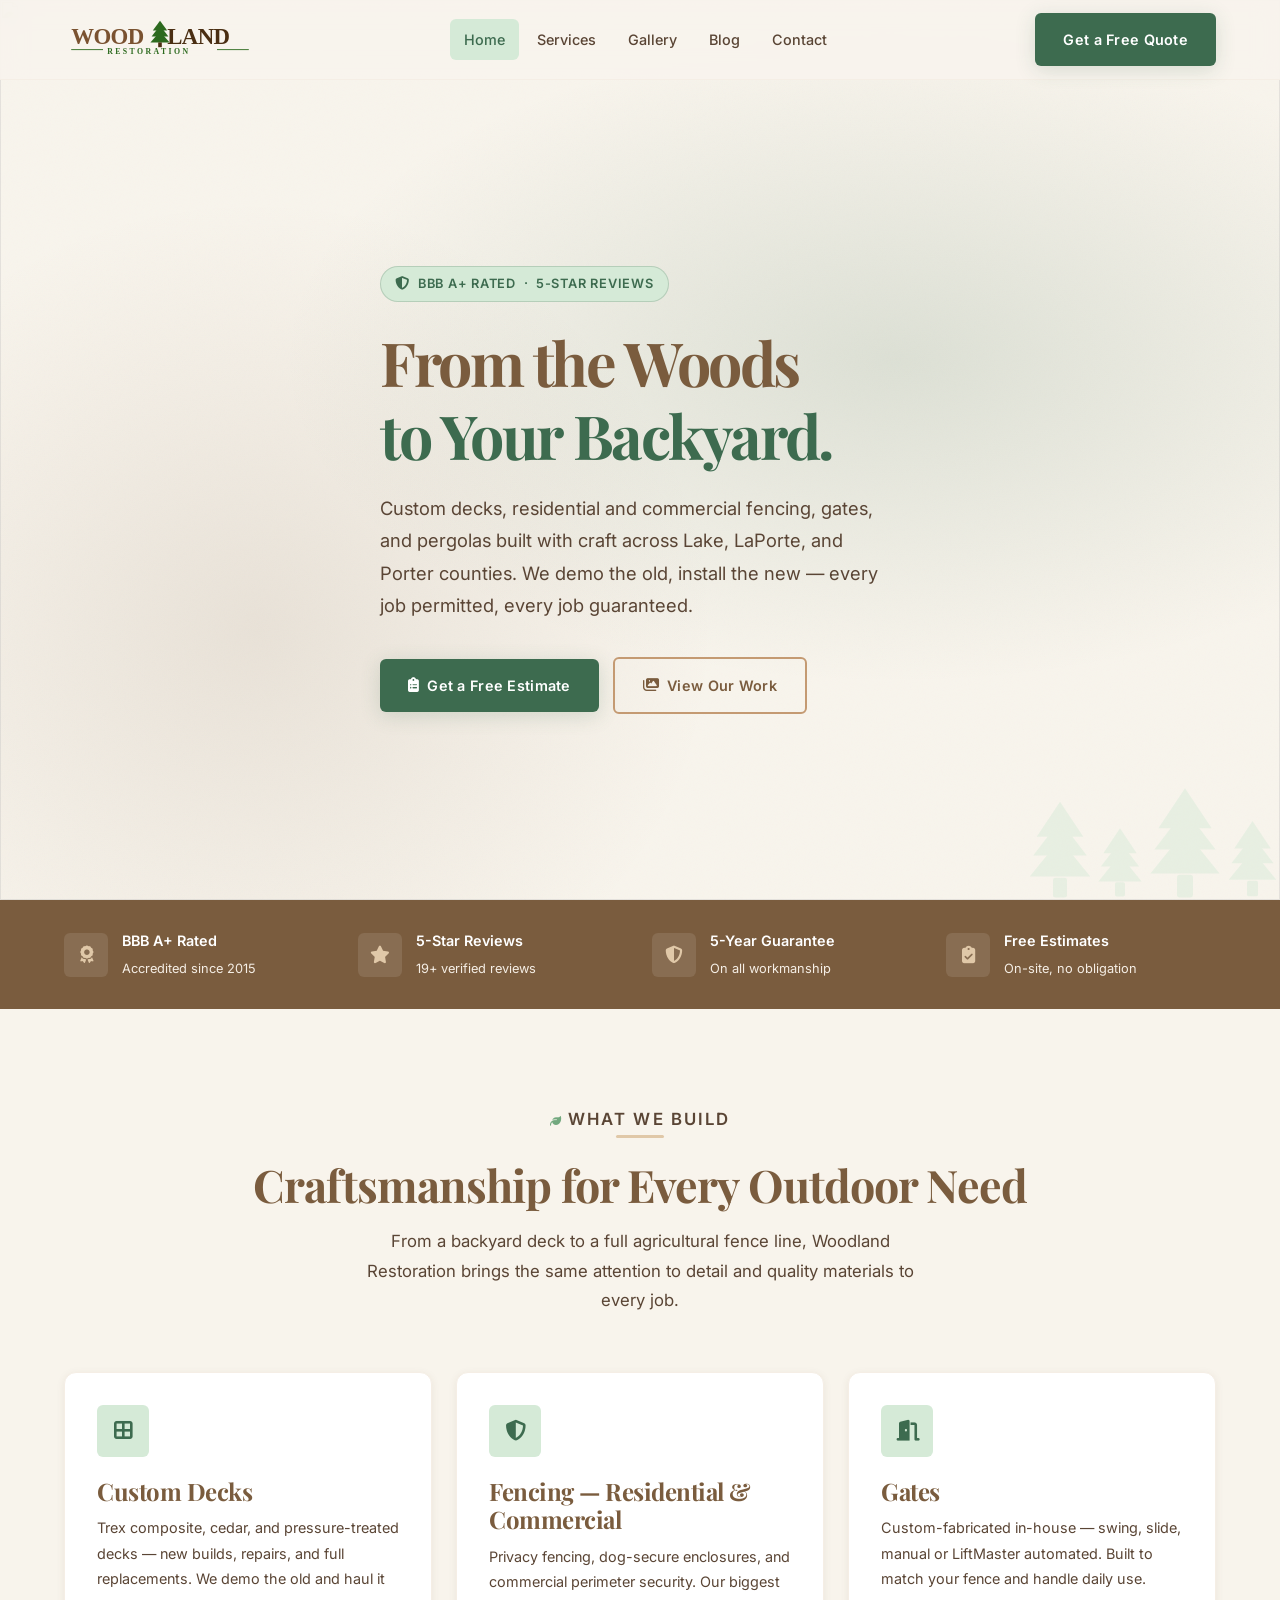
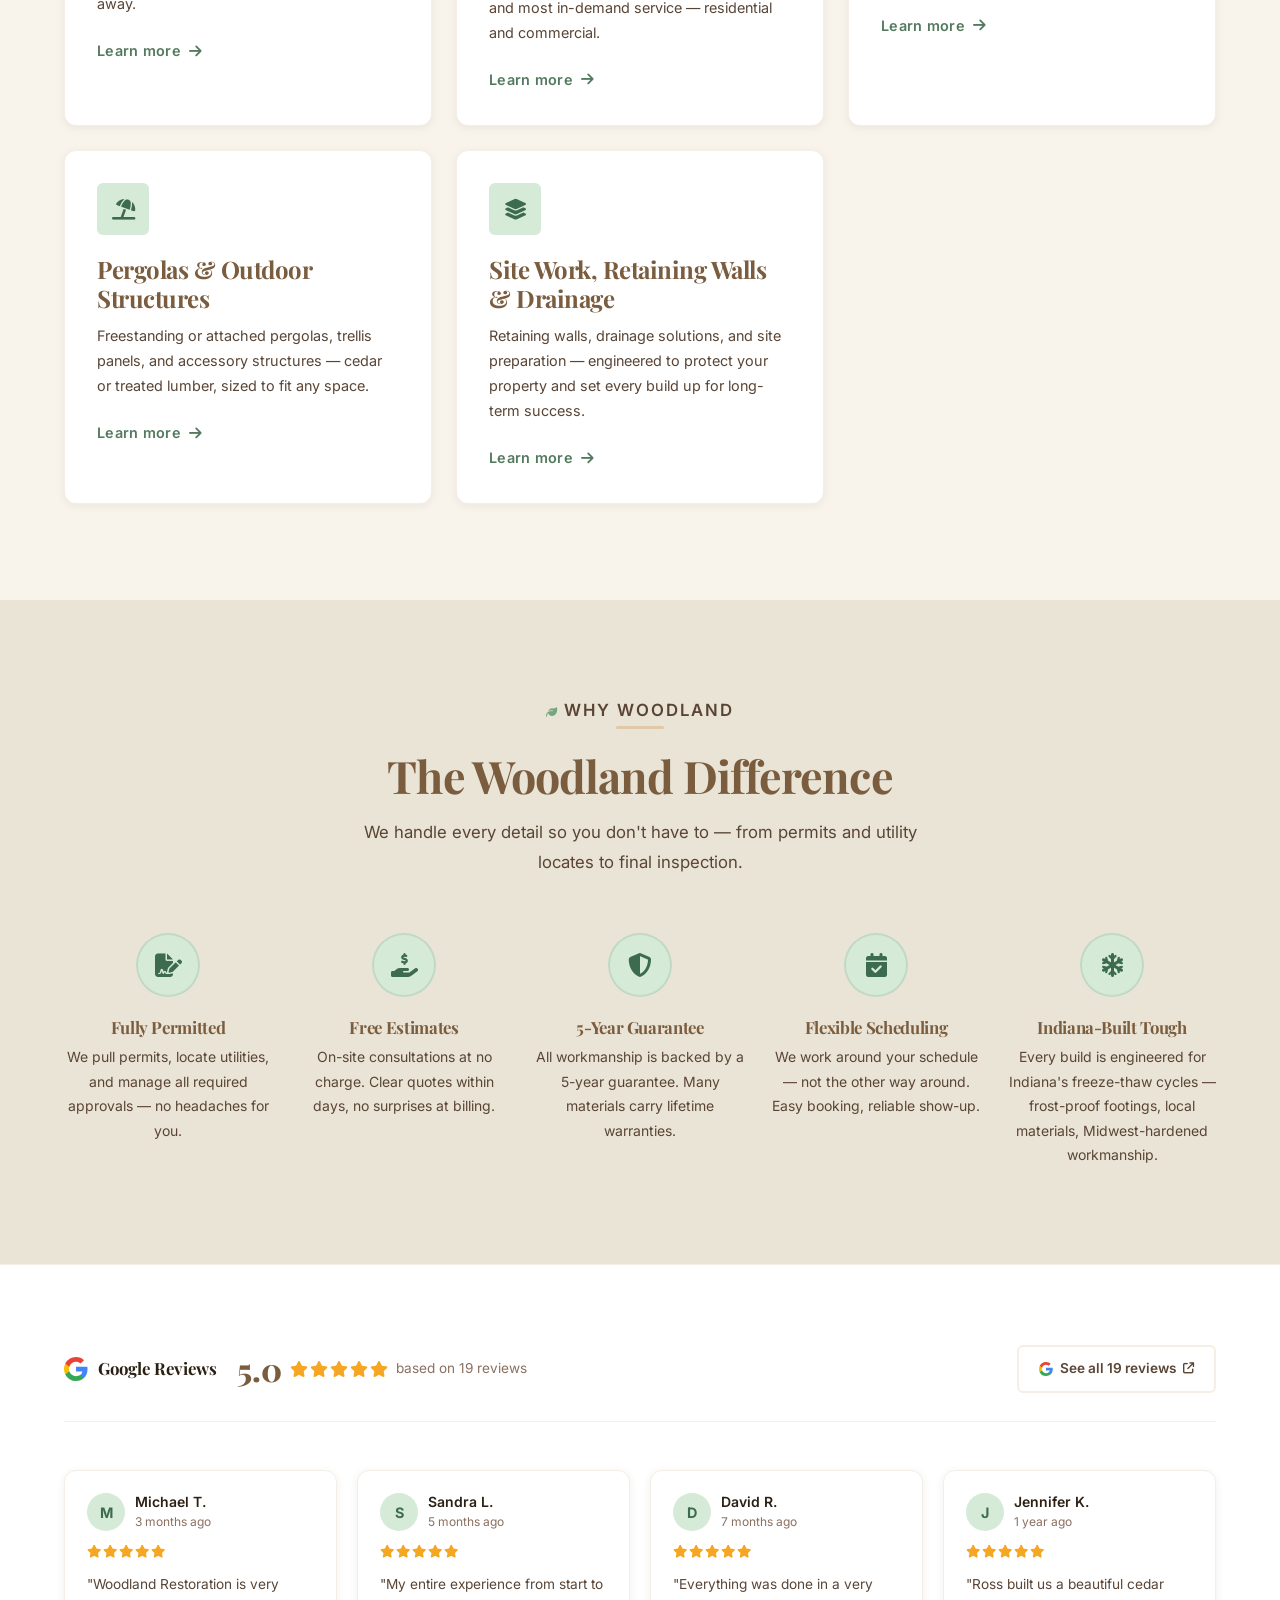
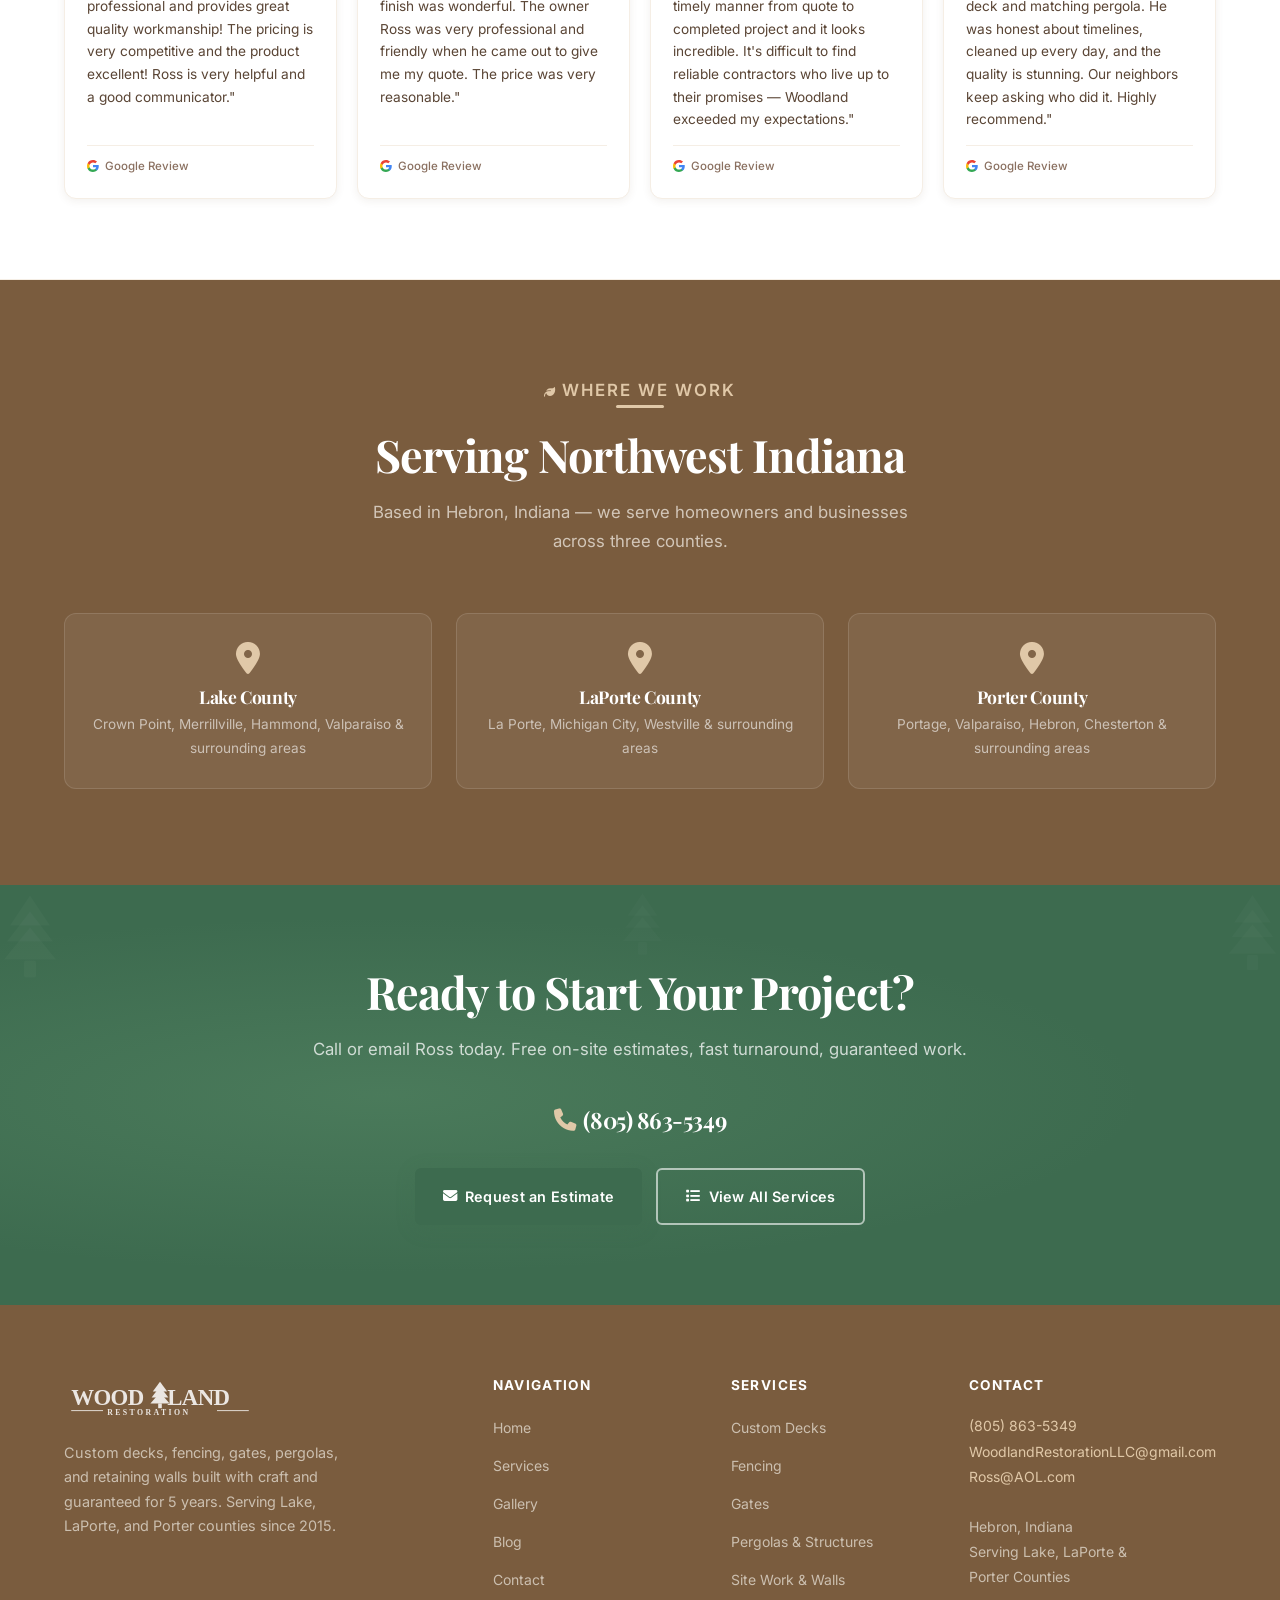
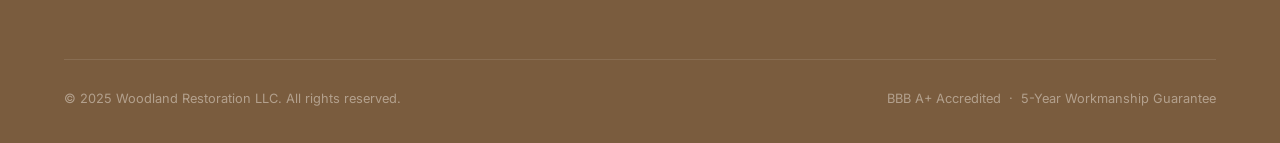
==== index.html @ 7069dc12 "Update services, contact form, blog, and favicon for Ross review - Services: remove Wood Restoration" ====
<!DOCTYPE html>
<html lang="en">
<head>
  <meta charset="UTF-8">
  <meta name="viewport" content="width=device-width, initial-scale=1.0">
  <title>Woodland Restoration LLC | Decks, Fencing & Gates — Hebron, Indiana</title>
  <meta name="description" content="Woodland Restoration LLC builds and installs decks, fencing, gates, pergolas, and retaining walls across Lake, LaPorte, and Porter counties. Free estimates. 5-year guarantee.">
  <link rel="icon" type="image/svg+xml" href="brand_assets/favicon.svg">
  <link rel="preconnect" href="https://fonts.googleapis.com">
  <link rel="preconnect" href="https://fonts.gstatic.com" crossorigin>
  <link href="https://fonts.googleapis.com/css2?family=Playfair+Display:wght@700;800&family=Inter:wght@400;500;600;700&display=swap" rel="stylesheet">
  <link rel="stylesheet" href="https://cdnjs.cloudflare.com/ajax/libs/font-awesome/6.5.0/css/all.min.css">
  <link rel="stylesheet" href="style.css">
</head>
<body>

<!-- ══════════════════════════════════════
     NAVBAR
══════════════════════════════════════ -->
<header class="navbar" role="banner">
  <div class="navbar__inner">
    <a href="index.html" class="navbar__logo" aria-label="Woodland Restoration — Home">
      <img src="brand_assets/logo.svg" alt="Woodland Restoration LLC">
    </a>
    <nav class="navbar__nav" role="navigation" aria-label="Main navigation">
      <a href="index.html" class="active">Home</a>
      <a href="services.html">Services</a>
      <a href="gallery.html">Gallery</a>
      <a href="blog.html">Blog</a>
      <a href="contact.html">Contact</a>
    </nav>
    <a href="contact.html" class="btn btn-primary navbar__cta">Get a Free Quote</a>
    <button class="navbar__hamburger" aria-label="Open menu" aria-expanded="false" aria-controls="mobile-menu">
      <span></span><span></span><span></span>
    </button>
  </div>
</header>

<!-- Mobile Menu -->
<div class="mobile-menu" id="mobile-menu" role="dialog" aria-modal="true" aria-label="Navigation menu">
  <button class="mobile-menu__close" aria-label="Close menu"><i class="fa-solid fa-xmark"></i></button>
  <a href="index.html">Home</a>
  <a href="services.html">Services</a>
  <a href="gallery.html">Gallery</a>
  <a href="blog.html">Blog</a>
  <a href="contact.html">Contact</a>
  <a href="contact.html" class="btn btn-primary" style="margin-top:16px;justify-content:center;">Get a Free Quote</a>
</div>

<!-- ══════════════════════════════════════
     HERO
══════════════════════════════════════ -->
<main>
<section class="hero" aria-labelledby="hero-heading">
  <div class="hero__bg">
    <img src="https://images.unsplash.com/photo-1448375240586-882707db888b?w=1600&q=80" alt="" aria-hidden="true" loading="eager">
  </div>
  <div class="hero__grain" aria-hidden="true"></div>
  <!-- Decorative tree silhouettes -->
  <div class="section-trees section-trees--right" aria-hidden="true">
    <svg width="70" height="110" viewBox="0 0 60 90" fill="currentColor" xmlns="http://www.w3.org/2000/svg"><rect x="24" y="73" width="12" height="17" rx="2"/><polygon points="30,8 50,38 10,38"/><polygon points="30,24 53,54 7,54"/><polygon points="30,40 56,72 4,72"/></svg>
    <svg width="50" height="82" viewBox="0 0 60 90" fill="currentColor" xmlns="http://www.w3.org/2000/svg"><rect x="24" y="73" width="12" height="17" rx="2"/><polygon points="30,8 50,38 10,38"/><polygon points="30,24 53,54 7,54"/><polygon points="30,40 56,72 4,72"/></svg>
    <svg width="80" height="125" viewBox="0 0 60 90" fill="currentColor" xmlns="http://www.w3.org/2000/svg"><rect x="24" y="73" width="12" height="17" rx="2"/><polygon points="30,8 50,38 10,38"/><polygon points="30,24 53,54 7,54"/><polygon points="30,40 56,72 4,72"/></svg>
    <svg width="55" height="90" viewBox="0 0 60 90" fill="currentColor" xmlns="http://www.w3.org/2000/svg"><rect x="24" y="73" width="12" height="17" rx="2"/><polygon points="30,8 50,38 10,38"/><polygon points="30,24 53,54 7,54"/><polygon points="30,40 56,72 4,72"/></svg>
  </div>
  <div class="container">
    <div class="hero__content">
      <div class="hero__badge">
        <i class="fa-solid fa-shield-halved"></i>
        BBB A+ Rated &nbsp;·&nbsp; 5-Star Reviews
      </div>
      <h1 id="hero-heading">From the Woods<br><span>to Your Backyard.</span></h1>
      <p class="hero__sub">Custom decks, residential and commercial fencing, gates, and pergolas built with craft across Lake, LaPorte, and Porter counties. We demo the old, install the new — every job permitted, every job guaranteed.</p>
      <div class="hero__actions">
        <a href="contact.html" class="btn btn-primary">
          <i class="fa-solid fa-clipboard-list" aria-hidden="true"></i>
          Get a Free Estimate
        </a>
        <a href="gallery.html" class="btn btn-outline">
          <i class="fa-solid fa-images" aria-hidden="true"></i>
          View Our Work
        </a>
      </div>
    </div>
  </div>
</section>

<!-- ══════════════════════════════════════
     TRUST BAR
══════════════════════════════════════ -->
<div class="trust-bar" role="region" aria-label="Credentials and guarantees">
  <div class="container">
    <div class="trust-bar__grid">
      <div class="trust-item">
        <div class="trust-item__icon"><i class="fa-solid fa-award" aria-hidden="true"></i></div>
        <div class="trust-item__text">
          <strong>BBB A+ Rated</strong>
          <span>Accredited since 2015</span>
        </div>
      </div>
      <div class="trust-item">
        <div class="trust-item__icon"><i class="fa-solid fa-star" aria-hidden="true"></i></div>
        <div class="trust-item__text">
          <strong>5-Star Reviews</strong>
          <span>19+ verified reviews</span>
        </div>
      </div>
      <div class="trust-item">
        <div class="trust-item__icon"><i class="fa-solid fa-shield-halved" aria-hidden="true"></i></div>
        <div class="trust-item__text">
          <strong>5-Year Guarantee</strong>
          <span>On all workmanship</span>
        </div>
      </div>
      <div class="trust-item">
        <div class="trust-item__icon"><i class="fa-solid fa-clipboard-check" aria-hidden="true"></i></div>
        <div class="trust-item__text">
          <strong>Free Estimates</strong>
          <span>On-site, no obligation</span>
        </div>
      </div>
    </div>
  </div>
</div>

<!-- ══════════════════════════════════════
     SERVICES OVERVIEW
══════════════════════════════════════ -->
<section class="section" aria-labelledby="services-heading">
  <div class="container">
    <div class="section-header centered">
      <p class="section-label"><i class="fa-solid fa-leaf" aria-hidden="true"></i>What We Build</p>
      <div class="section-divider c"></div>
      <h2 id="services-heading">Craftsmanship for Every Outdoor Need</h2>
      <p>From a backyard deck to a full agricultural fence line, Woodland Restoration brings the same attention to detail and quality materials to every job.</p>
    </div>
    <div class="services-grid">
      <div class="service-card reveal">
        <div class="service-card__icon"><i class="fa-solid fa-border-all" aria-hidden="true"></i></div>
        <h3>Custom Decks</h3>
        <p>Trex composite, cedar, and pressure-treated decks — new builds, repairs, and full replacements. We demo the old and haul it away.</p>
        <a href="services.html#decks" class="btn btn-text">Learn more <i class="fa-solid fa-arrow-right" aria-hidden="true"></i></a>
      </div>
      <div class="service-card reveal reveal-delay-1">
        <div class="service-card__icon"><i class="fa-solid fa-shield-halved" aria-hidden="true"></i></div>
        <h3>Fencing — Residential &amp; Commercial</h3>
        <p>Privacy fencing, dog-secure enclosures, and commercial perimeter security. Our biggest and most in-demand service — residential and commercial.</p>
        <a href="services.html#fencing" class="btn btn-text">Learn more <i class="fa-solid fa-arrow-right" aria-hidden="true"></i></a>
      </div>
      <div class="service-card reveal reveal-delay-2">
        <div class="service-card__icon"><i class="fa-solid fa-door-open" aria-hidden="true"></i></div>
        <h3>Gates</h3>
        <p>Custom-fabricated in-house — swing, slide, manual or LiftMaster automated. Built to match your fence and handle daily use.</p>
        <a href="services.html#gates" class="btn btn-text">Learn more <i class="fa-solid fa-arrow-right" aria-hidden="true"></i></a>
      </div>
      <div class="service-card reveal">
        <div class="service-card__icon"><i class="fa-solid fa-umbrella-beach" aria-hidden="true"></i></div>
        <h3>Pergolas &amp; Outdoor Structures</h3>
        <p>Freestanding or attached pergolas, trellis panels, and accessory structures — cedar or treated lumber, sized to fit any space.</p>
        <a href="services.html#pergolas" class="btn btn-text">Learn more <i class="fa-solid fa-arrow-right" aria-hidden="true"></i></a>
      </div>
      <div class="service-card reveal reveal-delay-1">
        <div class="service-card__icon"><i class="fa-solid fa-layer-group" aria-hidden="true"></i></div>
        <h3>Site Work, Retaining Walls &amp; Drainage</h3>
        <p>Retaining walls, drainage solutions, and site preparation — engineered to protect your property and set every build up for long-term success.</p>
        <a href="services.html#site-work" class="btn btn-text">Learn more <i class="fa-solid fa-arrow-right" aria-hidden="true"></i></a>
      </div>
    </div>
  </div>
</section>

<!-- ══════════════════════════════════════
     WHY CHOOSE US
══════════════════════════════════════ -->
<section class="section section--alt" aria-labelledby="why-heading">
  <div class="container">
    <div class="section-header centered">
      <p class="section-label"><i class="fa-solid fa-leaf" aria-hidden="true"></i>Why Woodland</p>
      <div class="section-divider c"></div>
      <h2 id="why-heading">The Woodland Difference</h2>
      <p>We handle every detail so you don't have to — from permits and utility locates to final inspection.</p>
    </div>
    <div class="features-grid">
      <div class="feature-item reveal">
        <div class="feature-item__icon"><i class="fa-solid fa-file-signature" aria-hidden="true"></i></div>
        <h3>Fully Permitted</h3>
        <p>We pull permits, locate utilities, and manage all required approvals — no headaches for you.</p>
      </div>
      <div class="feature-item reveal reveal-delay-1">
        <div class="feature-item__icon"><i class="fa-solid fa-hand-holding-dollar" aria-hidden="true"></i></div>
        <h3>Free Estimates</h3>
        <p>On-site consultations at no charge. Clear quotes within days, no surprises at billing.</p>
      </div>
      <div class="feature-item reveal reveal-delay-2">
        <div class="feature-item__icon"><i class="fa-solid fa-shield-halved" aria-hidden="true"></i></div>
        <h3>5-Year Guarantee</h3>
        <p>All workmanship is backed by a 5-year guarantee. Many materials carry lifetime warranties.</p>
      </div>
      <div class="feature-item reveal reveal-delay-3">
        <div class="feature-item__icon"><i class="fa-solid fa-calendar-check" aria-hidden="true"></i></div>
        <h3>Flexible Scheduling</h3>
        <p>We work around your schedule — not the other way around. Easy booking, reliable show-up.</p>
      </div>
      <div class="feature-item reveal">
        <div class="feature-item__icon"><i class="fa-solid fa-snowflake" aria-hidden="true"></i></div>
        <h3>Indiana-Built Tough</h3>
        <p>Every build is engineered for Indiana's freeze-thaw cycles — frost-proof footings, local materials, Midwest-hardened workmanship.</p>
      </div>
    </div>
  </div>
</section>

<!-- ══════════════════════════════════════
     GOOGLE REVIEWS
══════════════════════════════════════ -->
<section class="google-reviews-section" aria-labelledby="google-reviews-heading">
  <div class="container">
    <div class="google-rating-header">
      <div class="google-rating-header__left">
        <div class="google-logo-wrap">
          <!-- Google G logo SVG -->
          <svg width="24" height="24" viewBox="0 0 18 18" xmlns="http://www.w3.org/2000/svg" aria-hidden="true">
            <path d="M17.64 9.2c0-.637-.057-1.251-.164-1.84H9v3.481h4.844a4.14 4.14 0 01-1.796 2.716v2.259h2.908c1.702-1.567 2.684-3.875 2.684-6.615z" fill="#4285F4"/>
            <path d="M9 18c2.43 0 4.467-.806 5.956-2.18l-2.908-2.259c-.806.54-1.837.86-3.048.86-2.344 0-4.328-1.584-5.036-3.711H.957v2.332A8.997 8.997 0 009 18z" fill="#34A853"/>
            <path d="M3.964 10.71A5.41 5.41 0 013.682 9c0-.593.102-1.17.282-1.71V4.958H.957A8.996 8.996 0 000 9c0 1.452.348 2.827.957 4.042l3.007-2.332z" fill="#FBBC05"/>
            <path d="M9 3.58c1.321 0 2.508.454 3.44 1.345l2.582-2.58C13.463.891 11.426 0 9 0A8.997 8.997 0 00.957 4.958L3.964 7.29C4.672 5.163 6.656 3.58 9 3.58z" fill="#EA4335"/>
          </svg>
          <span id="google-reviews-heading">Google Reviews</span>
        </div>
        <div class="google-overall-rating">
          <span class="google-overall-rating__score">5.0</span>
          <div class="google-overall-rating__stars" aria-label="5 out of 5 stars">
            <i class="fa-solid fa-star" aria-hidden="true"></i>
            <i class="fa-solid fa-star" aria-hidden="true"></i>
            <i class="fa-solid fa-star" aria-hidden="true"></i>
            <i class="fa-solid fa-star" aria-hidden="true"></i>
            <i class="fa-solid fa-star" aria-hidden="true"></i>
          </div>
          <span class="google-overall-rating__count">based on 19 reviews</span>
        </div>
      </div>
      <a href="#" class="google-view-all" aria-label="View all Woodland Restoration reviews on Google">
        <!-- Replace # with Google Business Profile URL -->
        <svg width="14" height="14" viewBox="0 0 18 18" xmlns="http://www.w3.org/2000/svg" aria-hidden="true">
          <path d="M17.64 9.2c0-.637-.057-1.251-.164-1.84H9v3.481h4.844a4.14 4.14 0 01-1.796 2.716v2.259h2.908c1.702-1.567 2.684-3.875 2.684-6.615z" fill="#4285F4"/>
          <path d="M9 18c2.43 0 4.467-.806 5.956-2.18l-2.908-2.259c-.806.54-1.837.86-3.048.86-2.344 0-4.328-1.584-5.036-3.711H.957v2.332A8.997 8.997 0 009 18z" fill="#34A853"/>
          <path d="M3.964 10.71A5.41 5.41 0 013.682 9c0-.593.102-1.17.282-1.71V4.958H.957A8.996 8.996 0 000 9c0 1.452.348 2.827.957 4.042l3.007-2.332z" fill="#FBBC05"/>
          <path d="M9 3.58c1.321 0 2.508.454 3.44 1.345l2.582-2.58C13.463.891 11.426 0 9 0A8.997 8.997 0 00.957 4.958L3.964 7.29C4.672 5.163 6.656 3.58 9 3.58z" fill="#EA4335"/>
        </svg>
        See all 19 reviews
        <i class="fa-solid fa-arrow-up-right-from-square" aria-hidden="true" style="font-size:0.7rem;"></i>
      </a>
    </div>
    <div class="google-reviews-grid">
      <!-- Review 1 -->
      <div class="google-review-card reveal">
        <div class="google-review-card__top">
          <div class="google-review-card__avatar" aria-hidden="true">M</div>
          <div>
            <div class="google-review-card__name">Michael T.</div>
            <div class="google-review-card__date">3 months ago</div>
          </div>
        </div>
        <div class="google-review-card__stars" aria-label="5 out of 5 stars">
          <i class="fa-solid fa-star" aria-hidden="true"></i><i class="fa-solid fa-star" aria-hidden="true"></i><i class="fa-solid fa-star" aria-hidden="true"></i><i class="fa-solid fa-star" aria-hidden="true"></i><i class="fa-solid fa-star" aria-hidden="true"></i>
        </div>
        <p class="google-review-card__text">"Woodland Restoration is very professional and provides great quality workmanship! The pricing is very competitive and the product excellent! Ross is very helpful and a good communicator."</p>
        <div class="google-review-card__footer" aria-hidden="true">
          <svg width="12" height="12" viewBox="0 0 18 18" xmlns="http://www.w3.org/2000/svg"><path d="M17.64 9.2c0-.637-.057-1.251-.164-1.84H9v3.481h4.844a4.14 4.14 0 01-1.796 2.716v2.259h2.908c1.702-1.567 2.684-3.875 2.684-6.615z" fill="#4285F4"/><path d="M9 18c2.43 0 4.467-.806 5.956-2.18l-2.908-2.259c-.806.54-1.837.86-3.048.86-2.344 0-4.328-1.584-5.036-3.711H.957v2.332A8.997 8.997 0 009 18z" fill="#34A853"/><path d="M3.964 10.71A5.41 5.41 0 013.682 9c0-.593.102-1.17.282-1.71V4.958H.957A8.996 8.996 0 000 9c0 1.452.348 2.827.957 4.042l3.007-2.332z" fill="#FBBC05"/><path d="M9 3.58c1.321 0 2.508.454 3.44 1.345l2.582-2.58C13.463.891 11.426 0 9 0A8.997 8.997 0 00.957 4.958L3.964 7.29C4.672 5.163 6.656 3.58 9 3.58z" fill="#EA4335"/></svg>
          <span>Google Review</span>
        </div>
      </div>
      <!-- Review 2 -->
      <div class="google-review-card reveal reveal-delay-1">
        <div class="google-review-card__top">
          <div class="google-review-card__avatar" aria-hidden="true">S</div>
          <div>
            <div class="google-review-card__name">Sandra L.</div>
            <div class="google-review-card__date">5 months ago</div>
          </div>
        </div>
        <div class="google-review-card__stars" aria-label="5 out of 5 stars">
          <i class="fa-solid fa-star" aria-hidden="true"></i><i class="fa-solid fa-star" aria-hidden="true"></i><i class="fa-solid fa-star" aria-hidden="true"></i><i class="fa-solid fa-star" aria-hidden="true"></i><i class="fa-solid fa-star" aria-hidden="true"></i>
        </div>
        <p class="google-review-card__text">"My entire experience from start to finish was wonderful. The owner Ross was very professional and friendly when he came out to give me my quote. The price was very reasonable."</p>
        <div class="google-review-card__footer" aria-hidden="true">
          <svg width="12" height="12" viewBox="0 0 18 18" xmlns="http://www.w3.org/2000/svg"><path d="M17.64 9.2c0-.637-.057-1.251-.164-1.84H9v3.481h4.844a4.14 4.14 0 01-1.796 2.716v2.259h2.908c1.702-1.567 2.684-3.875 2.684-6.615z" fill="#4285F4"/><path d="M9 18c2.43 0 4.467-.806 5.956-2.18l-2.908-2.259c-.806.54-1.837.86-3.048.86-2.344 0-4.328-1.584-5.036-3.711H.957v2.332A8.997 8.997 0 009 18z" fill="#34A853"/><path d="M3.964 10.71A5.41 5.41 0 013.682 9c0-.593.102-1.17.282-1.71V4.958H.957A8.996 8.996 0 000 9c0 1.452.348 2.827.957 4.042l3.007-2.332z" fill="#FBBC05"/><path d="M9 3.58c1.321 0 2.508.454 3.44 1.345l2.582-2.58C13.463.891 11.426 0 9 0A8.997 8.997 0 00.957 4.958L3.964 7.29C4.672 5.163 6.656 3.58 9 3.58z" fill="#EA4335"/></svg>
          <span>Google Review</span>
        </div>
      </div>
      <!-- Review 3 -->
      <div class="google-review-card reveal reveal-delay-2">
        <div class="google-review-card__top">
          <div class="google-review-card__avatar" aria-hidden="true">D</div>
          <div>
            <div class="google-review-card__name">David R.</div>
            <div class="google-review-card__date">7 months ago</div>
          </div>
        </div>
        <div class="google-review-card__stars" aria-label="5 out of 5 stars">
          <i class="fa-solid fa-star" aria-hidden="true"></i><i class="fa-solid fa-star" aria-hidden="true"></i><i class="fa-solid fa-star" aria-hidden="true"></i><i class="fa-solid fa-star" aria-hidden="true"></i><i class="fa-solid fa-star" aria-hidden="true"></i>
        </div>
        <p class="google-review-card__text">"Everything was done in a very timely manner from quote to completed project and it looks incredible. It's difficult to find reliable contractors who live up to their promises — Woodland exceeded my expectations."</p>
        <div class="google-review-card__footer" aria-hidden="true">
          <svg width="12" height="12" viewBox="0 0 18 18" xmlns="http://www.w3.org/2000/svg"><path d="M17.64 9.2c0-.637-.057-1.251-.164-1.84H9v3.481h4.844a4.14 4.14 0 01-1.796 2.716v2.259h2.908c1.702-1.567 2.684-3.875 2.684-6.615z" fill="#4285F4"/><path d="M9 18c2.43 0 4.467-.806 5.956-2.18l-2.908-2.259c-.806.54-1.837.86-3.048.86-2.344 0-4.328-1.584-5.036-3.711H.957v2.332A8.997 8.997 0 009 18z" fill="#34A853"/><path d="M3.964 10.71A5.41 5.41 0 013.682 9c0-.593.102-1.17.282-1.71V4.958H.957A8.996 8.996 0 000 9c0 1.452.348 2.827.957 4.042l3.007-2.332z" fill="#FBBC05"/><path d="M9 3.58c1.321 0 2.508.454 3.44 1.345l2.582-2.58C13.463.891 11.426 0 9 0A8.997 8.997 0 00.957 4.958L3.964 7.29C4.672 5.163 6.656 3.58 9 3.58z" fill="#EA4335"/></svg>
          <span>Google Review</span>
        </div>
      </div>
      <!-- Review 4 -->
      <div class="google-review-card reveal reveal-delay-3">
        <div class="google-review-card__top">
          <div class="google-review-card__avatar" aria-hidden="true">J</div>
          <div>
            <div class="google-review-card__name">Jennifer K.</div>
            <div class="google-review-card__date">1 year ago</div>
          </div>
        </div>
        <div class="google-review-card__stars" aria-label="5 out of 5 stars">
          <i class="fa-solid fa-star" aria-hidden="true"></i><i class="fa-solid fa-star" aria-hidden="true"></i><i class="fa-solid fa-star" aria-hidden="true"></i><i class="fa-solid fa-star" aria-hidden="true"></i><i class="fa-solid fa-star" aria-hidden="true"></i>
        </div>
        <p class="google-review-card__text">"Ross built us a beautiful cedar deck and matching pergola. He was honest about timelines, cleaned up every day, and the quality is stunning. Our neighbors keep asking who did it. Highly recommend."</p>
        <div class="google-review-card__footer" aria-hidden="true">
          <svg width="12" height="12" viewBox="0 0 18 18" xmlns="http://www.w3.org/2000/svg"><path d="M17.64 9.2c0-.637-.057-1.251-.164-1.84H9v3.481h4.844a4.14 4.14 0 01-1.796 2.716v2.259h2.908c1.702-1.567 2.684-3.875 2.684-6.615z" fill="#4285F4"/><path d="M9 18c2.43 0 4.467-.806 5.956-2.18l-2.908-2.259c-.806.54-1.837.86-3.048.86-2.344 0-4.328-1.584-5.036-3.711H.957v2.332A8.997 8.997 0 009 18z" fill="#34A853"/><path d="M3.964 10.71A5.41 5.41 0 013.682 9c0-.593.102-1.17.282-1.71V4.958H.957A8.996 8.996 0 000 9c0 1.452.348 2.827.957 4.042l3.007-2.332z" fill="#FBBC05"/><path d="M9 3.58c1.321 0 2.508.454 3.44 1.345l2.582-2.58C13.463.891 11.426 0 9 0A8.997 8.997 0 00.957 4.958L3.964 7.29C4.672 5.163 6.656 3.58 9 3.58z" fill="#EA4335"/></svg>
          <span>Google Review</span>
        </div>
      </div>
    </div>
  </div>
</section>

<!-- ══════════════════════════════════════
     SERVICE AREAS
══════════════════════════════════════ -->
<section class="section section--dark" aria-labelledby="areas-heading">
  <div class="container">
    <div class="section-header centered">
      <p class="section-label" style="color:var(--brown-light)"><i class="fa-solid fa-leaf" aria-hidden="true" style="color:var(--brown-light)"></i>Where We Work</p>
      <div class="section-divider c" style="background:var(--brown-light)"></div>
      <h2 id="areas-heading" style="color:var(--white)">Serving Northwest Indiana</h2>
      <p style="color:rgba(248,244,237,0.7)">Based in Hebron, Indiana — we serve homeowners and businesses across three counties.</p>
    </div>
    <div class="areas-grid">
      <div class="area-card reveal">
        <i class="fa-solid fa-location-dot" aria-hidden="true"></i>
        <h3>Lake County</h3>
        <p>Crown Point, Merrillville, Hammond, Valparaiso &amp; surrounding areas</p>
      </div>
      <div class="area-card reveal reveal-delay-1">
        <i class="fa-solid fa-location-dot" aria-hidden="true"></i>
        <h3>LaPorte County</h3>
        <p>La Porte, Michigan City, Westville &amp; surrounding areas</p>
      </div>
      <div class="area-card reveal reveal-delay-2">
        <i class="fa-solid fa-location-dot" aria-hidden="true"></i>
        <h3>Porter County</h3>
        <p>Portage, Valparaiso, Hebron, Chesterton &amp; surrounding areas</p>
      </div>
    </div>
  </div>
</section>

<!-- ══════════════════════════════════════
     CTA BANNER
══════════════════════════════════════ -->
<div class="cta-banner" role="region" aria-label="Call to action" style="position:relative;overflow:hidden;">
  <!-- Decorative trees -->
  <div class="section-trees section-trees--spread" aria-hidden="true" style="top:0;bottom:auto;align-items:flex-start;opacity:0.5;">
    <svg width="60" height="95" viewBox="0 0 60 90" fill="currentColor" xmlns="http://www.w3.org/2000/svg" style="color:rgba(255,255,255,0.12);"><rect x="24" y="73" width="12" height="17" rx="2"/><polygon points="30,8 50,38 10,38"/><polygon points="30,24 53,54 7,54"/><polygon points="30,40 56,72 4,72"/></svg>
    <svg width="45" height="72" viewBox="0 0 60 90" fill="currentColor" xmlns="http://www.w3.org/2000/svg" style="color:rgba(255,255,255,0.08);"><rect x="24" y="73" width="12" height="17" rx="2"/><polygon points="30,8 50,38 10,38"/><polygon points="30,24 53,54 7,54"/><polygon points="30,40 56,72 4,72"/></svg>
    <svg width="55" height="88" viewBox="0 0 60 90" fill="currentColor" xmlns="http://www.w3.org/2000/svg" style="color:rgba(255,255,255,0.10);"><rect x="24" y="73" width="12" height="17" rx="2"/><polygon points="30,8 50,38 10,38"/><polygon points="30,24 53,54 7,54"/><polygon points="30,40 56,72 4,72"/></svg>
  </div>
  <div class="container" style="position:relative;z-index:2;">
    <h2>Ready to Start Your Project?</h2>
    <p>Call or email Ross today. Free on-site estimates, fast turnaround, guaranteed work.</p>
    <div class="cta-banner__phone">
      <i class="fa-solid fa-phone" aria-hidden="true"></i>
      <a href="tel:8058635349" style="color:inherit">(805) 863-5349</a>
    </div>
    <div style="display:flex;gap:14px;justify-content:center;flex-wrap:wrap">
      <a href="contact.html" class="btn btn-primary">
        <i class="fa-solid fa-envelope" aria-hidden="true"></i>
        Request an Estimate
      </a>
      <a href="services.html" class="btn btn-outline-white">
        <i class="fa-solid fa-list" aria-hidden="true"></i>
        View All Services
      </a>
    </div>
  </div>
  </div>
</div>
</main>

<!-- ══════════════════════════════════════
     FOOTER
══════════════════════════════════════ -->
<footer class="footer" role="contentinfo">
  <div class="container">
    <div class="footer__grid">
      <div class="footer__brand">
        <div class="footer__logo">
          <img src="brand_assets/logo.svg" alt="Woodland Restoration LLC">
        </div>
        <p>Custom decks, fencing, gates, pergolas, and retaining walls built with craft and guaranteed for 5 years. Serving Lake, LaPorte, and Porter counties since 2015.</p>
      </div>
      <div class="footer__col">
        <h4>Navigation</h4>
        <ul>
          <li><a href="index.html">Home</a></li>
          <li><a href="services.html">Services</a></li>
          <li><a href="gallery.html">Gallery</a></li>
          <li><a href="blog.html">Blog</a></li>
          <li><a href="contact.html">Contact</a></li>
        </ul>
      </div>
      <div class="footer__col">
        <h4>Services</h4>
        <ul>
          <li><a href="services.html#decks">Custom Decks</a></li>
          <li><a href="services.html#fencing">Fencing</a></li>
          <li><a href="services.html#gates">Gates</a></li>
          <li><a href="services.html#pergolas">Pergolas &amp; Structures</a></li>
          <li><a href="services.html#site-work">Site Work &amp; Walls</a></li>
        </ul>
      </div>
      <div class="footer__col">
        <h4>Contact</h4>
        <address>
          <a href="tel:8058635349">(805) 863-5349</a><br>
          <a href="mailto:WoodlandRestorationLLC@gmail.com">WoodlandRestorationLLC@gmail.com</a><br>
          <a href="mailto:Ross@AOL.com">Ross@AOL.com</a><br><br>
          Hebron, Indiana<br>
          Serving Lake, LaPorte &amp;<br>Porter Counties
        </address>
      </div>
    </div>
    <div class="footer__bottom">
      <span>&copy; 2025 Woodland Restoration LLC. All rights reserved.</span>
      <span>BBB A+ Accredited &nbsp;·&nbsp; 5-Year Workmanship Guarantee</span>
    </div>
  </div>
</footer>

<script src="script.js"></script>
</body>
</html>
---- style.css ----
/* ============================================================
   WOODLAND RESTORATION LLC — Global Stylesheet
   ============================================================ */

/* ── Variables ── */
:root {
  --brown-dark:   #7A5C3E;
  --brown-mid:    #C49A72;
  --brown-light:  #E0C8A8;
  --brown-pale:   #F5EEE5;
  --green-dark:   #3D6B4F;
  --green-mid:    #537A5F;
  --green-light:  #72A87E;
  --green-pale:   #D5EAD7;
  --cream:        #F8F4EC;
  --off-white:    #EAE4D6;
  --text-dark:    #2C2014;
  --text-mid:     #5A4535;
  --text-light:   #8A7060;
  --white:        #FFFFFF;

  --font-h: 'Playfair Display', Georgia, serif;
  --font-b: 'Inter', system-ui, sans-serif;

  --nav-h: 80px;
  --max-w: 1200px;
  --radius: 6px;
  --radius-lg: 12px;

  --shadow-sm: 0 2px 8px rgba(92, 61, 33, 0.08);
  --shadow-md: 0 6px 24px rgba(92, 61, 33, 0.12);
  --shadow-lg: 0 12px 48px rgba(92, 61, 33, 0.16);
  --shadow-green: 0 4px 20px rgba(61, 107, 79, 0.18);
}

/* ── Reset ── */
*, *::before, *::after { box-sizing: border-box; margin: 0; padding: 0; }
html { scroll-behavior: smooth; }
body {
  font-family: var(--font-b);
  font-size: 16px;
  line-height: 1.75;
  color: var(--text-dark);
  background: var(--cream);
}
img { display: block; max-width: 100%; }
a { color: inherit; text-decoration: none; }
ul { list-style: none; }
button { cursor: pointer; border: none; background: none; font-family: inherit; }

/* ── Typography ── */
h1, h2, h3, h4 {
  font-family: var(--font-h);
  line-height: 1.2;
  color: var(--brown-dark);
  letter-spacing: -0.02em;
}
h1 { font-size: clamp(2.4rem, 5vw, 3.8rem); letter-spacing: -0.04em; }
h2 { font-size: clamp(1.8rem, 3.5vw, 2.8rem); }
h3 { font-size: clamp(1.2rem, 2vw, 1.5rem); }

/* ── Layout ── */
.container {
  max-width: var(--max-w);
  margin: 0 auto;
  padding: 0 24px;
}
.section {
  padding: 96px 0;
}
.section--alt {
  background: var(--off-white);
}
.section--dark {
  background: var(--brown-dark);
  color: var(--cream);
}
.section--green {
  background: var(--green-dark);
  color: var(--white);
}

/* ── Section Headers ── */
.section-label {
  display: inline-block;
  font-size: 0.75rem;
  font-weight: 600;
  letter-spacing: 0.12em;
  text-transform: uppercase;
  color: var(--green-mid);
  margin-bottom: 10px;
}
.section-header {
  margin-bottom: 56px;
}
.section-header.centered {
  text-align: center;
}
.section-header h2 {
  margin-bottom: 16px;
}
.section-header p {
  font-size: 1.05rem;
  color: var(--text-mid);
  max-width: 560px;
}
.section-header.centered p {
  margin: 0 auto;
}
.section-divider {
  width: 48px;
  height: 3px;
  background: var(--brown-light);
  margin-bottom: 20px;
  border-radius: 2px;
}
.section-divider.c {
  margin-left: auto;
  margin-right: auto;
}

/* ── Buttons ── */
.btn {
  display: inline-flex;
  align-items: center;
  gap: 8px;
  padding: 14px 28px;
  border-radius: var(--radius);
  font-family: var(--font-b);
  font-size: 0.9rem;
  font-weight: 600;
  letter-spacing: 0.02em;
  transition: transform 0.18s cubic-bezier(0.34, 1.56, 0.64, 1),
              box-shadow 0.18s ease,
              background 0.18s ease;
}
.btn:focus-visible {
  outline: 2px solid var(--green-mid);
  outline-offset: 3px;
}
.btn:active { transform: scale(0.97); }

.btn-primary {
  background: var(--green-dark);
  color: var(--white);
  box-shadow: var(--shadow-green);
}
.btn-primary:hover {
  background: var(--green-mid);
  transform: translateY(-2px);
  box-shadow: 0 8px 28px rgba(61, 107, 79, 0.28);
}

.btn-outline {
  background: transparent;
  color: var(--brown-dark);
  border: 2px solid var(--brown-mid);
}
.btn-outline:hover {
  background: var(--brown-mid);
  color: var(--white);
  transform: translateY(-2px);
}

.btn-outline-white {
  background: transparent;
  color: var(--white);
  border: 2px solid rgba(255,255,255,0.6);
}
.btn-outline-white:hover {
  background: rgba(255,255,255,0.12);
  border-color: var(--white);
  transform: translateY(-2px);
}

.btn-text {
  padding: 0;
  color: var(--green-mid);
  font-weight: 600;
  font-size: 0.9rem;
}
.btn-text:hover { color: var(--green-dark); }
.btn-text i { transition: transform 0.18s ease; }
.btn-text:hover i { transform: translateX(4px); }

/* ── Navbar ── */
.navbar {
  position: fixed;
  top: 0;
  left: 0;
  right: 0;
  z-index: 1000;
  height: var(--nav-h);
  background: rgba(248, 244, 237, 0.92);
  backdrop-filter: blur(12px);
  -webkit-backdrop-filter: blur(12px);
  border-bottom: 1px solid var(--brown-pale);
  transition: box-shadow 0.2s ease, height 0.2s ease;
}
.navbar.scrolled {
  box-shadow: var(--shadow-md);
  height: 68px;
}
.navbar__inner {
  max-width: var(--max-w);
  margin: 0 auto;
  padding: 0 24px;
  height: 100%;
  display: flex;
  align-items: center;
  justify-content: space-between;
  gap: 24px;
}
.navbar__logo img,
.navbar__logo svg {
  height: 48px;
  width: auto;
}
.navbar__nav {
  display: flex;
  align-items: center;
  gap: 4px;
}
.navbar__nav a {
  padding: 8px 14px;
  border-radius: var(--radius);
  font-size: 0.9rem;
  font-weight: 500;
  color: var(--text-mid);
  transition: color 0.15s ease, background 0.15s ease;
}
.navbar__nav a:hover,
.navbar__nav a.active {
  color: var(--green-dark);
  background: var(--green-pale);
}
.navbar__cta { flex-shrink: 0; }
.navbar__hamburger {
  display: none;
  flex-direction: column;
  gap: 5px;
  padding: 8px;
  border-radius: var(--radius);
}
.navbar__hamburger span {
  display: block;
  width: 22px;
  height: 2px;
  background: var(--brown-dark);
  border-radius: 2px;
  transition: transform 0.2s ease, opacity 0.2s ease;
}

/* ── Mobile Menu ── */
.mobile-menu {
  display: none;
  position: fixed;
  inset: 0;
  z-index: 999;
  background: var(--cream);
  flex-direction: column;
  padding: 100px 32px 48px;
  gap: 8px;
}
.mobile-menu.open { display: flex; }
.mobile-menu a {
  font-family: var(--font-h);
  font-size: 1.5rem;
  font-weight: 700;
  color: var(--brown-dark);
  padding: 12px 0;
  border-bottom: 1px solid var(--brown-pale);
  transition: color 0.15s ease;
}
.mobile-menu a:hover { color: var(--green-mid); }
.mobile-menu__close {
  position: absolute;
  top: 24px;
  right: 24px;
  font-size: 1.8rem;
  color: var(--brown-dark);
  padding: 8px;
}

/* ── Hero ── */
.hero {
  position: relative;
  min-height: 100vh;
  display: flex;
  align-items: center;
  overflow: hidden;
  padding-top: var(--nav-h);
}
.hero__bg {
  position: absolute;
  inset: 0;
  background:
    radial-gradient(ellipse 80% 60% at 70% 40%, rgba(61,107,79,0.15) 0%, transparent 60%),
    radial-gradient(ellipse 60% 80% at 20% 70%, rgba(92,61,33,0.10) 0%, transparent 60%);
  z-index: 0;
}
.hero__bg img {
  width: 100%;
  height: 100%;
  object-fit: cover;
  object-position: center;
  opacity: 0.35;
}
.hero__grain {
  position: absolute;
  inset: 0;
  z-index: 1;
  background-image: url("data:image/svg+xml,%3Csvg viewBox='0 0 256 256' xmlns='http://www.w3.org/2000/svg'%3E%3Cfilter id='noise'%3E%3CfeTurbulence type='fractalNoise' baseFrequency='0.9' numOctaves='4' stitchTiles='stitch'/%3E%3C/filter%3E%3Crect width='100%25' height='100%25' filter='url(%23noise)' opacity='0.04'/%3E%3C/svg%3E");
  background-size: 200px 200px;
  opacity: 0.6;
  pointer-events: none;
}
.hero__content {
  position: relative;
  z-index: 2;
  max-width: 680px;
}
.hero__badge {
  display: inline-flex;
  align-items: center;
  gap: 8px;
  background: var(--green-pale);
  color: var(--green-dark);
  border: 1px solid rgba(83,122,95,0.25);
  border-radius: 999px;
  padding: 6px 14px;
  font-size: 0.8rem;
  font-weight: 600;
  letter-spacing: 0.06em;
  text-transform: uppercase;
  margin-bottom: 24px;
}
.hero__badge i { font-size: 0.85rem; }
.hero h1 {
  color: var(--brown-dark);
  margin-bottom: 20px;
}
.hero h1 span { color: var(--green-dark); }
.hero__sub {
  font-size: 1.15rem;
  color: var(--text-mid);
  margin-bottom: 36px;
  max-width: 520px;
}
.hero__actions {
  display: flex;
  flex-wrap: wrap;
  gap: 14px;
  align-items: center;
}

/* ── Trust Bar ── */
.trust-bar {
  background: var(--brown-dark);
  padding: 28px 0;
}
.trust-bar__grid {
  display: grid;
  grid-template-columns: repeat(4, 1fr);
  gap: 24px;
}
.trust-item {
  display: flex;
  align-items: center;
  gap: 14px;
  color: var(--cream);
}
.trust-item__icon {
  width: 44px;
  height: 44px;
  background: rgba(255,255,255,0.1);
  border-radius: var(--radius);
  display: flex;
  align-items: center;
  justify-content: center;
  flex-shrink: 0;
  font-size: 1.1rem;
  color: var(--brown-light);
}
.trust-item__text strong {
  display: block;
  font-weight: 600;
  font-size: 0.9rem;
  color: var(--white);
}
.trust-item__text span {
  font-size: 0.8rem;
  color: var(--brown-pale);
}

/* ── Service Cards ── */
.services-grid {
  display: grid;
  grid-template-columns: repeat(3, 1fr);
  gap: 24px;
}
.service-card {
  background: var(--white);
  border: 1px solid var(--brown-pale);
  border-radius: var(--radius-lg);
  padding: 32px;
  transition: transform 0.2s cubic-bezier(0.34, 1.56, 0.64, 1),
              box-shadow 0.2s ease,
              border-color 0.2s ease;
  box-shadow: var(--shadow-sm);
}
.service-card:hover {
  transform: translateY(-4px);
  box-shadow: var(--shadow-lg);
  border-color: var(--green-pale);
}
.service-card__icon {
  width: 52px;
  height: 52px;
  background: var(--green-pale);
  border-radius: var(--radius);
  display: flex;
  align-items: center;
  justify-content: center;
  font-size: 1.3rem;
  color: var(--green-dark);
  margin-bottom: 20px;
}
.service-card h3 {
  margin-bottom: 10px;
}
.service-card p {
  font-size: 0.9rem;
  color: var(--text-mid);
  margin-bottom: 20px;
}

/* ── Why Choose Us ── */
.features-grid {
  display: grid;
  grid-template-columns: repeat(5, 1fr);
  gap: 28px;
}
.feature-item {
  text-align: center;
}
.feature-item__icon {
  width: 64px;
  height: 64px;
  background: var(--green-pale);
  border-radius: 50%;
  display: flex;
  align-items: center;
  justify-content: center;
  font-size: 1.5rem;
  color: var(--green-dark);
  margin: 0 auto 20px;
  border: 2px solid rgba(83,122,95,0.15);
}
.feature-item h3 {
  margin-bottom: 8px;
  font-size: 1.05rem;
}
.feature-item p {
  font-size: 0.875rem;
  color: var(--text-mid);
}

/* ── Testimonials ── */
.testimonials-grid {
  display: grid;
  grid-template-columns: repeat(3, 1fr);
  gap: 28px;
}
.testimonial-card {
  background: var(--white);
  border-radius: var(--radius-lg);
  padding: 32px;
  box-shadow: var(--shadow-md);
  border: 1px solid var(--brown-pale);
  position: relative;
}
.testimonial-card::before {
  content: '\201C';
  position: absolute;
  top: 20px;
  right: 28px;
  font-family: var(--font-h);
  font-size: 5rem;
  color: var(--green-pale);
  line-height: 1;
}
.testimonial-stars {
  display: flex;
  gap: 3px;
  color: #F5A623;
  font-size: 0.9rem;
  margin-bottom: 16px;
}
.testimonial-card blockquote {
  font-size: 0.95rem;
  line-height: 1.7;
  color: var(--text-mid);
  margin-bottom: 24px;
  font-style: italic;
}
.testimonial-author {
  display: flex;
  align-items: center;
  gap: 12px;
}
.testimonial-author__avatar {
  width: 40px;
  height: 40px;
  border-radius: 50%;
  background: var(--green-pale);
  display: flex;
  align-items: center;
  justify-content: center;
  font-size: 0.85rem;
  font-weight: 700;
  color: var(--green-dark);
  flex-shrink: 0;
}
.testimonial-author__name {
  font-weight: 600;
  font-size: 0.9rem;
  color: var(--brown-dark);
}
.testimonial-author__label {
  font-size: 0.8rem;
  color: var(--text-light);
}

/* ── Service Areas ── */
.areas-grid {
  display: grid;
  grid-template-columns: repeat(3, 1fr);
  gap: 24px;
}
.area-card {
  background: rgba(255,255,255,0.06);
  border: 1px solid rgba(255,255,255,0.12);
  border-radius: var(--radius-lg);
  padding: 28px 24px;
  text-align: center;
}
.area-card i {
  font-size: 2rem;
  color: var(--brown-light);
  margin-bottom: 12px;
}
.area-card h3 {
  color: var(--white);
  margin-bottom: 6px;
  font-size: 1.1rem;
}
.area-card p {
  font-size: 0.85rem;
  color: rgba(255,255,255,0.6);
}

/* ── CTA Banner ── */
.cta-banner {
  background:
    radial-gradient(ellipse at 30% 50%, rgba(114,168,126,0.25) 0%, transparent 60%),
    var(--green-dark);
  padding: 80px 0;
  text-align: center;
}
.cta-banner h2 {
  color: var(--white);
  margin-bottom: 16px;
}
.cta-banner p {
  color: rgba(255,255,255,0.75);
  font-size: 1.05rem;
  margin-bottom: 36px;
}
.cta-banner__phone {
  display: flex;
  align-items: center;
  justify-content: center;
  gap: 8px;
  color: var(--white);
  font-size: 1.4rem;
  font-weight: 700;
  font-family: var(--font-h);
  margin-bottom: 28px;
  letter-spacing: -0.02em;
}
.cta-banner__phone i { color: var(--brown-light); }

/* ── Footer ── */
.footer {
  background: var(--brown-dark);
  color: var(--cream);
  padding: 72px 0 32px;
}
.footer__grid {
  display: grid;
  grid-template-columns: 2fr 1fr 1fr 1fr;
  gap: 48px;
  margin-bottom: 56px;
}
.footer__brand p {
  font-size: 0.9rem;
  color: rgba(248,244,237,0.65);
  margin-top: 16px;
  max-width: 280px;
  line-height: 1.7;
}
.footer__logo img,
.footer__logo svg {
  height: 48px;
  width: auto;
  filter: brightness(0) invert(1);
  opacity: 0.85;
}
.footer__col h4 {
  color: var(--white);
  font-size: 0.85rem;
  font-family: var(--font-b);
  font-weight: 700;
  letter-spacing: 0.1em;
  text-transform: uppercase;
  margin-bottom: 20px;
}
.footer__col ul li {
  margin-bottom: 10px;
}
.footer__col ul a {
  font-size: 0.875rem;
  color: rgba(248,244,237,0.65);
  transition: color 0.15s ease;
}
.footer__col ul a:hover { color: var(--brown-light); }
.footer__col address {
  font-style: normal;
  font-size: 0.875rem;
  color: rgba(248,244,237,0.65);
  line-height: 1.8;
}
.footer__col address a {
  color: var(--brown-light);
  transition: color 0.15s ease;
}
.footer__col address a:hover { color: var(--white); }
.footer__bottom {
  border-top: 1px solid rgba(255,255,255,0.1);
  padding-top: 28px;
  display: flex;
  align-items: center;
  justify-content: space-between;
  font-size: 0.8rem;
  color: rgba(248,244,237,0.45);
}
.footer__bottom a {
  color: rgba(248,244,237,0.45);
  transition: color 0.15s ease;
}
.footer__bottom a:hover { color: var(--brown-light); }

/* ── Page Hero (inner pages) ── */
.page-hero {
  background:
    radial-gradient(ellipse 80% 100% at 50% 100%, rgba(61,107,79,0.08) 0%, transparent 70%),
    var(--off-white);
  padding: 140px 0 72px;
  border-bottom: 1px solid var(--brown-pale);
}
.page-hero .breadcrumb {
  display: flex;
  align-items: center;
  gap: 8px;
  font-size: 0.825rem;
  color: var(--text-light);
  margin-bottom: 16px;
}
.page-hero .breadcrumb a { color: var(--green-mid); }
.page-hero .breadcrumb i { font-size: 0.65rem; }
.page-hero h1 { margin-bottom: 12px; }
.page-hero p {
  font-size: 1.1rem;
  color: var(--text-mid);
  max-width: 540px;
}

/* ── Services Page Full-Bleed Hero ── */
.services-page-hero {
  position: relative;
  min-height: 52vh;
  display: flex;
  align-items: center;
  overflow: hidden;
  padding: 160px 0 80px;
}
.services-page-hero__bg {
  position: absolute;
  inset: 0;
}
.services-page-hero__bg img {
  width: 100%;
  height: 100%;
  object-fit: cover;
  object-position: center 40%;
}
.services-page-hero__overlay {
  position: absolute;
  inset: 0;
  background: linear-gradient(160deg, rgba(15,10,5,0.78) 0%, rgba(30,52,28,0.62) 100%);
}
.services-page-hero .container {
  position: relative;
  z-index: 2;
}
.services-page-hero .breadcrumb {
  display: flex;
  align-items: center;
  gap: 8px;
  font-size: 0.825rem;
  color: rgba(255,255,255,0.55);
  margin-bottom: 16px;
}
.services-page-hero .breadcrumb a { color: var(--brown-light); }
.services-page-hero .breadcrumb i { font-size: 0.65rem; }
.services-page-hero h1 {
  color: var(--white);
  margin-bottom: 16px;
}
.services-page-hero h1 span { color: var(--brown-light); }
.services-page-hero p {
  font-size: 1.1rem;
  color: rgba(255,255,255,0.78);
  max-width: 540px;
}
.services-page-hero .hero__badge {
  margin-bottom: 20px;
}

/* ── Service Detail image — full nature panel ── */
.service-detail__img--photo {
  background-size: cover;
  background-position: center;
  background-repeat: no-repeat;
}
.service-detail__img--photo img {
  opacity: 0;
  position: absolute;
}

/* ── Nature section divider ── */
.nature-divider {
  height: 5px;
  background: linear-gradient(to right, var(--brown-pale), var(--green-pale), var(--brown-pale));
  border: none;
  margin: 0;
}

/* ── Services Detail ── */
.service-detail {
  padding: 80px 0;
  border-bottom: 1px solid var(--brown-pale);
}
.service-detail:last-of-type { border-bottom: none; }
.service-detail__grid {
  display: grid;
  grid-template-columns: 1fr 1fr;
  gap: 80px;
  align-items: center;
}
.service-detail__grid.reverse { direction: rtl; }
.service-detail__grid.reverse > * { direction: ltr; }
.service-detail__img {
  position: relative;
  border-radius: var(--radius-lg);
  overflow: hidden;
  box-shadow: var(--shadow-lg);
  aspect-ratio: 4/3;
}
.service-detail__img img {
  width: 100%;
  height: 100%;
  object-fit: cover;
}
.service-detail__img::after {
  content: '';
  position: absolute;
  inset: 0;
  background: linear-gradient(135deg, rgba(83,122,95,0.12) 0%, transparent 60%);
  mix-blend-mode: multiply;
}
.service-detail__badge {
  display: inline-flex;
  align-items: center;
  gap: 10px;
  background: var(--green-pale);
  border: 1px solid rgba(83,122,95,0.2);
  border-radius: var(--radius);
  padding: 8px 14px;
  font-size: 0.8rem;
  font-weight: 600;
  letter-spacing: 0.08em;
  text-transform: uppercase;
  color: var(--green-dark);
  margin-bottom: 20px;
}
.service-detail__badge i { font-size: 1rem; }
.service-detail h2 { margin-bottom: 16px; }
.service-detail p { color: var(--text-mid); margin-bottom: 24px; }
.service-detail__list {
  display: flex;
  flex-direction: column;
  gap: 10px;
  margin-bottom: 32px;
}
.service-detail__list li {
  display: flex;
  align-items: flex-start;
  gap: 10px;
  font-size: 0.9rem;
  color: var(--text-mid);
}
.service-detail__list li::before {
  content: '';
  width: 8px;
  height: 8px;
  border-radius: 50%;
  background: var(--green-mid);
  flex-shrink: 0;
  margin-top: 7px;
}

/* ── Process Steps ── */
.process-grid {
  display: grid;
  grid-template-columns: repeat(4, 1fr);
  gap: 24px;
  position: relative;
}
.process-grid::before {
  content: '';
  position: absolute;
  top: 36px;
  left: calc(12.5% + 12px);
  right: calc(12.5% + 12px);
  height: 2px;
  background: linear-gradient(to right, var(--brown-light), var(--green-light));
  z-index: 0;
}
.process-step {
  text-align: center;
  position: relative;
  z-index: 1;
}
.process-step__num {
  width: 56px;
  height: 56px;
  border-radius: 50%;
  background: var(--brown-dark);
  color: var(--white);
  display: flex;
  align-items: center;
  justify-content: center;
  font-family: var(--font-h);
  font-size: 1.2rem;
  font-weight: 700;
  margin: 0 auto 20px;
  border: 3px solid var(--cream);
  box-shadow: 0 0 0 2px var(--brown-mid);
}
.process-step h3 { margin-bottom: 8px; font-size: 1rem; }
.process-step p { font-size: 0.85rem; color: var(--text-mid); }

/* ── Gallery ── */
.gallery-filters {
  display: flex;
  flex-wrap: wrap;
  gap: 10px;
  margin-bottom: 48px;
}
.filter-btn {
  padding: 9px 20px;
  border-radius: 999px;
  font-size: 0.85rem;
  font-weight: 600;
  border: 2px solid var(--brown-pale);
  color: var(--text-mid);
  background: transparent;
  transition: all 0.15s ease;
}
.filter-btn:hover {
  border-color: var(--green-mid);
  color: var(--green-dark);
}
.filter-btn.active {
  background: var(--green-dark);
  border-color: var(--green-dark);
  color: var(--white);
}
.filter-btn:focus-visible {
  outline: 2px solid var(--green-mid);
  outline-offset: 2px;
}
.gallery-grid {
  display: grid;
  grid-template-columns: repeat(3, 1fr);
  gap: 20px;
}
.gallery-item {
  position: relative;
  border-radius: var(--radius-lg);
  overflow: hidden;
  aspect-ratio: 4/3;
  box-shadow: var(--shadow-sm);
  cursor: pointer;
  transition: transform 0.2s cubic-bezier(0.34, 1.56, 0.64, 1),
              box-shadow 0.2s ease;
}
.gallery-item:hover {
  transform: translateY(-4px);
  box-shadow: var(--shadow-lg);
}
.gallery-item img {
  width: 100%;
  height: 100%;
  object-fit: cover;
  transition: transform 0.4s ease;
}
.gallery-item:hover img { transform: scale(1.05); }
.gallery-item__overlay {
  position: absolute;
  inset: 0;
  background: linear-gradient(to top, rgba(61,107,79,0.75) 0%, transparent 55%);
  opacity: 0;
  transition: opacity 0.25s ease;
  display: flex;
  align-items: flex-end;
  padding: 20px;
}
.gallery-item:hover .gallery-item__overlay { opacity: 1; }
.gallery-item__tag {
  display: inline-block;
  background: rgba(255,255,255,0.15);
  backdrop-filter: blur(4px);
  border: 1px solid rgba(255,255,255,0.25);
  border-radius: 999px;
  padding: 4px 12px;
  font-size: 0.75rem;
  font-weight: 600;
  color: var(--white);
  letter-spacing: 0.06em;
  text-transform: uppercase;
}
.gallery-item.hidden { display: none; }

/* ── Blog ── */
.blog-grid {
  display: grid;
  grid-template-columns: repeat(3, 1fr);
  gap: 28px;
}
.blog-card {
  background: var(--white);
  border: 1px solid var(--brown-pale);
  border-radius: var(--radius-lg);
  overflow: hidden;
  box-shadow: var(--shadow-sm);
  transition: transform 0.2s cubic-bezier(0.34, 1.56, 0.64, 1),
              box-shadow 0.2s ease;
}
.blog-card:hover {
  transform: translateY(-4px);
  box-shadow: var(--shadow-lg);
}
.blog-card__img {
  position: relative;
  aspect-ratio: 16/9;
  overflow: hidden;
}
.blog-card__img img {
  width: 100%;
  height: 100%;
  object-fit: cover;
  transition: transform 0.4s ease;
}
.blog-card:hover .blog-card__img img { transform: scale(1.05); }
.blog-card__img::after {
  content: '';
  position: absolute;
  inset: 0;
  background: linear-gradient(135deg, rgba(83,122,95,0.10) 0%, transparent 60%);
  mix-blend-mode: multiply;
}
.blog-card__category {
  position: absolute;
  top: 14px;
  left: 14px;
  background: var(--green-dark);
  color: var(--white);
  font-size: 0.7rem;
  font-weight: 700;
  letter-spacing: 0.1em;
  text-transform: uppercase;
  padding: 4px 10px;
  border-radius: 999px;
}
.blog-card__body { padding: 24px; }
.blog-card__meta {
  display: flex;
  align-items: center;
  gap: 12px;
  font-size: 0.78rem;
  color: var(--text-light);
  margin-bottom: 12px;
}
.blog-card__meta span {
  display: flex;
  align-items: center;
  gap: 5px;
}
.blog-card h3 {
  font-size: 1.1rem;
  margin-bottom: 10px;
  transition: color 0.15s ease;
}
.blog-card:hover h3 { color: var(--green-dark); }
.blog-card p {
  font-size: 0.875rem;
  color: var(--text-mid);
  margin-bottom: 20px;
  line-height: 1.65;
}

/* ── Contact ── */
.contact-grid {
  display: grid;
  grid-template-columns: 3fr 2fr;
  gap: 64px;
  align-items: start;
}
.contact-form {
  background: var(--white);
  border: 1px solid var(--brown-pale);
  border-radius: var(--radius-lg);
  padding: 40px;
  box-shadow: var(--shadow-md);
}
.form-group { margin-bottom: 20px; }
.form-group label {
  display: block;
  font-size: 0.85rem;
  font-weight: 600;
  color: var(--brown-dark);
  margin-bottom: 6px;
}
.form-group input,
.form-group select,
.form-group textarea {
  width: 100%;
  padding: 12px 16px;
  border: 1.5px solid var(--brown-pale);
  border-radius: var(--radius);
  font-family: var(--font-b);
  font-size: 0.9rem;
  color: var(--text-dark);
  background: var(--cream);
  transition: border-color 0.15s ease, box-shadow 0.15s ease;
  appearance: none;
}
.form-group input:focus,
.form-group select:focus,
.form-group textarea:focus {
  outline: none;
  border-color: var(--green-mid);
  box-shadow: 0 0 0 3px rgba(83,122,95,0.12);
}
.form-group textarea { resize: vertical; min-height: 120px; }
.form-row {
  display: grid;
  grid-template-columns: 1fr 1fr;
  gap: 16px;
}
.form-success {
  display: none;
  background: var(--green-pale);
  border: 1px solid rgba(45,106,31,0.25);
  border-radius: var(--radius);
  padding: 16px 20px;
  font-size: 0.9rem;
  color: var(--green-dark);
  margin-top: 16px;
}
.contact-info {
  position: sticky;
  top: 100px;
}
.contact-info__card {
  background: var(--brown-dark);
  border-radius: var(--radius-lg);
  padding: 36px;
  color: var(--cream);
  margin-bottom: 20px;
}
.contact-info__card h3 {
  color: var(--white);
  margin-bottom: 24px;
  font-size: 1.2rem;
}
.contact-info__item {
  display: flex;
  align-items: flex-start;
  gap: 14px;
  margin-bottom: 20px;
}
.contact-info__item:last-child { margin-bottom: 0; }
.contact-info__icon {
  width: 38px;
  height: 38px;
  background: rgba(255,255,255,0.1);
  border-radius: var(--radius);
  display: flex;
  align-items: center;
  justify-content: center;
  flex-shrink: 0;
  font-size: 0.9rem;
  color: var(--brown-light);
}
.contact-info__text strong {
  display: block;
  font-size: 0.8rem;
  font-weight: 600;
  color: rgba(255,255,255,0.5);
  letter-spacing: 0.08em;
  text-transform: uppercase;
  margin-bottom: 3px;
}
.contact-info__text a,
.contact-info__text p {
  font-size: 0.9rem;
  color: var(--cream);
}
.contact-info__text a:hover { color: var(--brown-light); }

/* ── Vendor Section ── */
.vendors-section {
  padding: 80px 0;
  background: var(--off-white);
}
.vendors-coming {
  display: inline-flex;
  align-items: center;
  gap: 8px;
  background: rgba(196,154,108,0.15);
  border: 1px solid var(--brown-light);
  border-radius: 999px;
  padding: 6px 14px;
  font-size: 0.75rem;
  font-weight: 600;
  letter-spacing: 0.08em;
  text-transform: uppercase;
  color: var(--brown-mid);
  margin-bottom: 16px;
}
.vendors-grid {
  display: grid;
  grid-template-columns: repeat(4, 1fr);
  gap: 20px;
}
.vendor-card {
  background: var(--white);
  border: 2px dashed var(--brown-pale);
  border-radius: var(--radius-lg);
  padding: 28px 24px;
  text-align: center;
  opacity: 0.75;
}
.vendor-card__icon {
  width: 48px;
  height: 48px;
  border-radius: var(--radius);
  background: var(--off-white);
  border: 1px solid var(--brown-pale);
  display: flex;
  align-items: center;
  justify-content: center;
  font-size: 1.2rem;
  color: var(--brown-light);
  margin: 0 auto 14px;
}
.vendor-card h4 {
  font-size: 0.9rem;
  color: var(--brown-mid);
  margin-bottom: 6px;
}
.vendor-card p {
  font-size: 0.78rem;
  color: var(--text-light);
}

/* ── Section Trees (decorative SVG silhouettes) ── */
.section-trees {
  position: absolute;
  bottom: 0;
  left: 0;
  right: 0;
  display: flex;
  align-items: flex-end;
  gap: 0;
  pointer-events: none;
  z-index: 1;
  overflow: hidden;
}
.section-trees svg {
  color: var(--green-pale);
  opacity: 0.45;
  flex-shrink: 0;
}
.section-trees--right {
  justify-content: flex-end;
}
.section-trees--spread {
  justify-content: space-between;
}

/* ── Leaf Divider ── */
.leaf-divider {
  display: flex;
  align-items: center;
  justify-content: center;
  gap: 12px;
  padding: 0;
  margin: 0;
  color: var(--green-pale);
  font-size: 1.1rem;
  letter-spacing: 0.3em;
}
.leaf-divider::before,
.leaf-divider::after {
  content: '';
  flex: 1;
  height: 1px;
  background: linear-gradient(to var(--dir, right), transparent, var(--brown-pale));
}
.leaf-divider::before { --dir: right; }
.leaf-divider::after { --dir: left; }

/* ── Section label leaf enhancement ── */
.section-label i {
  margin-right: 5px;
  font-size: 0.7rem;
  color: var(--green-light);
}

/* ── Service card hover — softer nature touch ── */
.service-card:hover {
  transform: translateY(-4px);
  box-shadow: var(--shadow-lg);
  border-color: var(--green-light);
  background: #FAFDF9;
}

/* ── Feature item hover ── */
.feature-item:hover .feature-item__icon {
  background: var(--green-light);
  color: var(--white);
  transform: scale(1.05);
}
.feature-item__icon {
  transition: background 0.2s ease, color 0.2s ease, transform 0.2s ease;
}

/* ── Google Reviews Section ── */
.google-reviews-section {
  padding: 80px 0;
  background: var(--white);
  border-top: 1px solid var(--brown-pale);
  border-bottom: 1px solid var(--brown-pale);
}
.google-rating-header {
  display: flex;
  align-items: center;
  justify-content: space-between;
  flex-wrap: wrap;
  gap: 20px;
  margin-bottom: 48px;
  padding-bottom: 28px;
  border-bottom: 1px solid var(--brown-pale);
}
.google-rating-header__left {
  display: flex;
  align-items: center;
  gap: 20px;
  flex-wrap: wrap;
}
.google-logo-wrap {
  display: flex;
  align-items: center;
  gap: 10px;
  font-size: 1.05rem;
  font-weight: 700;
  color: var(--text-dark);
  font-family: var(--font-h);
}
.google-logo-wrap svg { flex-shrink: 0; }
.google-overall-rating {
  display: flex;
  align-items: center;
  gap: 8px;
}
.google-overall-rating__score {
  font-size: 2rem;
  font-weight: 800;
  font-family: var(--font-h);
  color: var(--brown-dark);
  line-height: 1;
}
.google-overall-rating__stars {
  display: flex;
  gap: 2px;
  color: #F5A623;
  font-size: 1rem;
}
.google-overall-rating__count {
  font-size: 0.85rem;
  color: var(--text-light);
  white-space: nowrap;
}
.google-view-all {
  display: inline-flex;
  align-items: center;
  gap: 7px;
  padding: 10px 20px;
  border-radius: var(--radius);
  border: 2px solid var(--brown-pale);
  font-size: 0.85rem;
  font-weight: 600;
  color: var(--text-mid);
  transition: border-color 0.15s ease, color 0.15s ease, background 0.15s ease;
  white-space: nowrap;
}
.google-view-all:hover {
  border-color: var(--green-mid);
  color: var(--green-dark);
  background: var(--green-pale);
}
.google-reviews-grid {
  display: grid;
  grid-template-columns: repeat(4, 1fr);
  gap: 20px;
}
.google-review-card {
  background: var(--white);
  border: 1px solid var(--brown-pale);
  border-radius: var(--radius-lg);
  padding: 22px;
  box-shadow: var(--shadow-sm);
  display: flex;
  flex-direction: column;
  gap: 14px;
  transition: box-shadow 0.2s ease, transform 0.2s ease;
}
.google-review-card:hover {
  box-shadow: var(--shadow-md);
  transform: translateY(-3px);
}
.google-review-card__top {
  display: flex;
  align-items: center;
  gap: 10px;
}
.google-review-card__avatar {
  width: 38px;
  height: 38px;
  border-radius: 50%;
  background: var(--green-pale);
  display: flex;
  align-items: center;
  justify-content: center;
  font-size: 0.9rem;
  font-weight: 700;
  color: var(--green-dark);
  flex-shrink: 0;
}
.google-review-card__name {
  font-weight: 600;
  font-size: 0.875rem;
  color: var(--text-dark);
  line-height: 1.3;
}
.google-review-card__date {
  font-size: 0.75rem;
  color: var(--text-light);
}
.google-review-card__stars {
  display: flex;
  gap: 2px;
  color: #F5A623;
  font-size: 0.8rem;
}
.google-review-card__text {
  font-size: 0.855rem;
  color: var(--text-mid);
  line-height: 1.65;
  flex: 1;
}
.google-review-card__footer {
  display: flex;
  align-items: center;
  gap: 6px;
  padding-top: 10px;
  border-top: 1px solid var(--brown-pale);
}
.google-review-card__footer svg { flex-shrink: 0; }
.google-review-card__footer span {
  font-size: 0.72rem;
  color: var(--text-light);
  font-weight: 500;
}

/* ── Exterior Wood Restoration highlight badge ── */
.service-card--featured {
  border: 2px solid var(--green-light);
  position: relative;
  background: linear-gradient(135deg, #FAFDF9 0%, var(--white) 100%);
}
.service-card--featured::after {
  content: 'Featured';
  position: absolute;
  top: -1px;
  right: 20px;
  background: var(--green-mid);
  color: var(--white);
  font-size: 0.65rem;
  font-weight: 700;
  letter-spacing: 0.1em;
  text-transform: uppercase;
  padding: 3px 10px;
  border-radius: 0 0 var(--radius) var(--radius);
}

/* ── Reveal Animations ── */
.reveal {
  opacity: 0;
  transform: translateY(20px);
  transition: opacity 0.5s ease, transform 0.5s ease;
}
.reveal.visible {
  opacity: 1;
  transform: translateY(0);
}
.reveal-delay-1 { transition-delay: 0.1s; }
.reveal-delay-2 { transition-delay: 0.2s; }
.reveal-delay-3 { transition-delay: 0.3s; }
.reveal-delay-4 { transition-delay: 0.4s; }

/* ── Responsive ── */
@media (max-width: 1024px) {
  .services-grid { grid-template-columns: repeat(2, 1fr); }
  .features-grid { grid-template-columns: repeat(3, 1fr); gap: 24px; }
  .testimonials-grid { grid-template-columns: repeat(2, 1fr); }
  .footer__grid { grid-template-columns: 1fr 1fr; gap: 32px; }
  .trust-bar__grid { grid-template-columns: repeat(2, 1fr); }
  .gallery-grid { grid-template-columns: repeat(2, 1fr); }
  .blog-grid { grid-template-columns: repeat(2, 1fr); }
  .vendors-grid { grid-template-columns: repeat(2, 1fr); }
  .service-detail__grid { gap: 48px; }
  .process-grid::before { display: none; }
  .contact-grid { grid-template-columns: 1fr; }
  .contact-info { position: static; }
  .google-reviews-grid { grid-template-columns: repeat(2, 1fr); }
  .google-rating-header { flex-direction: column; align-items: flex-start; }
}

@media (max-width: 768px) {
  .section { padding: 64px 0; }
  .navbar__nav, .navbar__cta { display: none; }
  .navbar__hamburger { display: flex; }
  .services-grid { grid-template-columns: 1fr; }
  .features-grid { grid-template-columns: repeat(2, 1fr); }
  .testimonials-grid { grid-template-columns: 1fr; }
  .areas-grid { grid-template-columns: 1fr; }
  .gallery-grid { grid-template-columns: 1fr; }
  .blog-grid { grid-template-columns: 1fr; }
  .vendors-grid { grid-template-columns: repeat(2, 1fr); }
  .process-grid { grid-template-columns: repeat(2, 1fr); }
  .service-detail__grid { grid-template-columns: 1fr; }
  .service-detail__grid.reverse { direction: ltr; }
  .footer__grid { grid-template-columns: 1fr; }
  .footer__bottom { flex-direction: column; gap: 8px; text-align: center; }
  .hero__actions { flex-direction: column; align-items: flex-start; }
  .form-row { grid-template-columns: 1fr; }
  .trust-bar__grid { grid-template-columns: 1fr; }
  .google-reviews-grid { grid-template-columns: 1fr; }
  .google-rating-header__left { flex-direction: column; align-items: flex-start; gap: 12px; }

  /* iOS Safari: auto-zooms any input with font-size < 16px */
  .form-group input,
  .form-group select,
  .form-group textarea { font-size: 16px; }

  /* Service detail: guard against rtl direction leaking into text alignment */
  .service-detail__text { text-align: left; }

  /* Footer: tighten vertical spacing at 1-column */
  .footer { padding: 48px 0 28px; }
  .footer__grid { gap: 32px; }
  .footer__brand p { max-width: 100%; }

  /* Hamburger + close button: 44×44px minimum tap target */
  .navbar__hamburger { padding: 11px 10px; min-width: 44px; min-height: 44px; justify-content: center; }
  .mobile-menu__close { min-width: 44px; min-height: 44px; display: flex; align-items: center; justify-content: center; }
}

/* ── Small Phone (320–480px) ── */
@media (max-width: 480px) {

  /* Section rhythm */
  .section { padding: 48px 0; }
  .section-header { margin-bottom: 36px; }

  /* Hero: full-width CTA buttons, tighter spacing */
  .hero__content { padding: 0 4px; }
  .hero__badge { margin-bottom: 16px; }
  .hero__sub { font-size: 1rem; margin-bottom: 24px; }
  .hero__actions { align-items: stretch; }
  .hero__actions .btn { justify-content: center; width: 100%; }

  /* Trust bar: restore 2-column (overrides 768px 1-col rule) */
  .trust-bar__grid { grid-template-columns: repeat(2, 1fr); gap: 16px; }
  .trust-item { flex-direction: column; align-items: center; text-align: center; gap: 8px; }

  /* Testimonials: reduce card padding */
  .testimonial-card { padding: 22px 20px; }
  .testimonial-card::before { font-size: 3.5rem; top: 14px; right: 18px; }

  /* Gallery filters: horizontally scrollable row instead of wrapping */
  .gallery-filters {
    flex-wrap: nowrap;
    overflow-x: auto;
    -webkit-overflow-scrolling: touch;
    padding-bottom: 4px;
    scrollbar-width: none;
  }
  .gallery-filters::-webkit-scrollbar { display: none; }
  .filter-btn { flex-shrink: 0; padding: 7px 14px; font-size: 0.78rem; }

  /* Features: single column at tiny screens */
  .features-grid { grid-template-columns: 1fr; }

  /* Process steps: single column */
  .process-grid { grid-template-columns: 1fr; }

  /* Contact: tighter card padding */
  .contact-form { padding: 28px 20px; }
  .contact-info__card { padding: 24px 20px; }

  /* Footer link groups */
  .footer__col { padding-bottom: 4px; }

  /* Blog cards */
  .blog-card__body { padding: 18px 16px; }
}
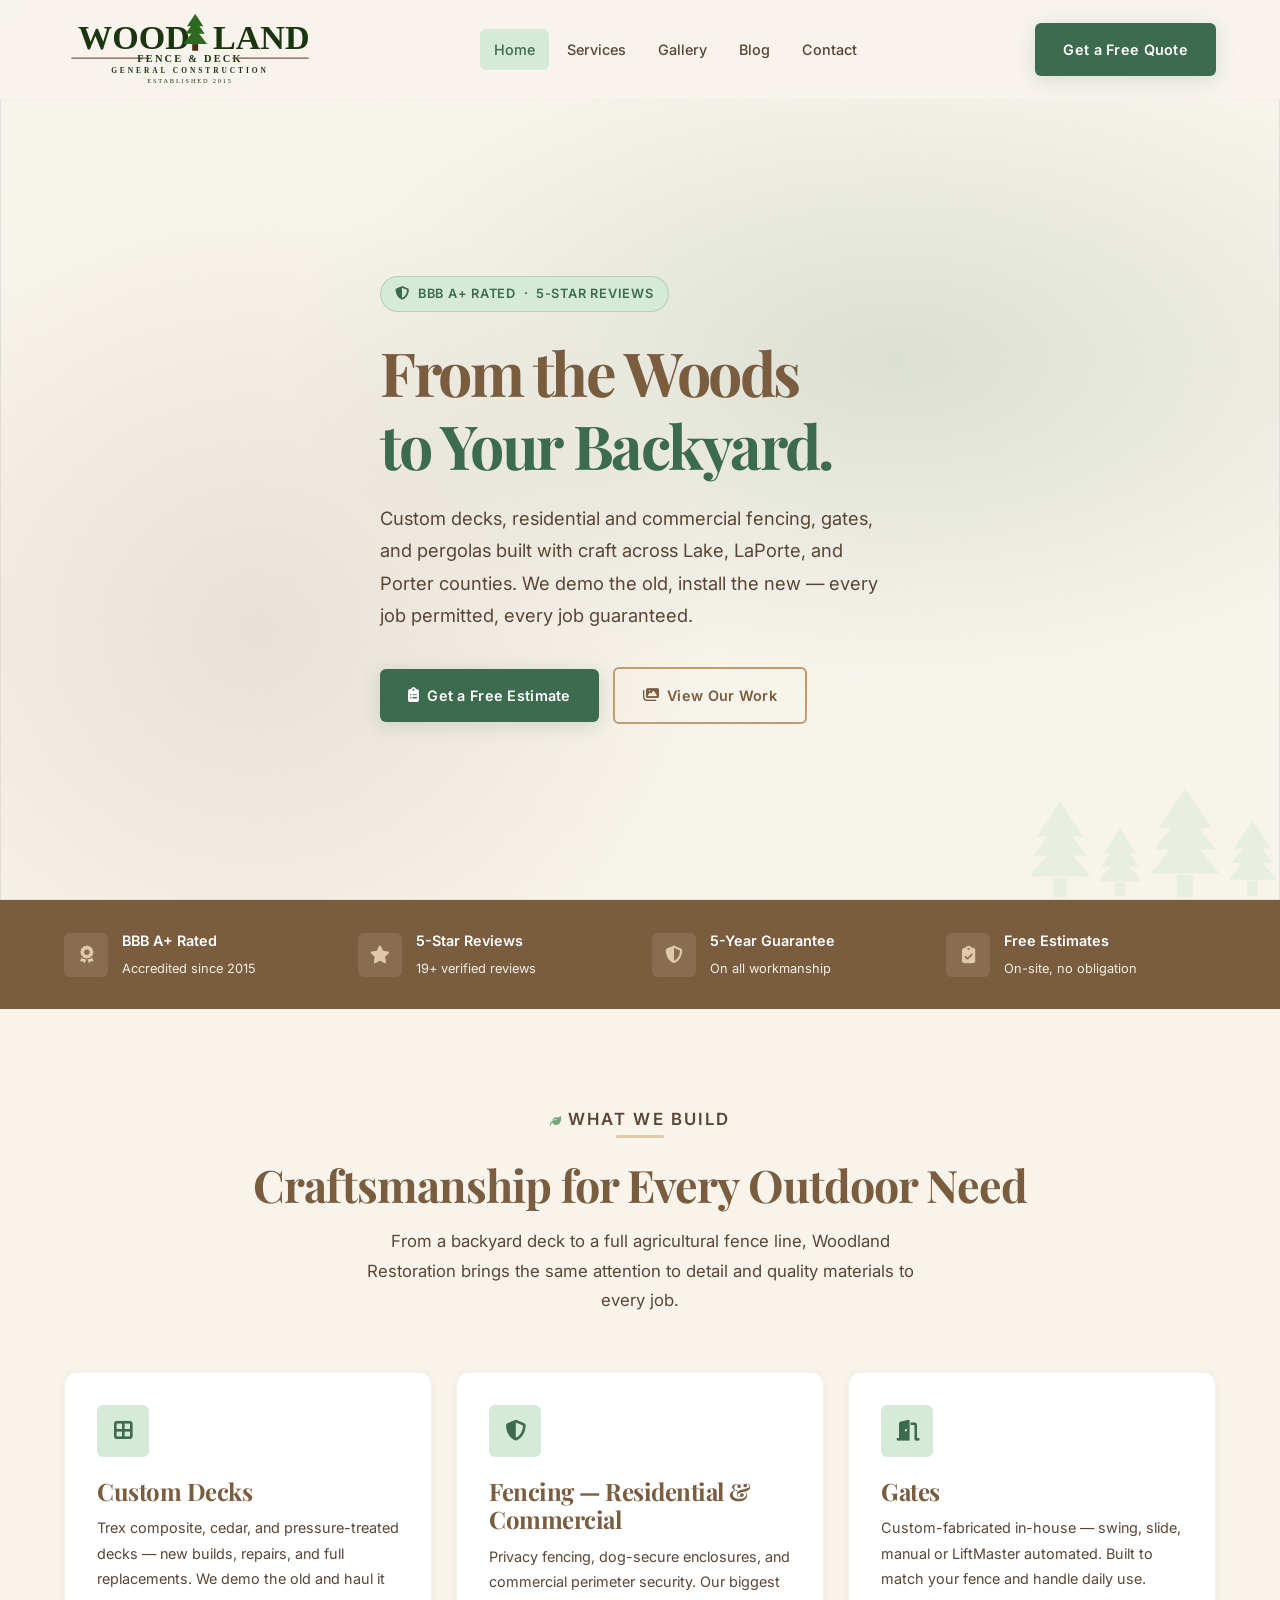
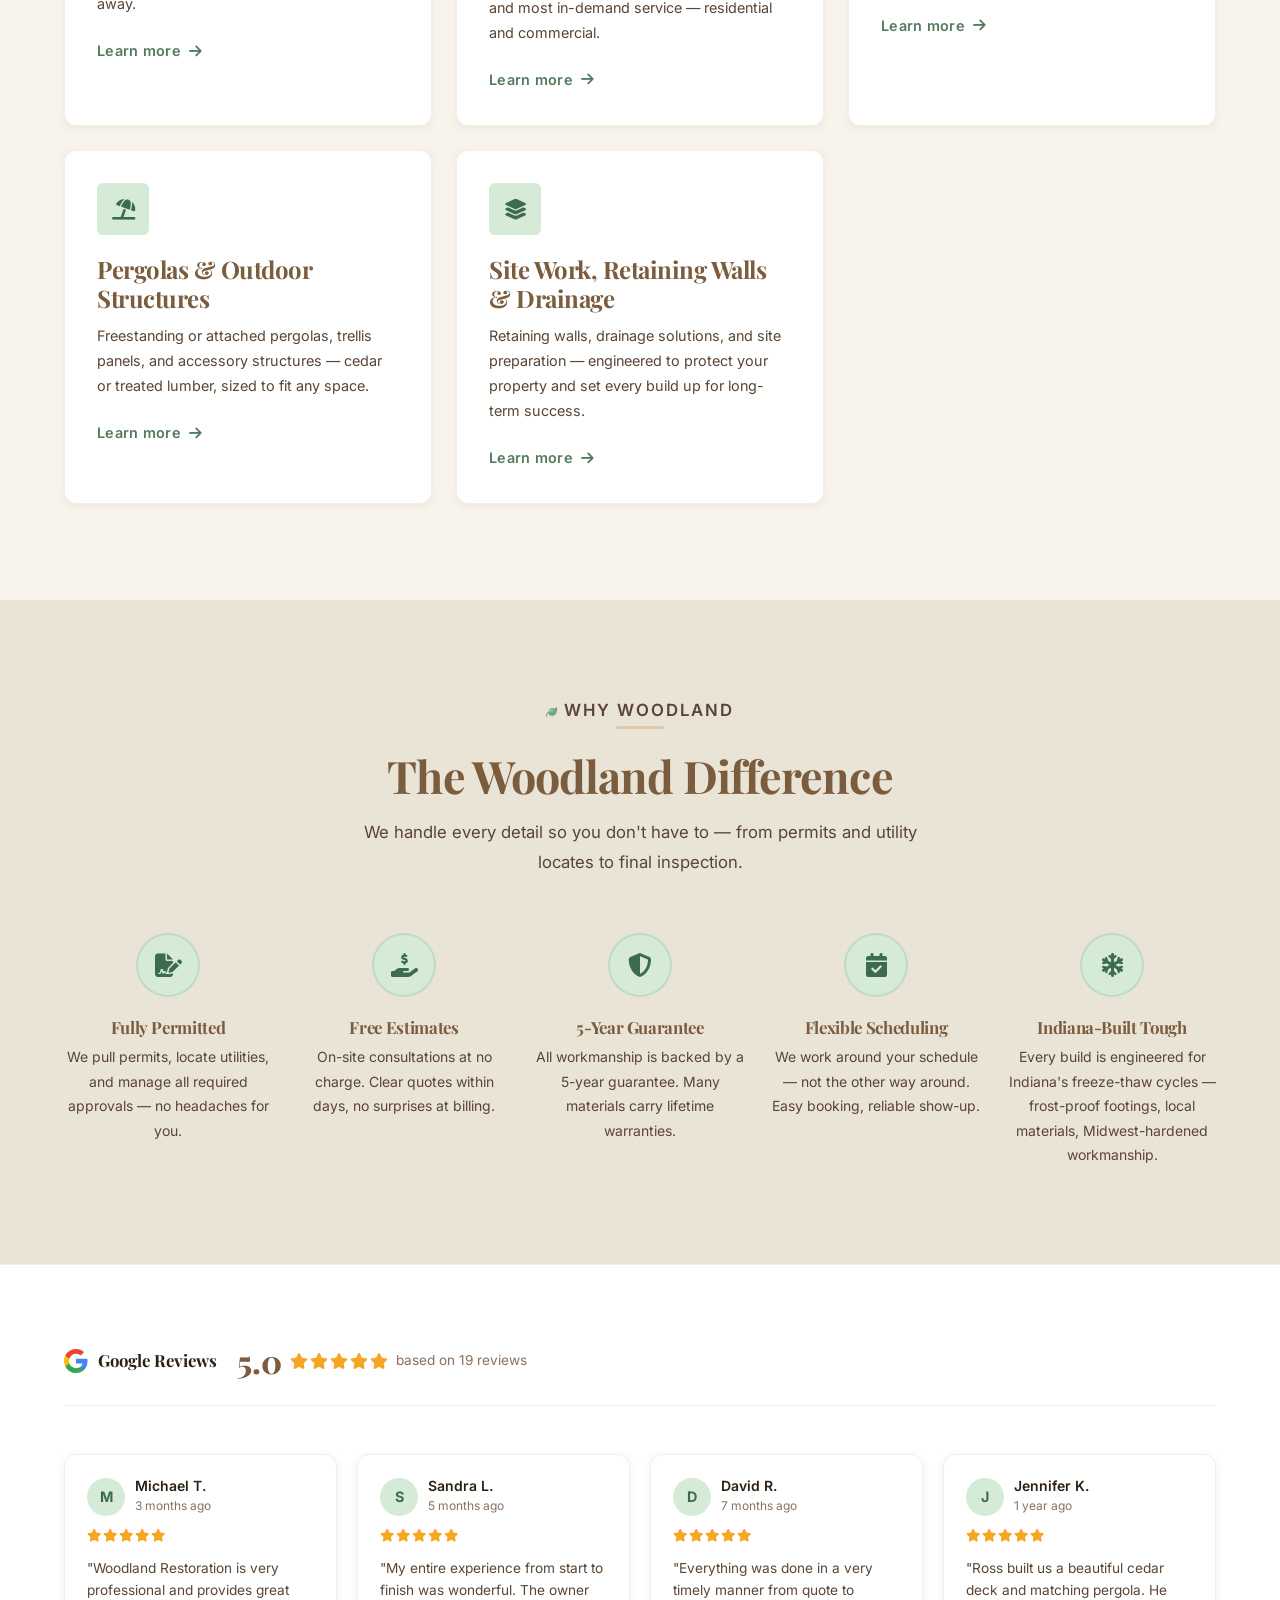
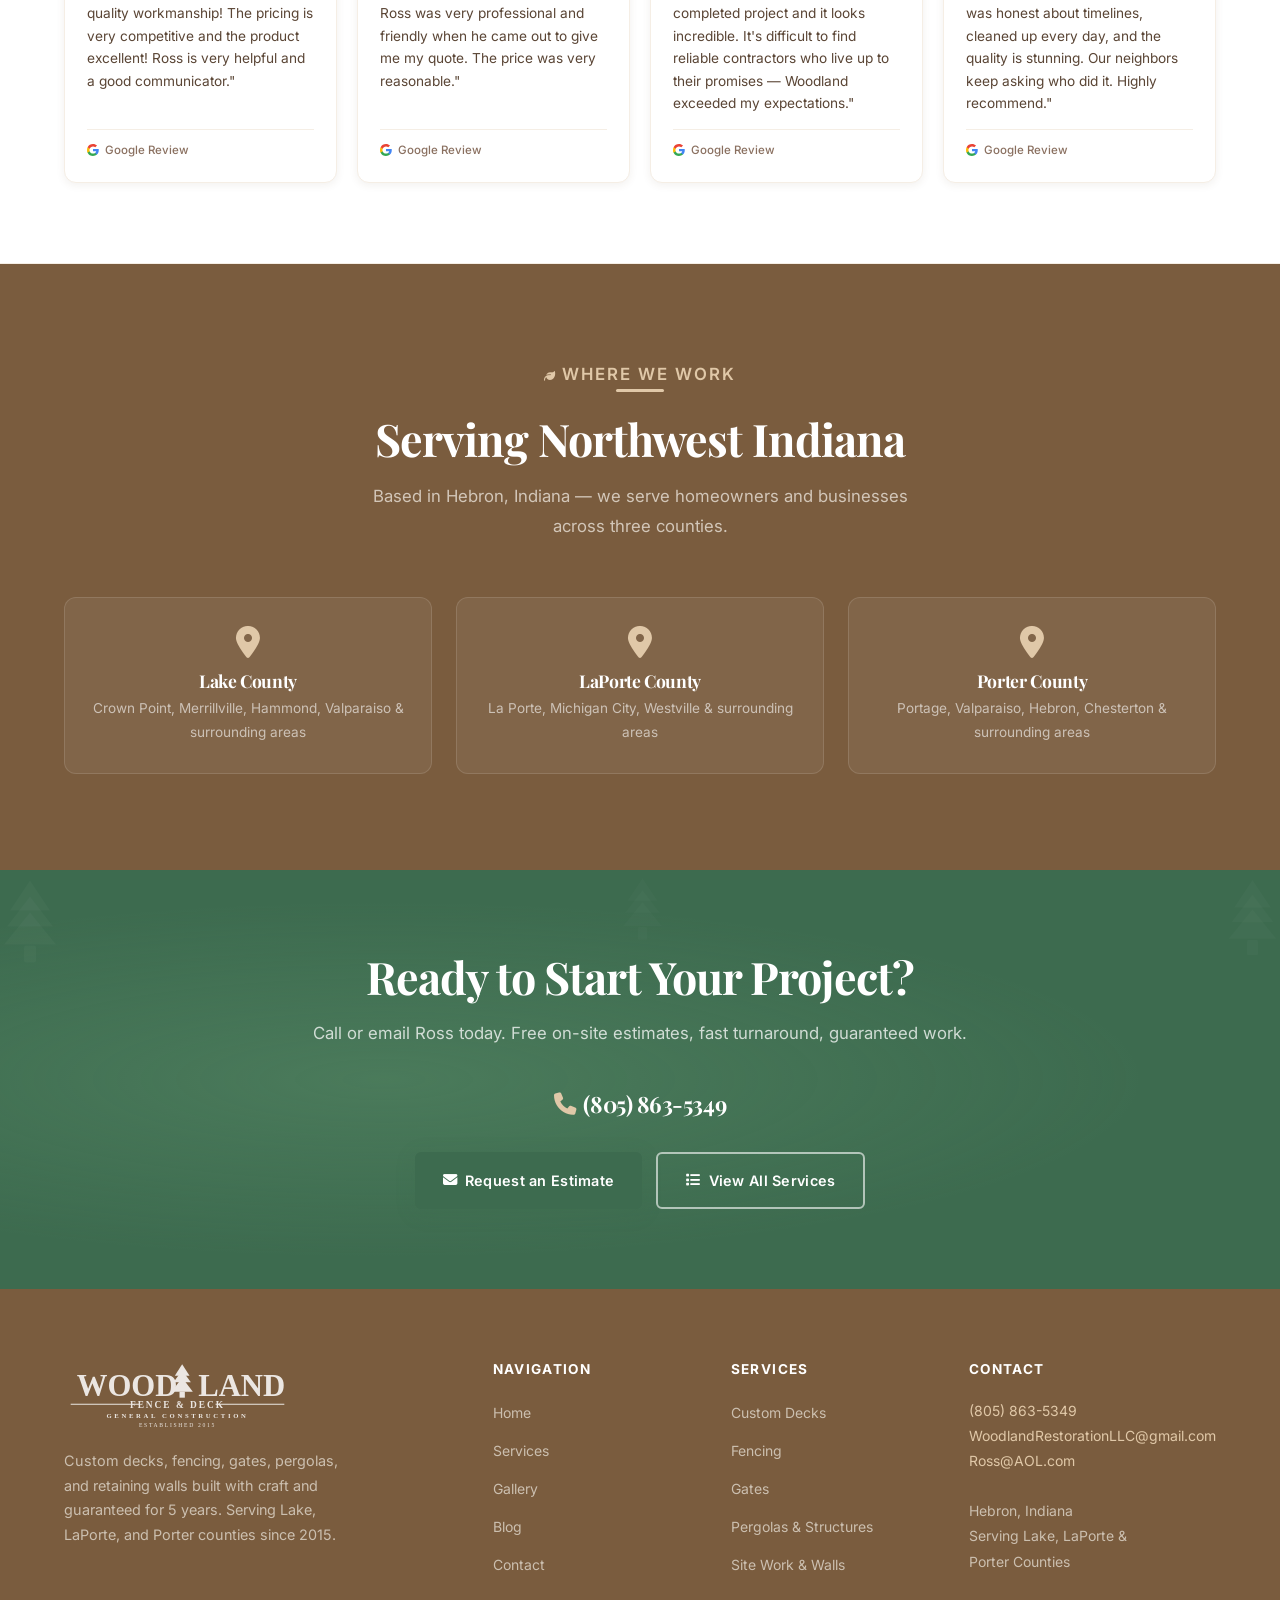
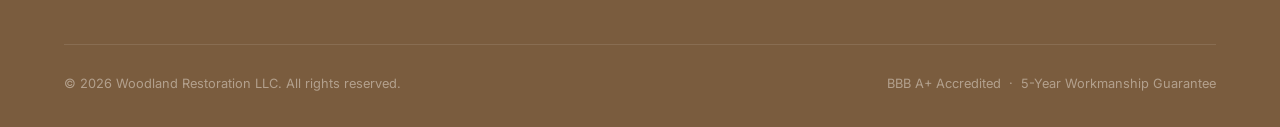
==== commit 3e1a7d77: "Wire Google Reviews section to live Places API Replaces hardcoded placeholder review cards with dyna" ====
--- a/index.html
+++ b/index.html
@@ -213,7 +213,9 @@
 <!-- ══════════════════════════════════════
      GOOGLE REVIEWS
 ══════════════════════════════════════ -->
-<section class="google-reviews-section" aria-labelledby="google-reviews-heading">
+<section class="google-reviews-section" aria-labelledby="google-reviews-heading"
+  data-api-key="AIzaSyCyKOPz4fMwB1M7jIHvjSwfUNyY9va1kc4"
+  data-maps-url="https://www.google.com/maps/place/Woodland+Restoration+LLC/@41.4905055,-86.8545975,15z">
   <div class="container">
     <div class="google-rating-header">
       <div class="google-rating-header__left">
@@ -239,17 +241,12 @@
           <span class="google-overall-rating__count">based on 19 reviews</span>
         </div>
       </div>
-      <a href="#" class="google-view-all" aria-label="View all Woodland Restoration reviews on Google">
-        <!-- Replace # with Google Business Profile URL -->
-        <svg width="14" height="14" viewBox="0 0 18 18" xmlns="http://www.w3.org/2000/svg" aria-hidden="true">
-          <path d="M17.64 9.2c0-.637-.057-1.251-.164-1.84H9v3.481h4.844a4.14 4.14 0 01-1.796 2.716v2.259h2.908c1.702-1.567 2.684-3.875 2.684-6.615z" fill="#4285F4"/>
-          <path d="M9 18c2.43 0 4.467-.806 5.956-2.18l-2.908-2.259c-.806.54-1.837.86-3.048.86-2.344 0-4.328-1.584-5.036-3.711H.957v2.332A8.997 8.997 0 009 18z" fill="#34A853"/>
-          <path d="M3.964 10.71A5.41 5.41 0 013.682 9c0-.593.102-1.17.282-1.71V4.958H.957A8.996 8.996 0 000 9c0 1.452.348 2.827.957 4.042l3.007-2.332z" fill="#FBBC05"/>
-          <path d="M9 3.58c1.321 0 2.508.454 3.44 1.345l2.582-2.58C13.463.891 11.426 0 9 0A8.997 8.997 0 00.957 4.958L3.964 7.29C4.672 5.163 6.656 3.58 9 3.58z" fill="#EA4335"/>
-        </svg>
+      <!-- TODO: Replace GOOGLE_PROFILE_URL with Ross's Google Business Profile link, then uncomment
+      <a href="GOOGLE_PROFILE_URL" class="google-view-all" aria-label="View all Woodland Restoration reviews on Google">
         See all 19 reviews
         <i class="fa-solid fa-arrow-up-right-from-square" aria-hidden="true" style="font-size:0.7rem;"></i>
       </a>
+      -->
     </div>
     <div class="google-reviews-grid">
       <!-- Review 1 -->
@@ -435,7 +432,7 @@
       </div>
     </div>
     <div class="footer__bottom">
-      <span>&copy; 2025 Woodland Restoration LLC. All rights reserved.</span>
+      <span>&copy; 2026 Woodland Restoration LLC. All rights reserved.</span>
       <span>BBB A+ Accredited &nbsp;·&nbsp; 5-Year Workmanship Guarantee</span>
     </div>
   </div>
--- a/style.css
+++ b/style.css
@@ -22,7 +22,7 @@
   --font-h: 'Playfair Display', Georgia, serif;
   --font-b: 'Inter', system-ui, sans-serif;
 
-  --nav-h: 80px;
+  --nav-h: 100px;
   --max-w: 1200px;
   --radius: 6px;
   --radius-lg: 12px;
@@ -213,7 +213,7 @@
 }
 .navbar__logo img,
 .navbar__logo svg {
-  height: 48px;
+  height: 80px;
   width: auto;
 }
 .navbar__nav {
@@ -612,7 +612,7 @@
 }
 .footer__logo img,
 .footer__logo svg {
-  height: 48px;
+  height: 72px;
   width: auto;
   filter: brightness(0) invert(1);
   opacity: 0.85;
@@ -760,17 +760,37 @@
 /* ── Services Detail ── */
 .service-detail {
   padding: 80px 0;
-  border-bottom: 1px solid var(--brown-pale);
-}
-.service-detail:last-of-type { border-bottom: none; }
+  position: relative;
+}
+/* Organic gradient divider between service sections */
+.service-detail + .service-detail::before {
+  content: '';
+  position: absolute;
+  top: 0;
+  left: 50%;
+  transform: translateX(-50%);
+  width: 320px;
+  height: 1px;
+  background: linear-gradient(90deg, transparent, var(--green-light) 30%, var(--brown-light) 50%, var(--green-light) 70%, transparent);
+}
+/* Subtle wood-grain horizontal texture on alt service sections */
+.service-detail.section--alt {
+  background-image: repeating-linear-gradient(
+    0deg,
+    transparent,
+    transparent 18px,
+    rgba(122, 92, 62, 0.025) 18px,
+    rgba(122, 92, 62, 0.025) 19px
+  );
+}
 .service-detail__grid {
   display: grid;
   grid-template-columns: 1fr 1fr;
-  gap: 80px;
-  align-items: center;
-}
-.service-detail__grid.reverse { direction: rtl; }
-.service-detail__grid.reverse > * { direction: ltr; }
+  gap: 64px;
+  align-items: start;
+}
+/* Use order instead of direction:rtl for reliable cross-browser layout */
+.service-detail__grid.reverse .service-detail__img { order: 2; }
 .service-detail__img {
   position: relative;
   border-radius: var(--radius-lg);
@@ -783,11 +803,22 @@
   height: 100%;
   object-fit: cover;
 }
+/* Subtle inner frame — gives images a framed, crafted feel */
+.service-detail__img::before {
+  content: '';
+  position: absolute;
+  inset: 10px;
+  border: 1px solid rgba(255, 255, 255, 0.28);
+  border-radius: 6px;
+  z-index: 1;
+  pointer-events: none;
+}
+/* Green forest tint overlay */
 .service-detail__img::after {
   content: '';
   position: absolute;
   inset: 0;
-  background: linear-gradient(135deg, rgba(83,122,95,0.12) 0%, transparent 60%);
+  background: linear-gradient(135deg, rgba(61,107,79,0.18) 0%, transparent 55%);
   mix-blend-mode: multiply;
 }
 .service-detail__badge {
@@ -796,6 +827,7 @@
   gap: 10px;
   background: var(--green-pale);
   border: 1px solid rgba(83,122,95,0.2);
+  border-left: 3px solid var(--green-mid);
   border-radius: var(--radius);
   padding: 8px 14px;
   font-size: 0.8rem;
@@ -806,7 +838,12 @@
   margin-bottom: 20px;
 }
 .service-detail__badge i { font-size: 1rem; }
-.service-detail h2 { margin-bottom: 16px; }
+/* Tree-bark left border accent on service headings */
+.service-detail h2 {
+  margin-bottom: 16px;
+  padding-left: 16px;
+  border-left: 3px solid var(--green-light);
+}
 .service-detail p { color: var(--text-mid); margin-bottom: 24px; }
 .service-detail__list {
   display: flex;
@@ -829,6 +866,45 @@
   background: var(--green-mid);
   flex-shrink: 0;
   margin-top: 7px;
+}
+
+/* ── Forest Callout Strip ── */
+.forest-callout {
+  padding: 22px 0;
+  background: linear-gradient(135deg, var(--green-dark) 0%, var(--green-mid) 50%, var(--green-dark) 100%);
+  text-align: center;
+  position: relative;
+  overflow: hidden;
+}
+.forest-callout::before {
+  content: '';
+  position: absolute;
+  inset: 0;
+  background: repeating-linear-gradient(
+    90deg,
+    transparent,
+    transparent 60px,
+    rgba(255,255,255,0.03) 60px,
+    rgba(255,255,255,0.03) 61px
+  );
+}
+.forest-callout__inner {
+  display: flex;
+  align-items: center;
+  justify-content: center;
+  gap: 24px;
+  font-family: var(--font-h);
+  font-size: 1.05rem;
+  font-style: italic;
+  color: var(--cream);
+  letter-spacing: 0.04em;
+  position: relative;
+}
+.forest-callout__inner i,
+.forest-callout__inner .callout-icon {
+  color: var(--green-pale);
+  opacity: 0.8;
+  font-size: 1.1rem;
 }
 
 /* ── Process Steps ── */
@@ -1464,7 +1540,7 @@
   .gallery-grid { grid-template-columns: repeat(2, 1fr); }
   .blog-grid { grid-template-columns: repeat(2, 1fr); }
   .vendors-grid { grid-template-columns: repeat(2, 1fr); }
-  .service-detail__grid { gap: 48px; }
+  .service-detail__grid { gap: 40px; }
   .process-grid::before { display: none; }
   .contact-grid { grid-template-columns: 1fr; }
   .contact-info { position: static; }
@@ -1485,7 +1561,7 @@
   .vendors-grid { grid-template-columns: repeat(2, 1fr); }
   .process-grid { grid-template-columns: repeat(2, 1fr); }
   .service-detail__grid { grid-template-columns: 1fr; }
-  .service-detail__grid.reverse { direction: ltr; }
+  .service-detail__grid.reverse .service-detail__img { order: unset; }
   .footer__grid { grid-template-columns: 1fr; }
   .footer__bottom { flex-direction: column; gap: 8px; text-align: center; }
   .hero__actions { flex-direction: column; align-items: flex-start; }
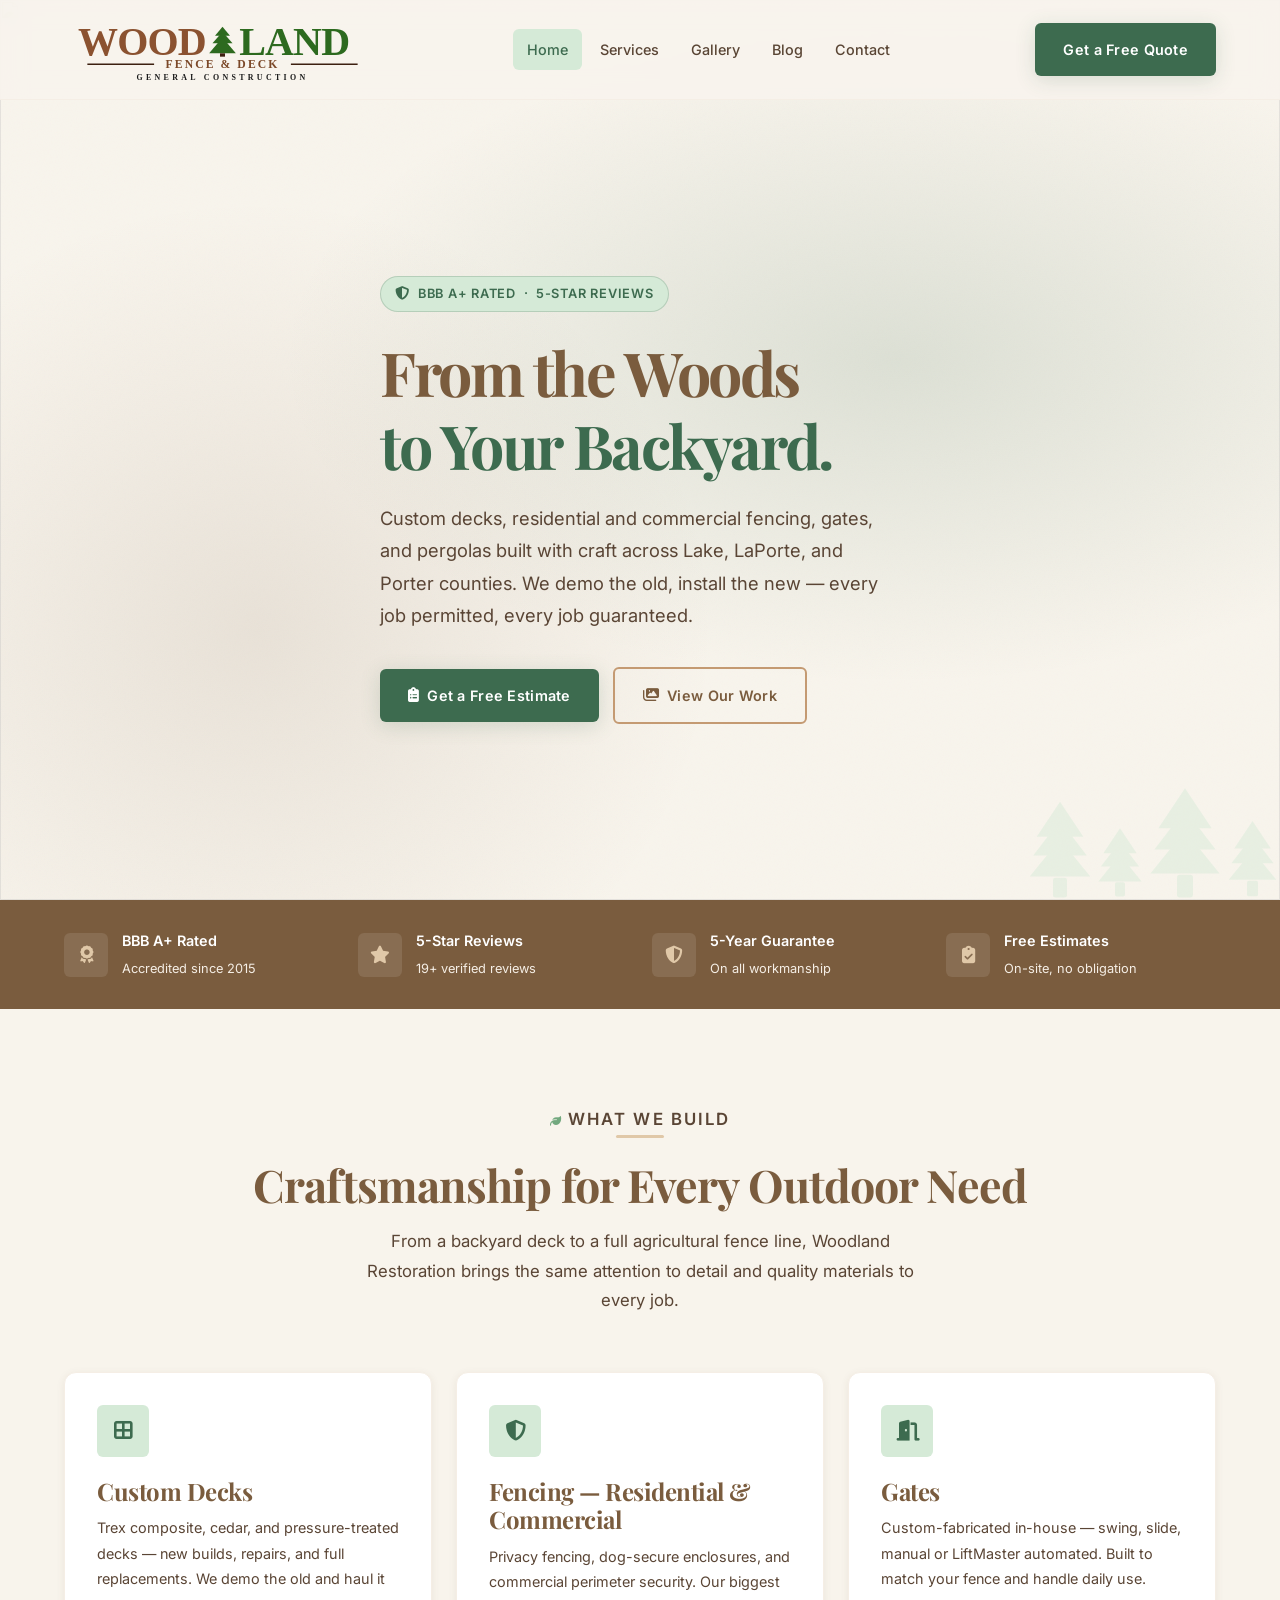
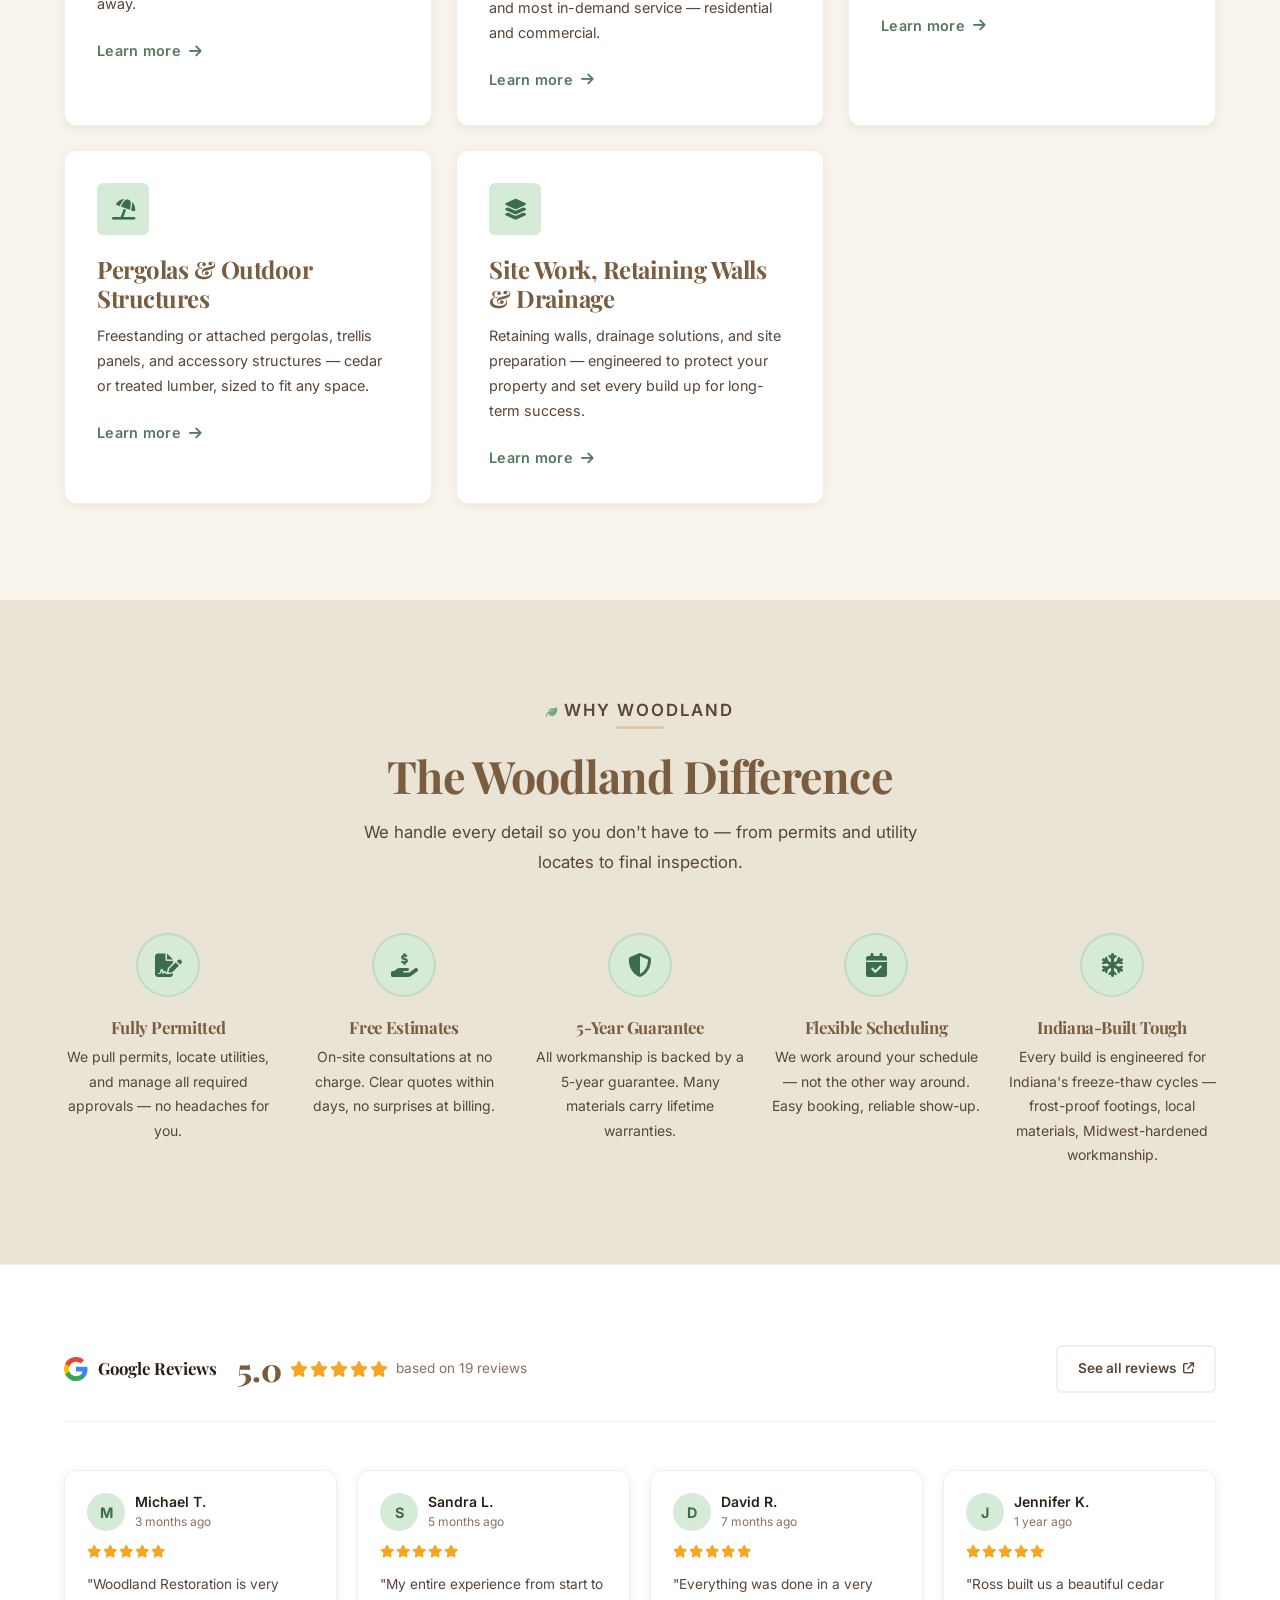
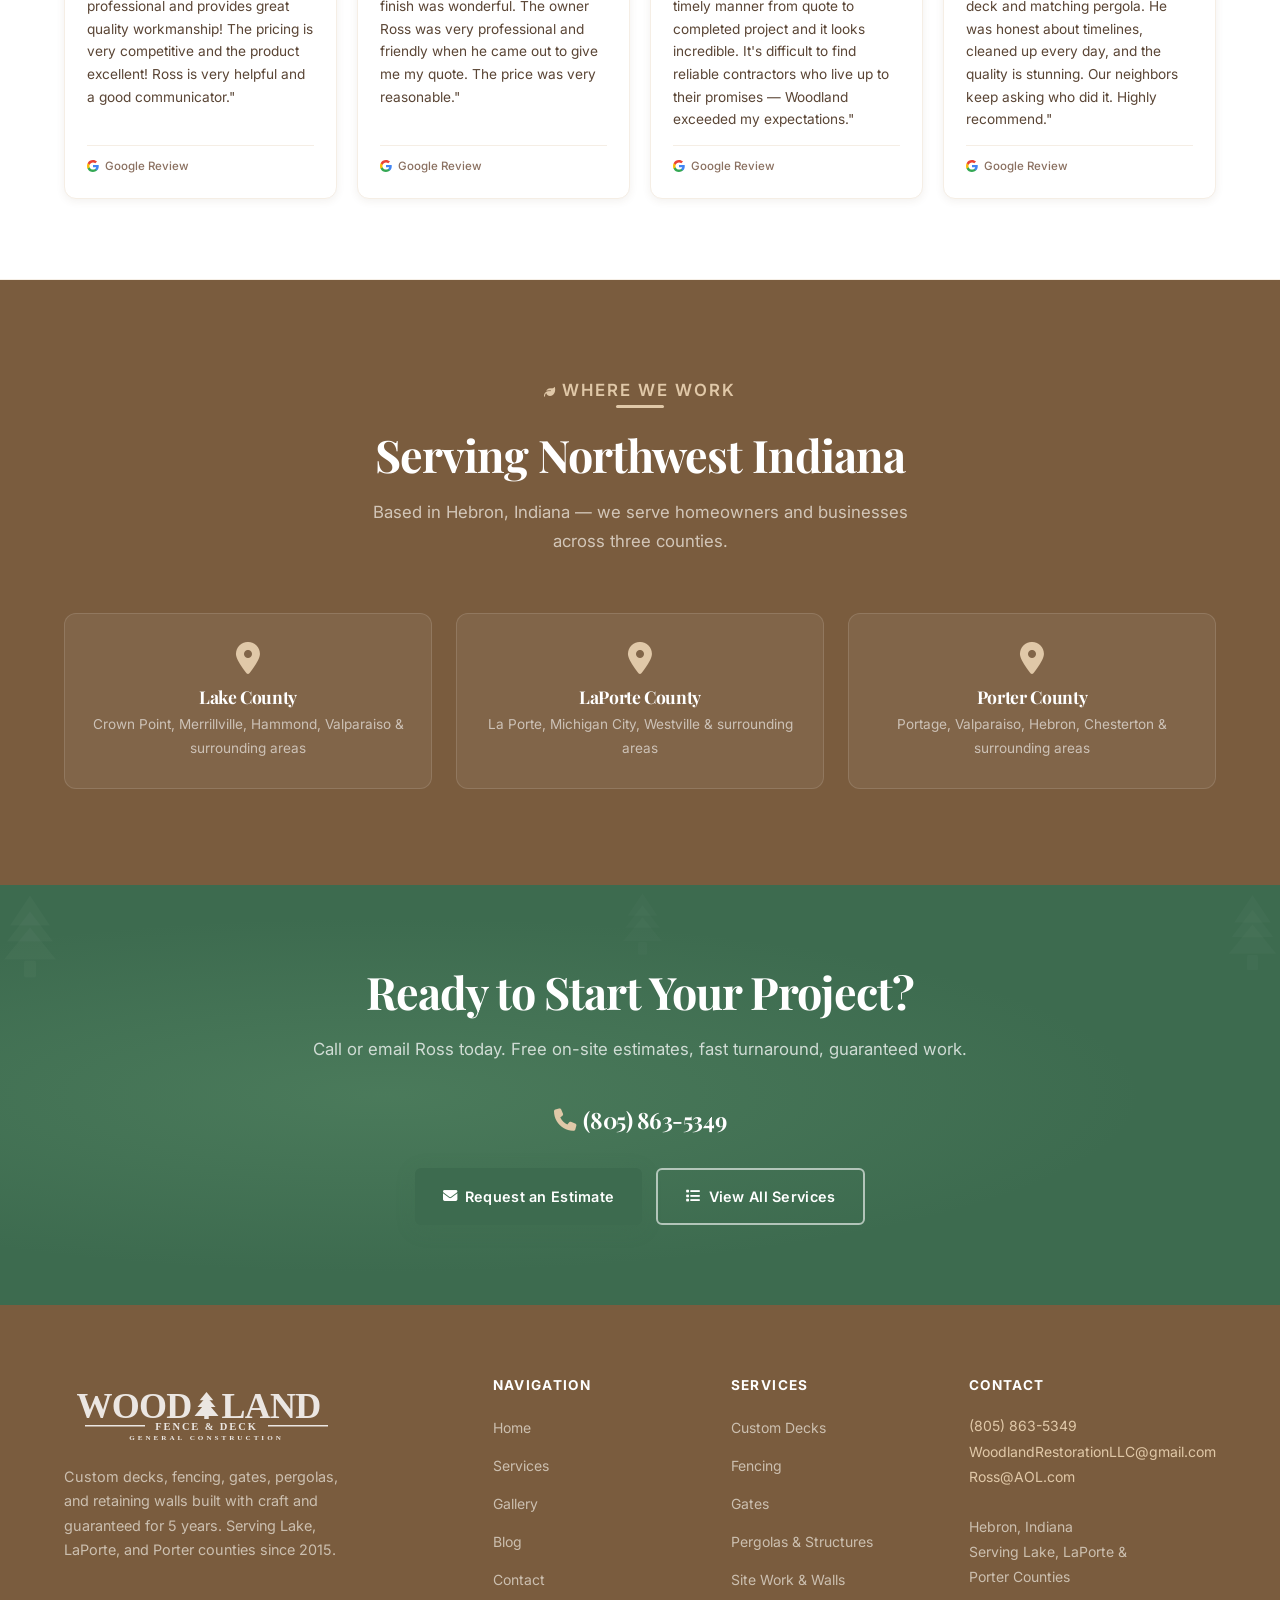
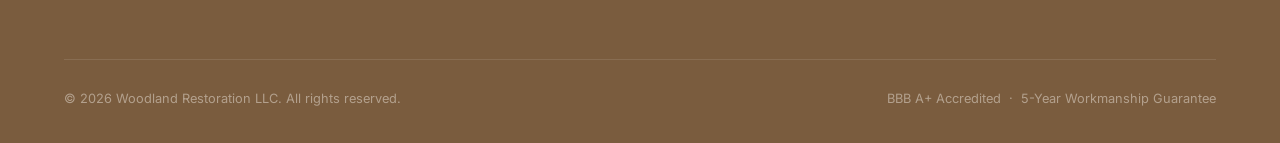
==== commit 5cf2591e: "Fix: uncomment See All Reviews link + wire to Google Maps URL" ====
--- a/index.html
+++ b/index.html
@@ -241,12 +241,10 @@
           <span class="google-overall-rating__count">based on 19 reviews</span>
         </div>
       </div>
-      <!-- TODO: Replace GOOGLE_PROFILE_URL with Ross's Google Business Profile link, then uncomment
-      <a href="GOOGLE_PROFILE_URL" class="google-view-all" aria-label="View all Woodland Restoration reviews on Google">
-        See all 19 reviews
+      <a href="https://www.google.com/maps/place/Woodland+Restoration+LLC/@41.4905055,-86.8545975,15z" class="google-view-all" target="_blank" rel="noopener" aria-label="View all Woodland Restoration reviews on Google">
+        See all reviews
         <i class="fa-solid fa-arrow-up-right-from-square" aria-hidden="true" style="font-size:0.7rem;"></i>
       </a>
-      -->
     </div>
     <div class="google-reviews-grid">
       <!-- Review 1 -->
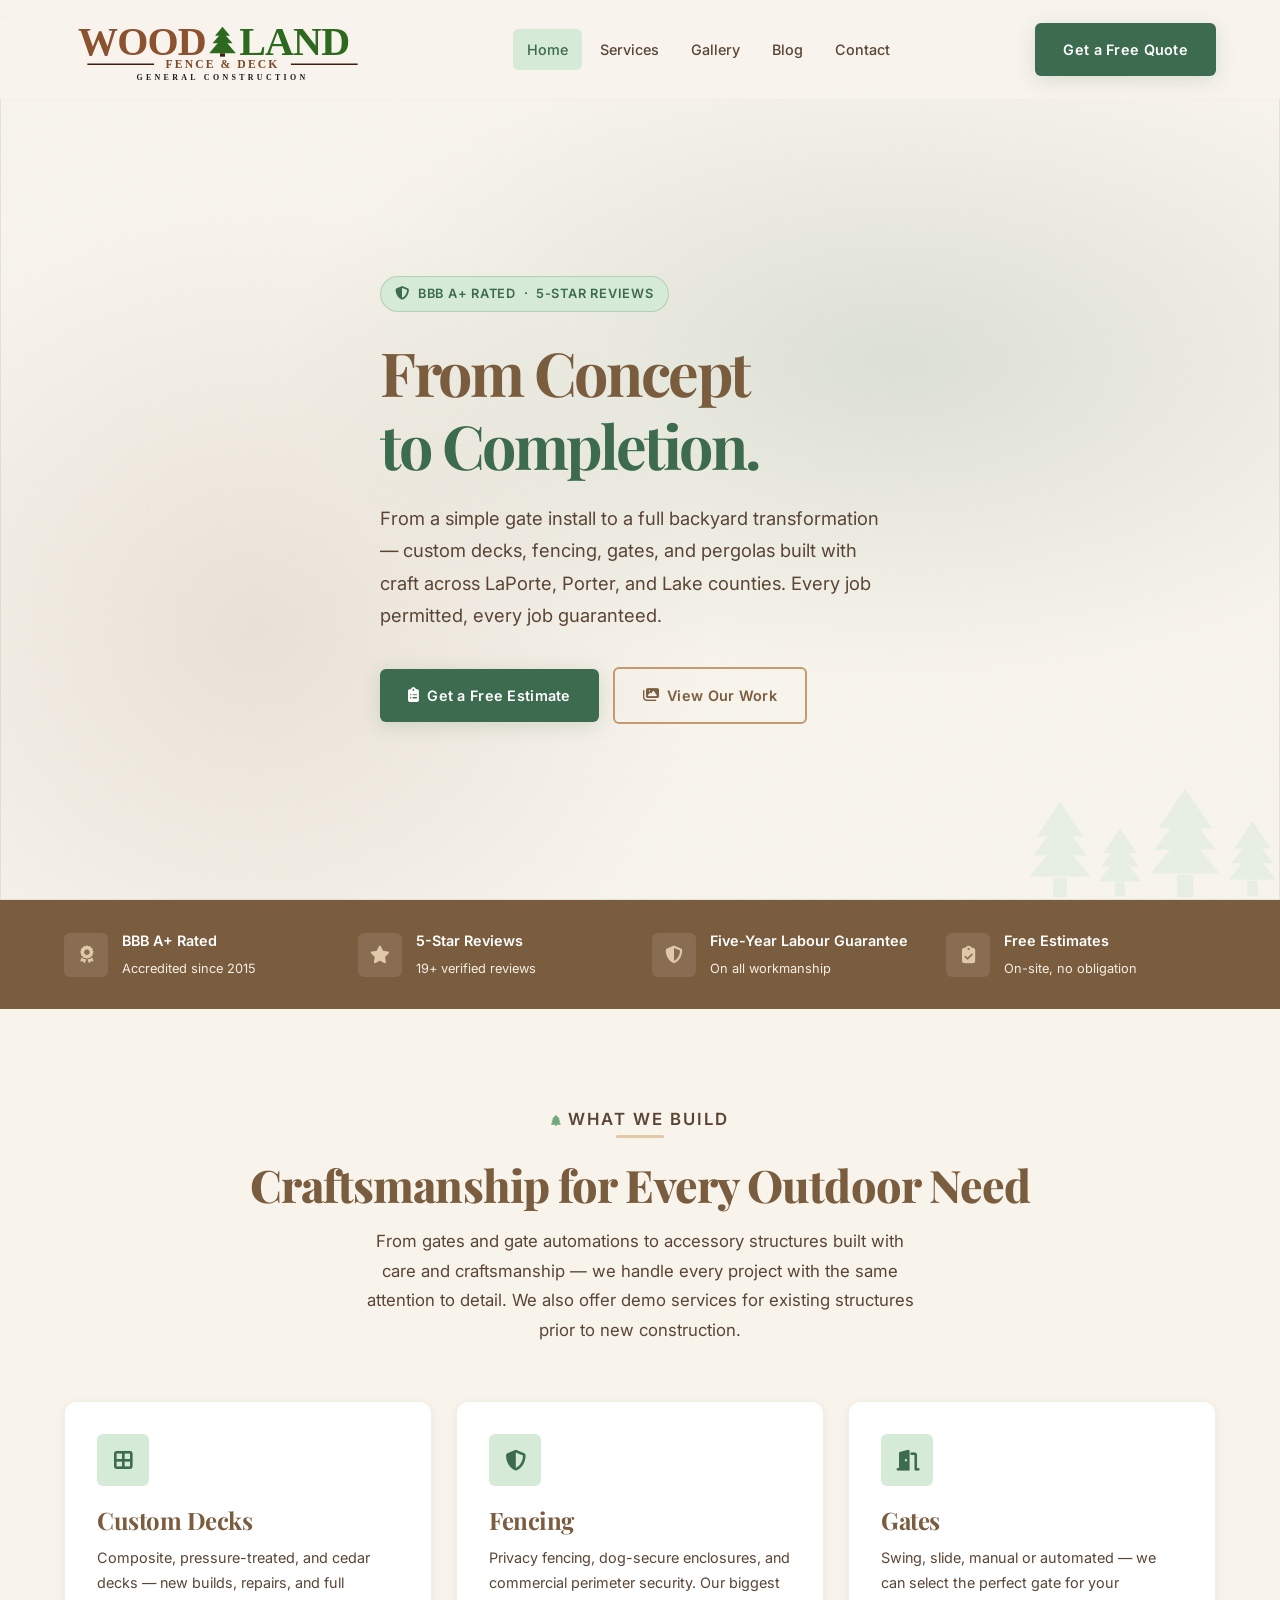
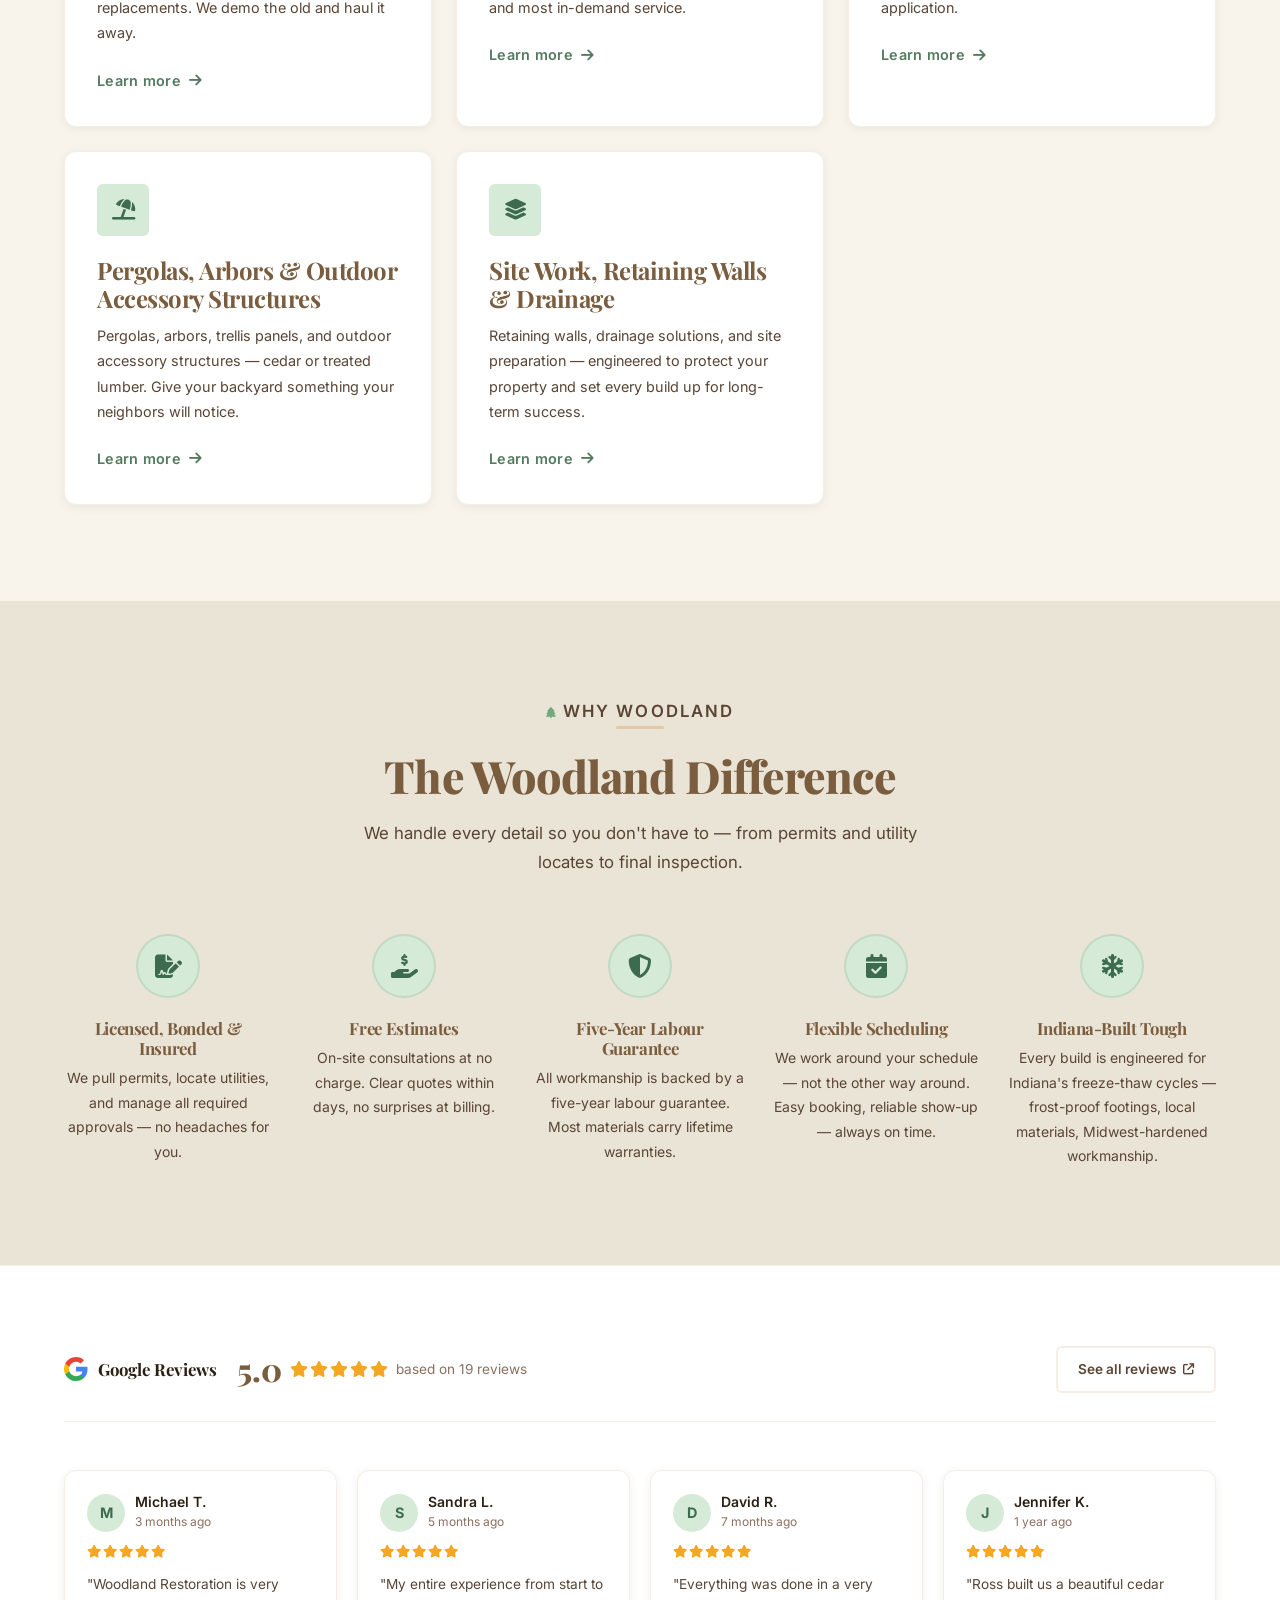
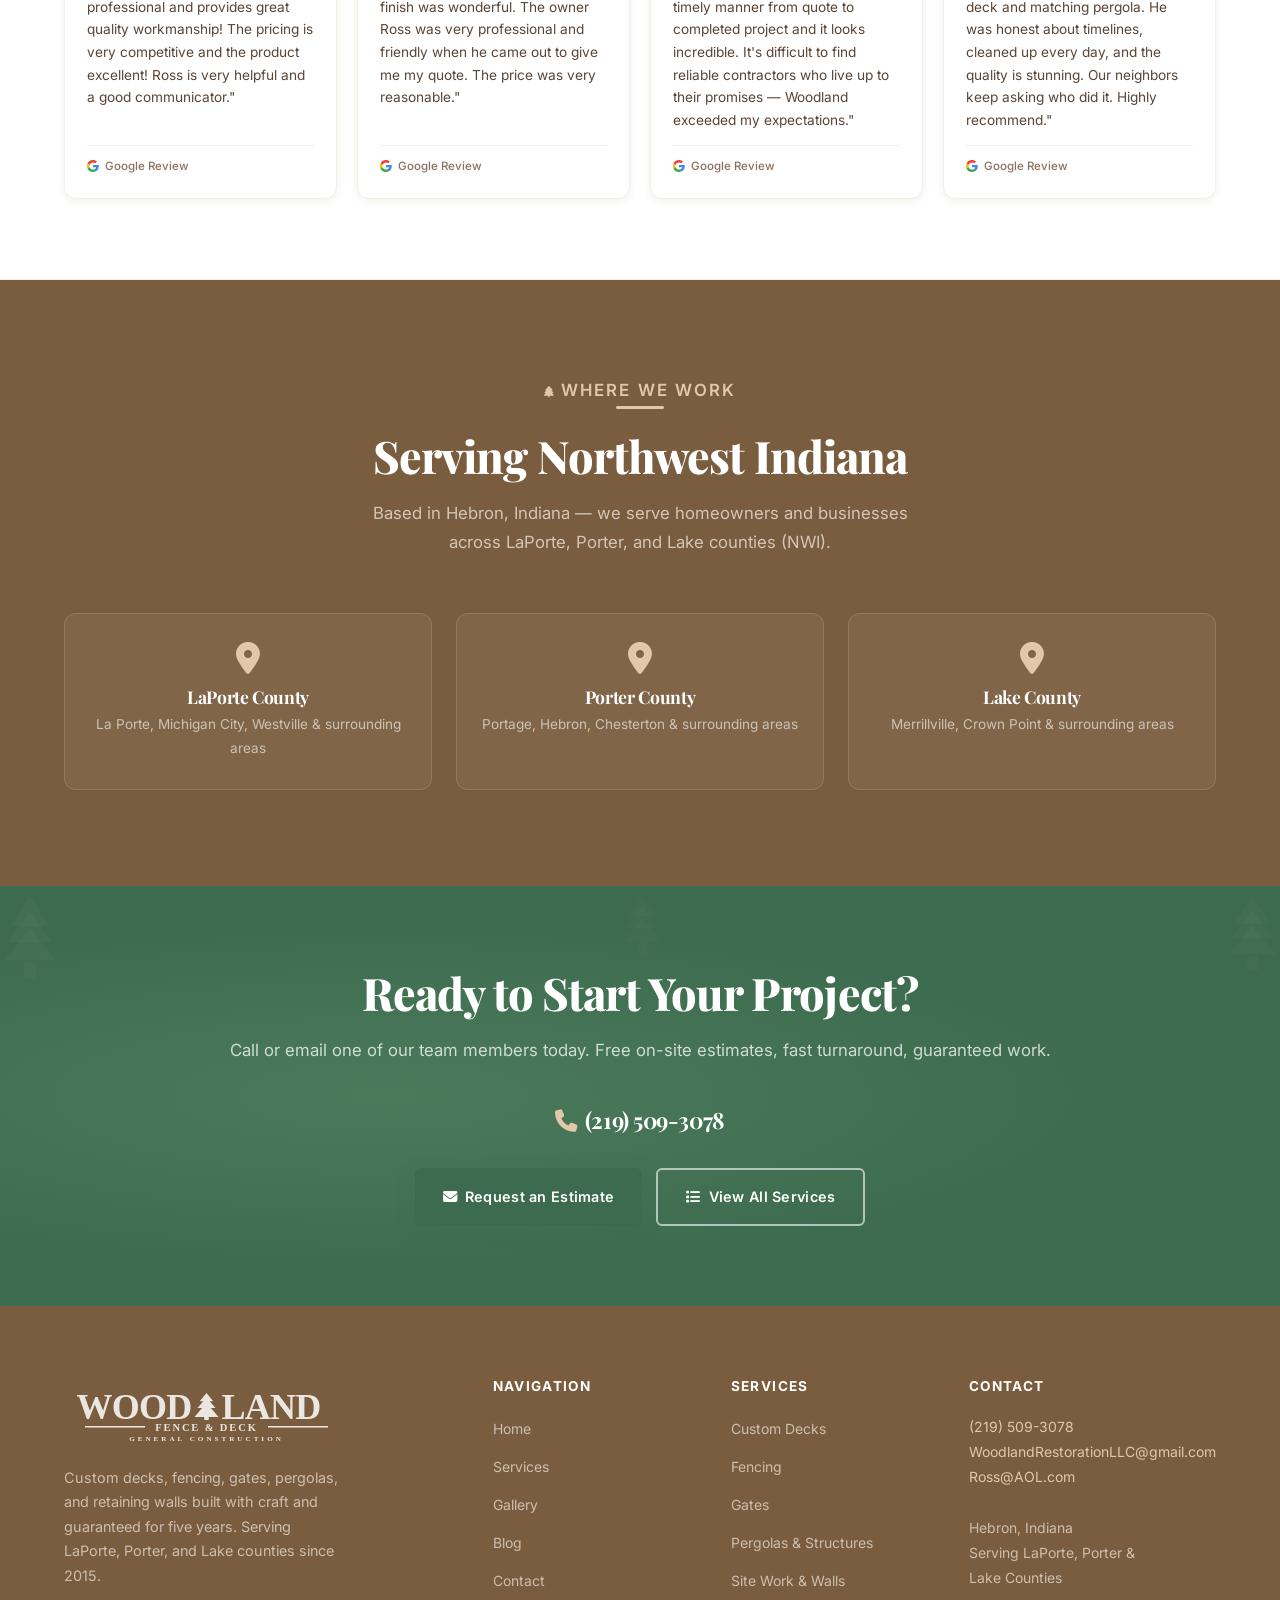
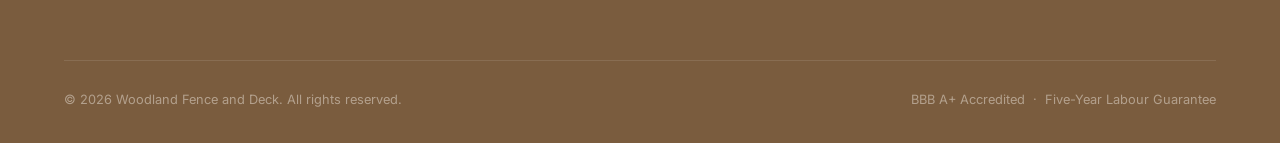
==== commit 518251ad: "Update services copy — hero subheading, decks, fencing, gates, pergolas cards Co-Authored-By: Claude" ====
--- a/index.html
+++ b/index.html
@@ -3,8 +3,8 @@
 <head>
   <meta charset="UTF-8">
   <meta name="viewport" content="width=device-width, initial-scale=1.0">
-  <title>Woodland Restoration LLC | Decks, Fencing & Gates — Hebron, Indiana</title>
-  <meta name="description" content="Woodland Restoration LLC builds and installs decks, fencing, gates, pergolas, and retaining walls across Lake, LaPorte, and Porter counties. Free estimates. 5-year guarantee.">
+  <title>Woodland Fence and Deck | Decks, Fencing & Gates — Hebron, Indiana</title>
+  <meta name="description" content="Woodland Fence and Deck builds and installs decks, fencing, gates, pergolas, and retaining walls across LaPorte, Porter, and Lake counties. Free estimates. Five-Year Labour Guarantee.">
   <link rel="icon" type="image/svg+xml" href="brand_assets/favicon.svg">
   <link rel="preconnect" href="https://fonts.googleapis.com">
   <link rel="preconnect" href="https://fonts.gstatic.com" crossorigin>
@@ -19,8 +19,8 @@
 ══════════════════════════════════════ -->
 <header class="navbar" role="banner">
   <div class="navbar__inner">
-    <a href="index.html" class="navbar__logo" aria-label="Woodland Restoration — Home">
-      <img src="brand_assets/logo.svg" alt="Woodland Restoration LLC">
+    <a href="index.html" class="navbar__logo" aria-label="Woodland Fence and Deck — Home">
+      <img src="brand_assets/logo.svg" alt="Woodland Fence and Deck">
     </a>
     <nav class="navbar__nav" role="navigation" aria-label="Main navigation">
       <a href="index.html" class="active">Home</a>
@@ -69,8 +69,8 @@
         <i class="fa-solid fa-shield-halved"></i>
         BBB A+ Rated &nbsp;·&nbsp; 5-Star Reviews
       </div>
-      <h1 id="hero-heading">From the Woods<br><span>to Your Backyard.</span></h1>
-      <p class="hero__sub">Custom decks, residential and commercial fencing, gates, and pergolas built with craft across Lake, LaPorte, and Porter counties. We demo the old, install the new — every job permitted, every job guaranteed.</p>
+      <h1 id="hero-heading">From Concept<br><span>to Completion.</span></h1>
+      <p class="hero__sub">From a simple gate install to a full backyard transformation — custom decks, fencing, gates, and pergolas built with craft across LaPorte, Porter, and Lake counties. Every job permitted, every job guaranteed.</p>
       <div class="hero__actions">
         <a href="contact.html" class="btn btn-primary">
           <i class="fa-solid fa-clipboard-list" aria-hidden="true"></i>
@@ -98,17 +98,17 @@
           <span>Accredited since 2015</span>
         </div>
       </div>
-      <div class="trust-item">
+      <a href="https://www.google.com/maps/place/Woodland+Restoration+LLC/@41.4905055,-86.8545975,15z/data=!4m8!3m7!1s0x88118ca13b58e86b:0x298c95c577c8dcf4!8m2!3d41.4905055!4d-86.8545975!9m1!1b1" target="_blank" rel="noopener" class="trust-item" style="text-decoration:none;color:inherit;">
         <div class="trust-item__icon"><i class="fa-solid fa-star" aria-hidden="true"></i></div>
         <div class="trust-item__text">
           <strong>5-Star Reviews</strong>
           <span>19+ verified reviews</span>
         </div>
-      </div>
+      </a>
       <div class="trust-item">
         <div class="trust-item__icon"><i class="fa-solid fa-shield-halved" aria-hidden="true"></i></div>
         <div class="trust-item__text">
-          <strong>5-Year Guarantee</strong>
+          <strong>Five-Year Labour Guarantee</strong>
           <span>On all workmanship</span>
         </div>
       </div>
@@ -129,34 +129,34 @@
 <section class="section" aria-labelledby="services-heading">
   <div class="container">
     <div class="section-header centered">
-      <p class="section-label"><i class="fa-solid fa-leaf" aria-hidden="true"></i>What We Build</p>
+      <p class="section-label"><i class="fa-solid fa-tree" aria-hidden="true"></i>What We Build</p>
       <div class="section-divider c"></div>
       <h2 id="services-heading">Craftsmanship for Every Outdoor Need</h2>
-      <p>From a backyard deck to a full agricultural fence line, Woodland Restoration brings the same attention to detail and quality materials to every job.</p>
+      <p>From gates and gate automations to accessory structures built with care and craftsmanship — we handle every project with the same attention to detail. We also offer demo services for existing structures prior to new construction.</p>
     </div>
     <div class="services-grid">
       <div class="service-card reveal">
         <div class="service-card__icon"><i class="fa-solid fa-border-all" aria-hidden="true"></i></div>
         <h3>Custom Decks</h3>
-        <p>Trex composite, cedar, and pressure-treated decks — new builds, repairs, and full replacements. We demo the old and haul it away.</p>
+        <p>Composite, pressure-treated, and cedar decks — new builds, repairs, and full replacements. We demo the old and haul it away.</p>
         <a href="services.html#decks" class="btn btn-text">Learn more <i class="fa-solid fa-arrow-right" aria-hidden="true"></i></a>
       </div>
       <div class="service-card reveal reveal-delay-1">
         <div class="service-card__icon"><i class="fa-solid fa-shield-halved" aria-hidden="true"></i></div>
-        <h3>Fencing — Residential &amp; Commercial</h3>
-        <p>Privacy fencing, dog-secure enclosures, and commercial perimeter security. Our biggest and most in-demand service — residential and commercial.</p>
+        <h3>Fencing</h3>
+        <p>Privacy fencing, dog-secure enclosures, and commercial perimeter security. Our biggest and most in-demand service.</p>
         <a href="services.html#fencing" class="btn btn-text">Learn more <i class="fa-solid fa-arrow-right" aria-hidden="true"></i></a>
       </div>
       <div class="service-card reveal reveal-delay-2">
         <div class="service-card__icon"><i class="fa-solid fa-door-open" aria-hidden="true"></i></div>
         <h3>Gates</h3>
-        <p>Custom-fabricated in-house — swing, slide, manual or LiftMaster automated. Built to match your fence and handle daily use.</p>
+        <p>Swing, slide, manual or automated — we can select the perfect gate for your application.</p>
         <a href="services.html#gates" class="btn btn-text">Learn more <i class="fa-solid fa-arrow-right" aria-hidden="true"></i></a>
       </div>
       <div class="service-card reveal">
         <div class="service-card__icon"><i class="fa-solid fa-umbrella-beach" aria-hidden="true"></i></div>
-        <h3>Pergolas &amp; Outdoor Structures</h3>
-        <p>Freestanding or attached pergolas, trellis panels, and accessory structures — cedar or treated lumber, sized to fit any space.</p>
+        <h3>Pergolas, Arbors &amp; Outdoor Accessory Structures</h3>
+        <p>Pergolas, arbors, trellis panels, and outdoor accessory structures — cedar or treated lumber. Give your backyard something your neighbors will notice.</p>
         <a href="services.html#pergolas" class="btn btn-text">Learn more <i class="fa-solid fa-arrow-right" aria-hidden="true"></i></a>
       </div>
       <div class="service-card reveal reveal-delay-1">
@@ -175,7 +175,7 @@
 <section class="section section--alt" aria-labelledby="why-heading">
   <div class="container">
     <div class="section-header centered">
-      <p class="section-label"><i class="fa-solid fa-leaf" aria-hidden="true"></i>Why Woodland</p>
+      <p class="section-label"><i class="fa-solid fa-tree" aria-hidden="true"></i>Why Woodland</p>
       <div class="section-divider c"></div>
       <h2 id="why-heading">The Woodland Difference</h2>
       <p>We handle every detail so you don't have to — from permits and utility locates to final inspection.</p>
@@ -183,23 +183,23 @@
     <div class="features-grid">
       <div class="feature-item reveal">
         <div class="feature-item__icon"><i class="fa-solid fa-file-signature" aria-hidden="true"></i></div>
-        <h3>Fully Permitted</h3>
+        <h3>Licensed, Bonded &amp; Insured</h3>
         <p>We pull permits, locate utilities, and manage all required approvals — no headaches for you.</p>
       </div>
-      <div class="feature-item reveal reveal-delay-1">
+      <a href="contact.html" class="feature-item reveal reveal-delay-1" style="text-decoration:none;color:inherit;">
         <div class="feature-item__icon"><i class="fa-solid fa-hand-holding-dollar" aria-hidden="true"></i></div>
         <h3>Free Estimates</h3>
         <p>On-site consultations at no charge. Clear quotes within days, no surprises at billing.</p>
-      </div>
+      </a>
       <div class="feature-item reveal reveal-delay-2">
         <div class="feature-item__icon"><i class="fa-solid fa-shield-halved" aria-hidden="true"></i></div>
-        <h3>5-Year Guarantee</h3>
-        <p>All workmanship is backed by a 5-year guarantee. Many materials carry lifetime warranties.</p>
+        <h3>Five-Year Labour Guarantee</h3>
+        <p>All workmanship is backed by a five-year labour guarantee. Most materials carry lifetime warranties.</p>
       </div>
       <div class="feature-item reveal reveal-delay-3">
         <div class="feature-item__icon"><i class="fa-solid fa-calendar-check" aria-hidden="true"></i></div>
         <h3>Flexible Scheduling</h3>
-        <p>We work around your schedule — not the other way around. Easy booking, reliable show-up.</p>
+        <p>We work around your schedule — not the other way around. Easy booking, reliable show-up — always on time.</p>
       </div>
       <div class="feature-item reveal">
         <div class="feature-item__icon"><i class="fa-solid fa-snowflake" aria-hidden="true"></i></div>
@@ -215,7 +215,7 @@
 ══════════════════════════════════════ -->
 <section class="google-reviews-section" aria-labelledby="google-reviews-heading"
   data-api-key="AIzaSyCyKOPz4fMwB1M7jIHvjSwfUNyY9va1kc4"
-  data-maps-url="https://www.google.com/maps/place/Woodland+Restoration+LLC/@41.4905055,-86.8545975,15z">
+  data-maps-url="https://www.google.com/maps/place/Woodland+Restoration+LLC/@41.4905055,-86.8545975,15z/data=!4m8!3m7!1s0x88118ca13b58e86b:0x298c95c577c8dcf4!8m2!3d41.4905055!4d-86.8545975!9m1!1b1">
   <div class="container">
     <div class="google-rating-header">
       <div class="google-rating-header__left">
@@ -241,7 +241,7 @@
           <span class="google-overall-rating__count">based on 19 reviews</span>
         </div>
       </div>
-      <a href="https://www.google.com/maps/place/Woodland+Restoration+LLC/@41.4905055,-86.8545975,15z" class="google-view-all" target="_blank" rel="noopener" aria-label="View all Woodland Restoration reviews on Google">
+      <a href="https://www.google.com/maps/place/Woodland+Restoration+LLC/@41.4905055,-86.8545975,15z/data=!4m8!3m7!1s0x88118ca13b58e86b:0x298c95c577c8dcf4!8m2!3d41.4905055!4d-86.8545975!9m1!1b1" class="google-view-all" target="_blank" rel="noopener" aria-label="View all Woodland Restoration reviews on Google">
         See all reviews
         <i class="fa-solid fa-arrow-up-right-from-square" aria-hidden="true" style="font-size:0.7rem;"></i>
       </a>
@@ -329,26 +329,26 @@
 <section class="section section--dark" aria-labelledby="areas-heading">
   <div class="container">
     <div class="section-header centered">
-      <p class="section-label" style="color:var(--brown-light)"><i class="fa-solid fa-leaf" aria-hidden="true" style="color:var(--brown-light)"></i>Where We Work</p>
+      <p class="section-label" style="color:var(--brown-light)"><i class="fa-solid fa-tree" aria-hidden="true" style="color:var(--brown-light)"></i>Where We Work</p>
       <div class="section-divider c" style="background:var(--brown-light)"></div>
       <h2 id="areas-heading" style="color:var(--white)">Serving Northwest Indiana</h2>
-      <p style="color:rgba(248,244,237,0.7)">Based in Hebron, Indiana — we serve homeowners and businesses across three counties.</p>
+      <p style="color:rgba(248,244,237,0.7)">Based in Hebron, Indiana — we serve homeowners and businesses across LaPorte, Porter, and Lake counties (NWI).</p>
     </div>
     <div class="areas-grid">
       <div class="area-card reveal">
         <i class="fa-solid fa-location-dot" aria-hidden="true"></i>
-        <h3>Lake County</h3>
-        <p>Crown Point, Merrillville, Hammond, Valparaiso &amp; surrounding areas</p>
+        <h3>LaPorte County</h3>
+        <p>La Porte, Michigan City, Westville &amp; surrounding areas</p>
       </div>
       <div class="area-card reveal reveal-delay-1">
         <i class="fa-solid fa-location-dot" aria-hidden="true"></i>
-        <h3>LaPorte County</h3>
-        <p>La Porte, Michigan City, Westville &amp; surrounding areas</p>
+        <h3>Porter County</h3>
+        <p>Portage, Hebron, Chesterton &amp; surrounding areas</p>
       </div>
       <div class="area-card reveal reveal-delay-2">
         <i class="fa-solid fa-location-dot" aria-hidden="true"></i>
-        <h3>Porter County</h3>
-        <p>Portage, Valparaiso, Hebron, Chesterton &amp; surrounding areas</p>
+        <h3>Lake County</h3>
+        <p>Merrillville, Crown Point &amp; surrounding areas</p>
       </div>
     </div>
   </div>
@@ -366,10 +366,10 @@
   </div>
   <div class="container" style="position:relative;z-index:2;">
     <h2>Ready to Start Your Project?</h2>
-    <p>Call or email Ross today. Free on-site estimates, fast turnaround, guaranteed work.</p>
+    <p>Call or email one of our team members today. Free on-site estimates, fast turnaround, guaranteed work.</p>
     <div class="cta-banner__phone">
       <i class="fa-solid fa-phone" aria-hidden="true"></i>
-      <a href="tel:8058635349" style="color:inherit">(805) 863-5349</a>
+      <a href="tel:2195093078" style="color:inherit">(219) 509-3078</a>
     </div>
     <div style="display:flex;gap:14px;justify-content:center;flex-wrap:wrap">
       <a href="contact.html" class="btn btn-primary">
@@ -394,9 +394,9 @@
     <div class="footer__grid">
       <div class="footer__brand">
         <div class="footer__logo">
-          <img src="brand_assets/logo.svg" alt="Woodland Restoration LLC">
-        </div>
-        <p>Custom decks, fencing, gates, pergolas, and retaining walls built with craft and guaranteed for 5 years. Serving Lake, LaPorte, and Porter counties since 2015.</p>
+          <img src="brand_assets/logo.svg" alt="Woodland Fence and Deck">
+        </div>
+        <p>Custom decks, fencing, gates, pergolas, and retaining walls built with craft and guaranteed for five years. Serving LaPorte, Porter, and Lake counties since 2015.</p>
       </div>
       <div class="footer__col">
         <h4>Navigation</h4>
@@ -421,17 +421,17 @@
       <div class="footer__col">
         <h4>Contact</h4>
         <address>
-          <a href="tel:8058635349">(805) 863-5349</a><br>
+          <a href="tel:2195093078">(219) 509-3078</a><br>
           <a href="mailto:WoodlandRestorationLLC@gmail.com">WoodlandRestorationLLC@gmail.com</a><br>
           <a href="mailto:Ross@AOL.com">Ross@AOL.com</a><br><br>
           Hebron, Indiana<br>
-          Serving Lake, LaPorte &amp;<br>Porter Counties
+          Serving LaPorte, Porter &amp;<br>Lake Counties
         </address>
       </div>
     </div>
     <div class="footer__bottom">
-      <span>&copy; 2026 Woodland Restoration LLC. All rights reserved.</span>
-      <span>BBB A+ Accredited &nbsp;·&nbsp; 5-Year Workmanship Guarantee</span>
+      <span>&copy; 2026 Woodland Fence and Deck. All rights reserved.</span>
+      <span>BBB A+ Accredited &nbsp;·&nbsp; Five-Year Labour Guarantee</span>
     </div>
   </div>
 </footer>
--- a/style.css
+++ b/style.css
@@ -46,7 +46,7 @@
 img { display: block; max-width: 100%; }
 a { color: inherit; text-decoration: none; }
 ul { list-style: none; }
-button { cursor: pointer; border: none; background: none; font-family: inherit; }
+button { cursor: pointer; border: none; background: none; font-family: inherit; touch-action: manipulation; }
 
 /* ── Typography ── */
 h1, h2, h3, h4 {
@@ -56,7 +56,7 @@
   letter-spacing: -0.02em;
 }
 h1 { font-size: clamp(2.4rem, 5vw, 3.8rem); letter-spacing: -0.04em; }
-h2 { font-size: clamp(1.8rem, 3.5vw, 2.8rem); }
+h2 { font-size: clamp(1.8rem, 3.5vw, 2.8rem); font-weight: 800; }
 h3 { font-size: clamp(1.2rem, 2vw, 1.5rem); }
 
 /* ── Layout ── */
@@ -130,6 +130,7 @@
   font-size: 0.9rem;
   font-weight: 600;
   letter-spacing: 0.02em;
+  touch-action: manipulation;
   transition: transform 0.18s cubic-bezier(0.34, 1.56, 0.64, 1),
               box-shadow 0.18s ease,
               background 0.18s ease;
@@ -273,6 +274,10 @@
   transition: color 0.15s ease;
 }
 .mobile-menu a:hover { color: var(--green-mid); }
+.mobile-menu .btn-primary {
+  color: var(--white);
+  border-bottom: none;
+}
 .mobile-menu__close {
   position: absolute;
   top: 24px;
@@ -1050,6 +1055,7 @@
   box-shadow: var(--shadow-lg);
 }
 .blog-card__img {
+  display: block;
   position: relative;
   aspect-ratio: 16/9;
   overflow: hidden;
@@ -1099,6 +1105,10 @@
   font-size: 1.1rem;
   margin-bottom: 10px;
   transition: color 0.15s ease;
+}
+.blog-card h3 a {
+  color: inherit;
+  text-decoration: none;
 }
 .blog-card:hover h3 { color: var(--green-dark); }
 .blog-card p {
@@ -1586,6 +1596,21 @@
   /* Hamburger + close button: 44×44px minimum tap target */
   .navbar__hamburger { padding: 11px 10px; min-width: 44px; min-height: 44px; justify-content: center; }
   .mobile-menu__close { min-width: 44px; min-height: 44px; display: flex; align-items: center; justify-content: center; }
+
+  /* Fix 1: Logo shrinks to fit 68px scrolled navbar (was 80px — overflowed on scroll) */
+  .navbar__logo img, .navbar__logo svg { height: 52px; }
+
+  /* Fix 3: Use dynamic viewport height so hero fills screen with mobile browser chrome visible */
+  .hero { min-height: 100dvh; }
+
+  /* Fix 7: Mobile menu CTA button full-width */
+  .mobile-menu .btn { width: 100%; justify-content: center; }
+
+  /* Fix 8: Inner page hero — 140px top padding is too tall on a phone */
+  .page-hero { padding: 100px 0 48px; }
+
+  /* Fix 2: Article tables — scroll horizontally rather than cause page overflow */
+  .article-table { display: block; overflow-x: auto; -webkit-overflow-scrolling: touch; }
 }
 
 /* ── Small Phone (320–480px) ── */
@@ -1636,4 +1661,215 @@
 
   /* Blog cards */
   .blog-card__body { padding: 18px 16px; }
-}
+
+  /* Fix 6: Tighten container padding — 24px each side leaves only 272px content on a 320px screen */
+  .container { padding: 0 16px; }
+
+  /* Fix 4: CTA banner buttons stack full-width instead of staying inline-flex width */
+  .cta-banner .btn { flex: 1 1 100%; }
+}
+
+/* ============================================================
+   ARTICLE / BLOG POST PAGES
+   ============================================================ */
+
+.article-layout {
+  display: grid;
+  grid-template-columns: 1fr 320px;
+  gap: 56px;
+  align-items: start;
+  padding: 64px 0 96px;
+}
+
+/* Article body typography */
+.article-body h1 {
+  font-size: clamp(1.8rem, 3.5vw, 2.6rem);
+  margin-bottom: 1rem;
+}
+.article-body h2 {
+  font-size: clamp(1.3rem, 2.5vw, 1.75rem);
+  margin: 2.4rem 0 0.85rem;
+  color: var(--brown-dark);
+}
+.article-body h3 {
+  font-size: 1.15rem;
+  margin: 1.8rem 0 0.6rem;
+  color: var(--text-dark);
+}
+.article-body p {
+  margin-bottom: 1.3rem;
+  font-size: 1.0rem;
+  line-height: 1.85;
+  color: var(--text-mid);
+}
+.article-body ul,
+.article-body ol {
+  margin: 0 0 1.3rem 1.5rem;
+}
+.article-body ul { list-style: disc; }
+.article-body ol { list-style: decimal; }
+.article-body li {
+  margin-bottom: 0.55rem;
+  color: var(--text-mid);
+  line-height: 1.75;
+}
+.article-body strong { color: var(--text-dark); }
+
+/* Article hero image */
+.article-hero-img {
+  border-radius: var(--radius-lg);
+  overflow: hidden;
+  margin-bottom: 2.2rem;
+  aspect-ratio: 16/8;
+}
+.article-hero-img img {
+  width: 100%;
+  height: 100%;
+  object-fit: cover;
+  display: block;
+}
+
+/* Article meta row */
+.article-meta {
+  display: flex;
+  gap: 18px;
+  align-items: center;
+  flex-wrap: wrap;
+  margin-bottom: 1.75rem;
+  font-size: 0.85rem;
+  color: var(--text-light);
+}
+.article-meta span {
+  display: flex;
+  align-items: center;
+  gap: 6px;
+}
+.article-category-tag {
+  background: var(--green-pale);
+  color: var(--green-dark);
+  padding: 3px 13px;
+  border-radius: 999px;
+  font-size: 0.73rem;
+  font-weight: 700;
+  letter-spacing: 0.08em;
+  text-transform: uppercase;
+}
+
+/* Inline CTA callout inside article */
+.article-inline-cta {
+  background: var(--brown-pale);
+  border-left: 4px solid var(--brown-mid);
+  border-radius: var(--radius);
+  padding: 22px 26px;
+  margin: 2.5rem 0;
+}
+.article-inline-cta p {
+  margin: 0 0 14px;
+  font-weight: 600;
+  color: var(--brown-dark);
+  font-size: 1.0rem;
+}
+
+/* Comparison table */
+.article-table {
+  width: 100%;
+  border-collapse: collapse;
+  margin: 1.5rem 0 2rem;
+  font-size: 0.9rem;
+}
+.article-table th {
+  background: var(--brown-dark);
+  color: var(--white);
+  padding: 10px 14px;
+  text-align: left;
+  font-family: var(--font-b);
+  font-weight: 600;
+  letter-spacing: 0.02em;
+}
+.article-table td {
+  padding: 10px 14px;
+  border-bottom: 1px solid var(--off-white);
+  color: var(--text-mid);
+  vertical-align: top;
+}
+.article-table tr:nth-child(even) td { background: var(--cream); }
+.article-table tr:last-child td { border-bottom: none; }
+
+/* Sidebar */
+.article-sidebar {
+  display: flex;
+  flex-direction: column;
+  gap: 24px;
+  position: sticky;
+  top: 120px;
+}
+.sidebar-card {
+  background: var(--white);
+  border: 1px solid var(--brown-pale);
+  border-radius: var(--radius-lg);
+  padding: 24px;
+  box-shadow: var(--shadow-sm);
+}
+.sidebar-card h4 {
+  font-size: 1.0rem;
+  margin-bottom: 14px;
+  color: var(--brown-dark);
+}
+.sidebar-card p {
+  font-size: 0.875rem;
+  color: var(--text-mid);
+  line-height: 1.65;
+  margin-bottom: 0;
+}
+.sidebar-links {
+  display: flex;
+  flex-direction: column;
+  gap: 11px;
+}
+.sidebar-links a {
+  font-size: 0.875rem;
+  color: var(--green-dark);
+  text-decoration: underline;
+  text-underline-offset: 3px;
+  transition: color 0.15s;
+  line-height: 1.45;
+}
+.sidebar-links a:hover { color: var(--brown-dark); }
+.sidebar-cta-card {
+  background: var(--green-dark);
+  color: var(--white);
+  border-radius: var(--radius-lg);
+  padding: 28px 24px;
+  text-align: center;
+}
+.sidebar-cta-card h4 {
+  color: var(--white);
+  font-size: 1.05rem;
+  margin-bottom: 8px;
+}
+.sidebar-cta-card p {
+  font-size: 0.85rem;
+  color: rgba(255,255,255,0.8);
+  margin-bottom: 18px;
+  line-height: 1.55;
+}
+.sidebar-cta-card .btn {
+  width: 100%;
+  justify-content: center;
+  background: var(--white);
+  color: var(--green-dark);
+}
+.sidebar-cta-card .btn:hover {
+  background: var(--brown-pale);
+  color: var(--brown-dark);
+}
+
+/* Responsive: stack on narrow screens */
+@media (max-width: 960px) {
+  .article-layout {
+    grid-template-columns: 1fr;
+    gap: 40px;
+    padding: 48px 0 72px;
+  }
+  .article-sidebar { position: static; }
+}
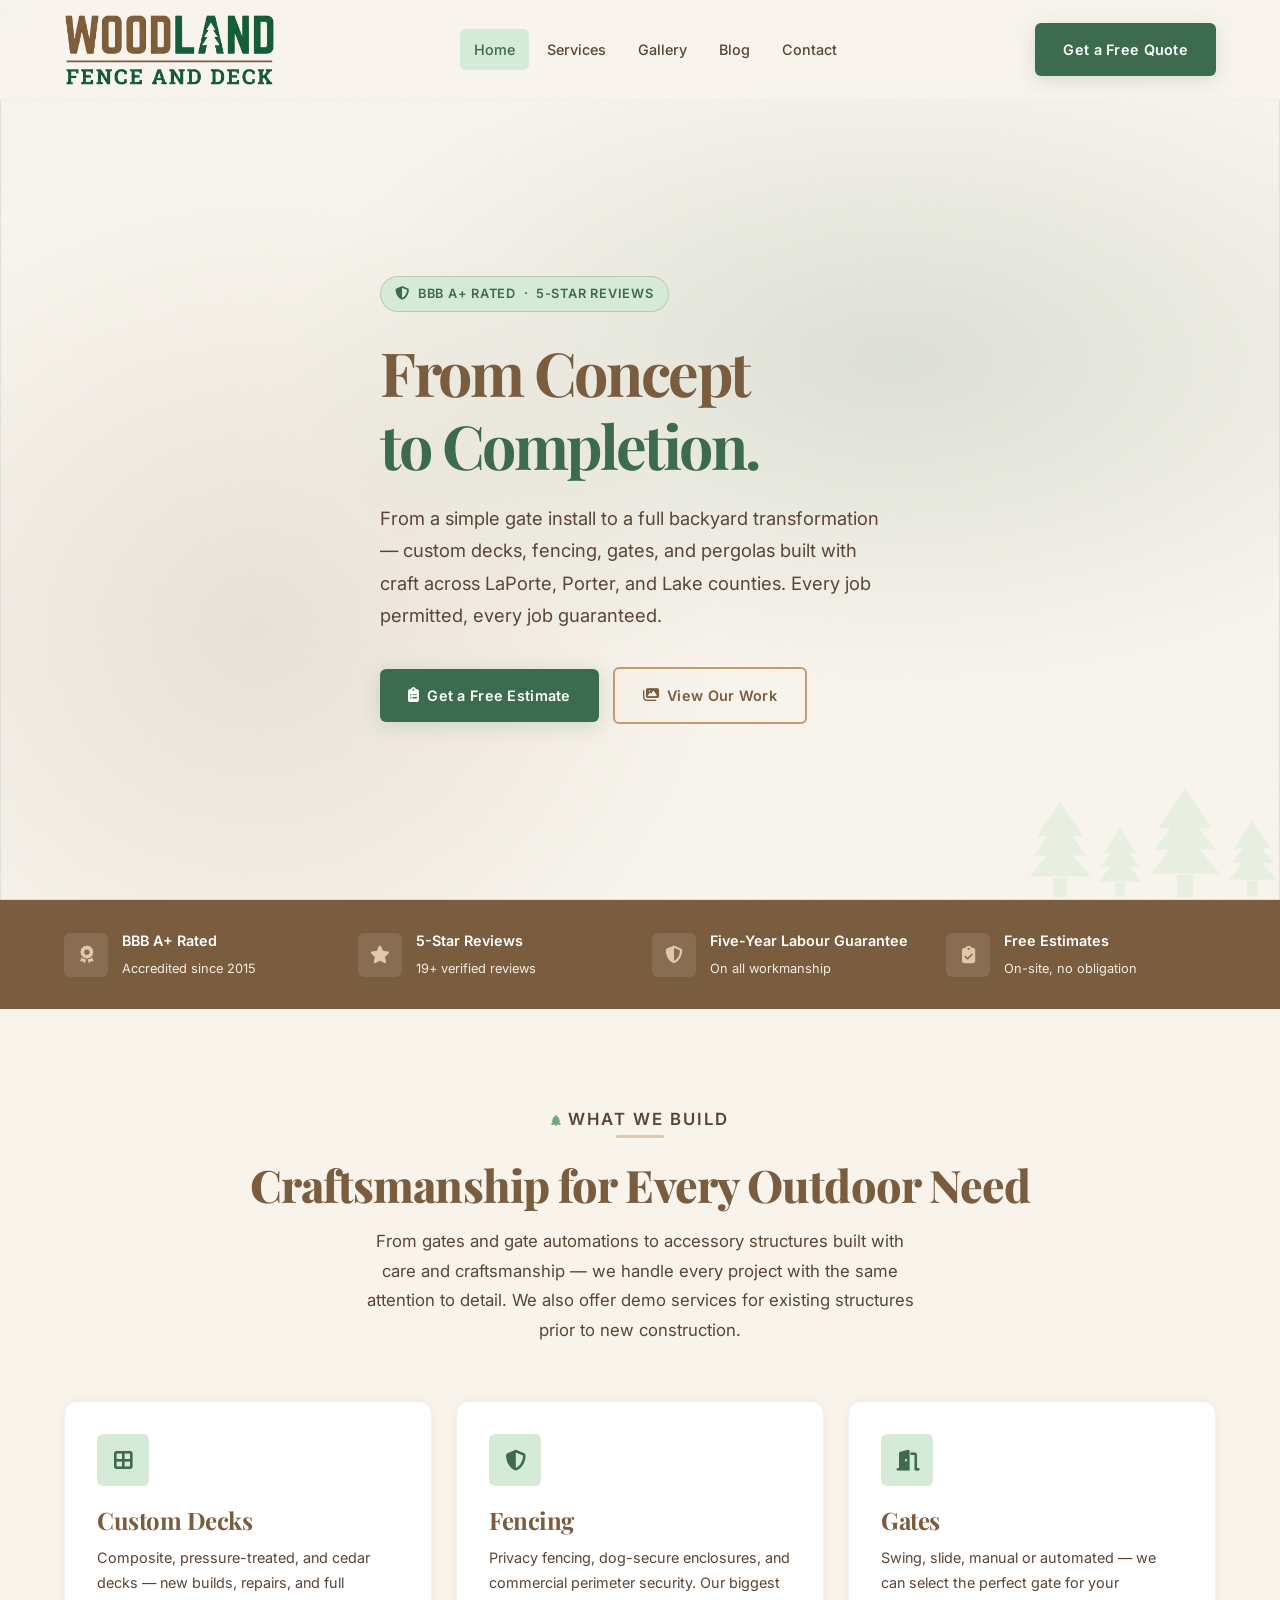
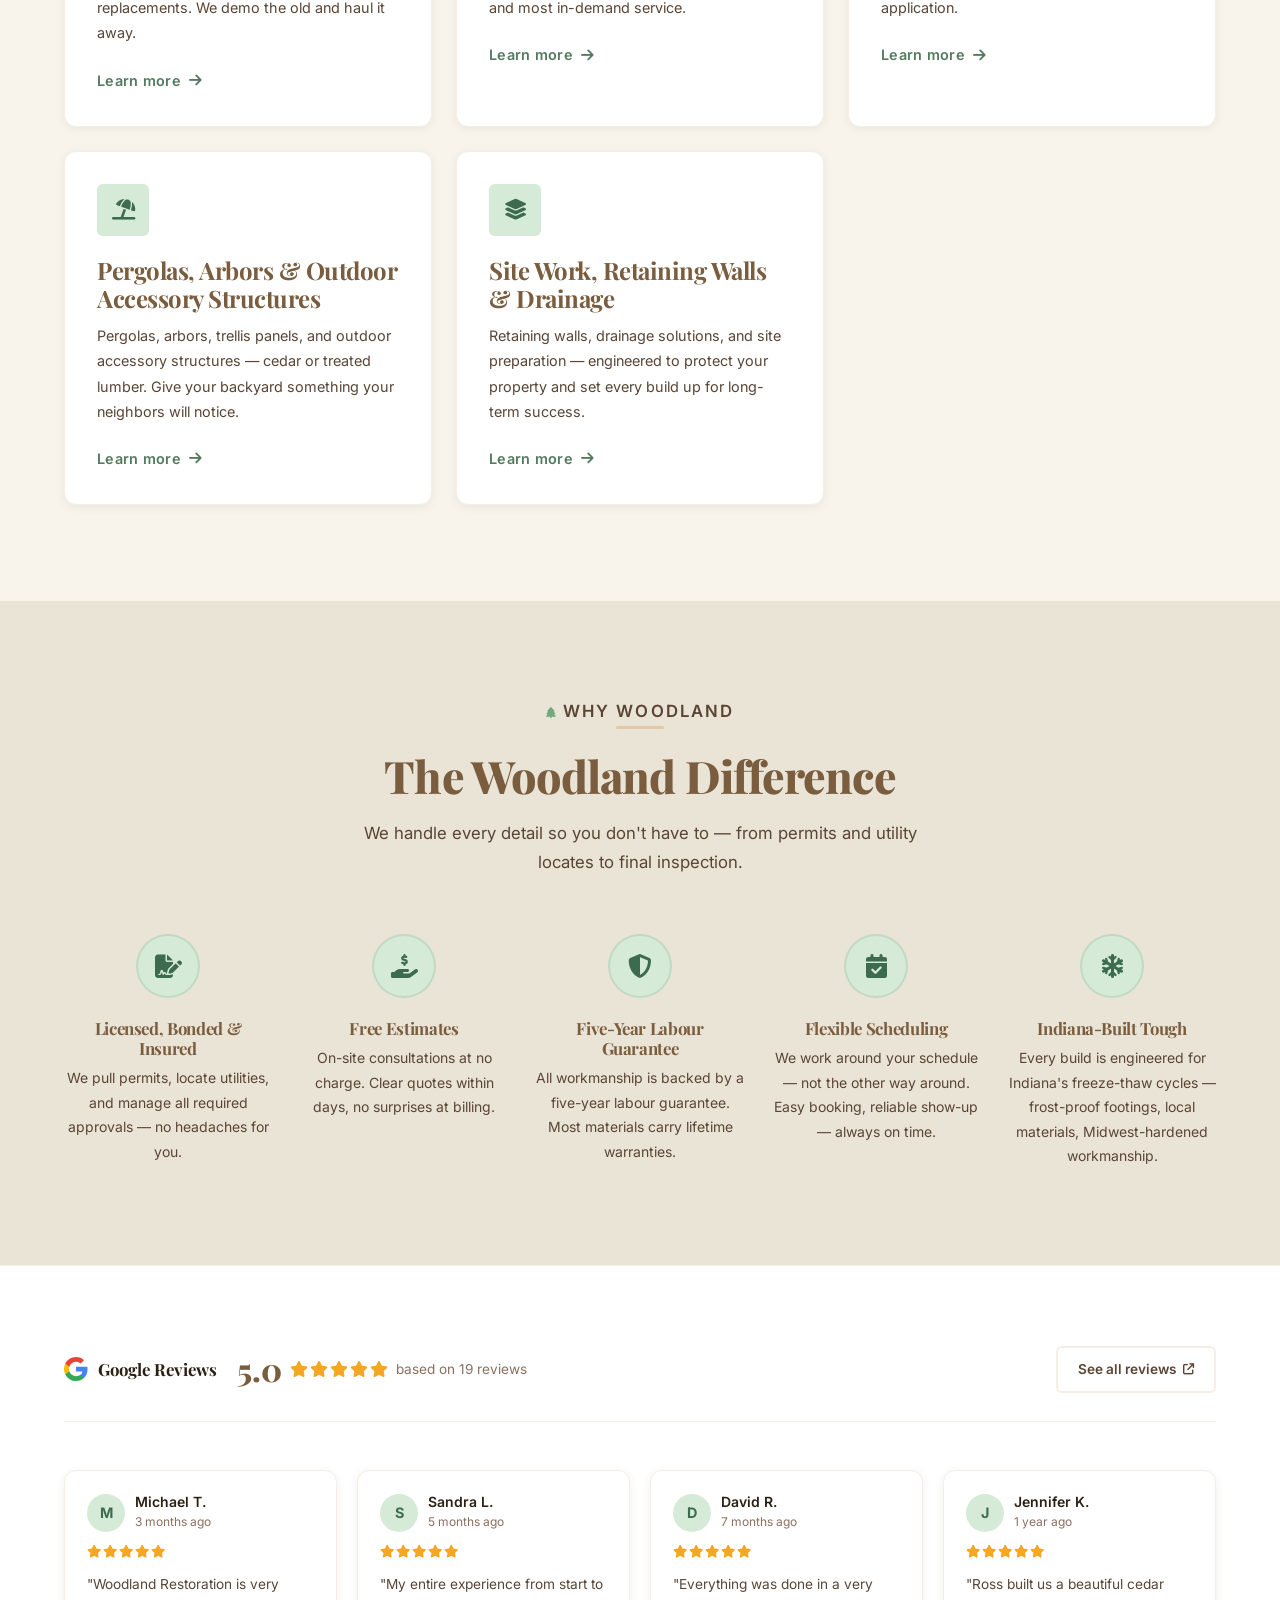
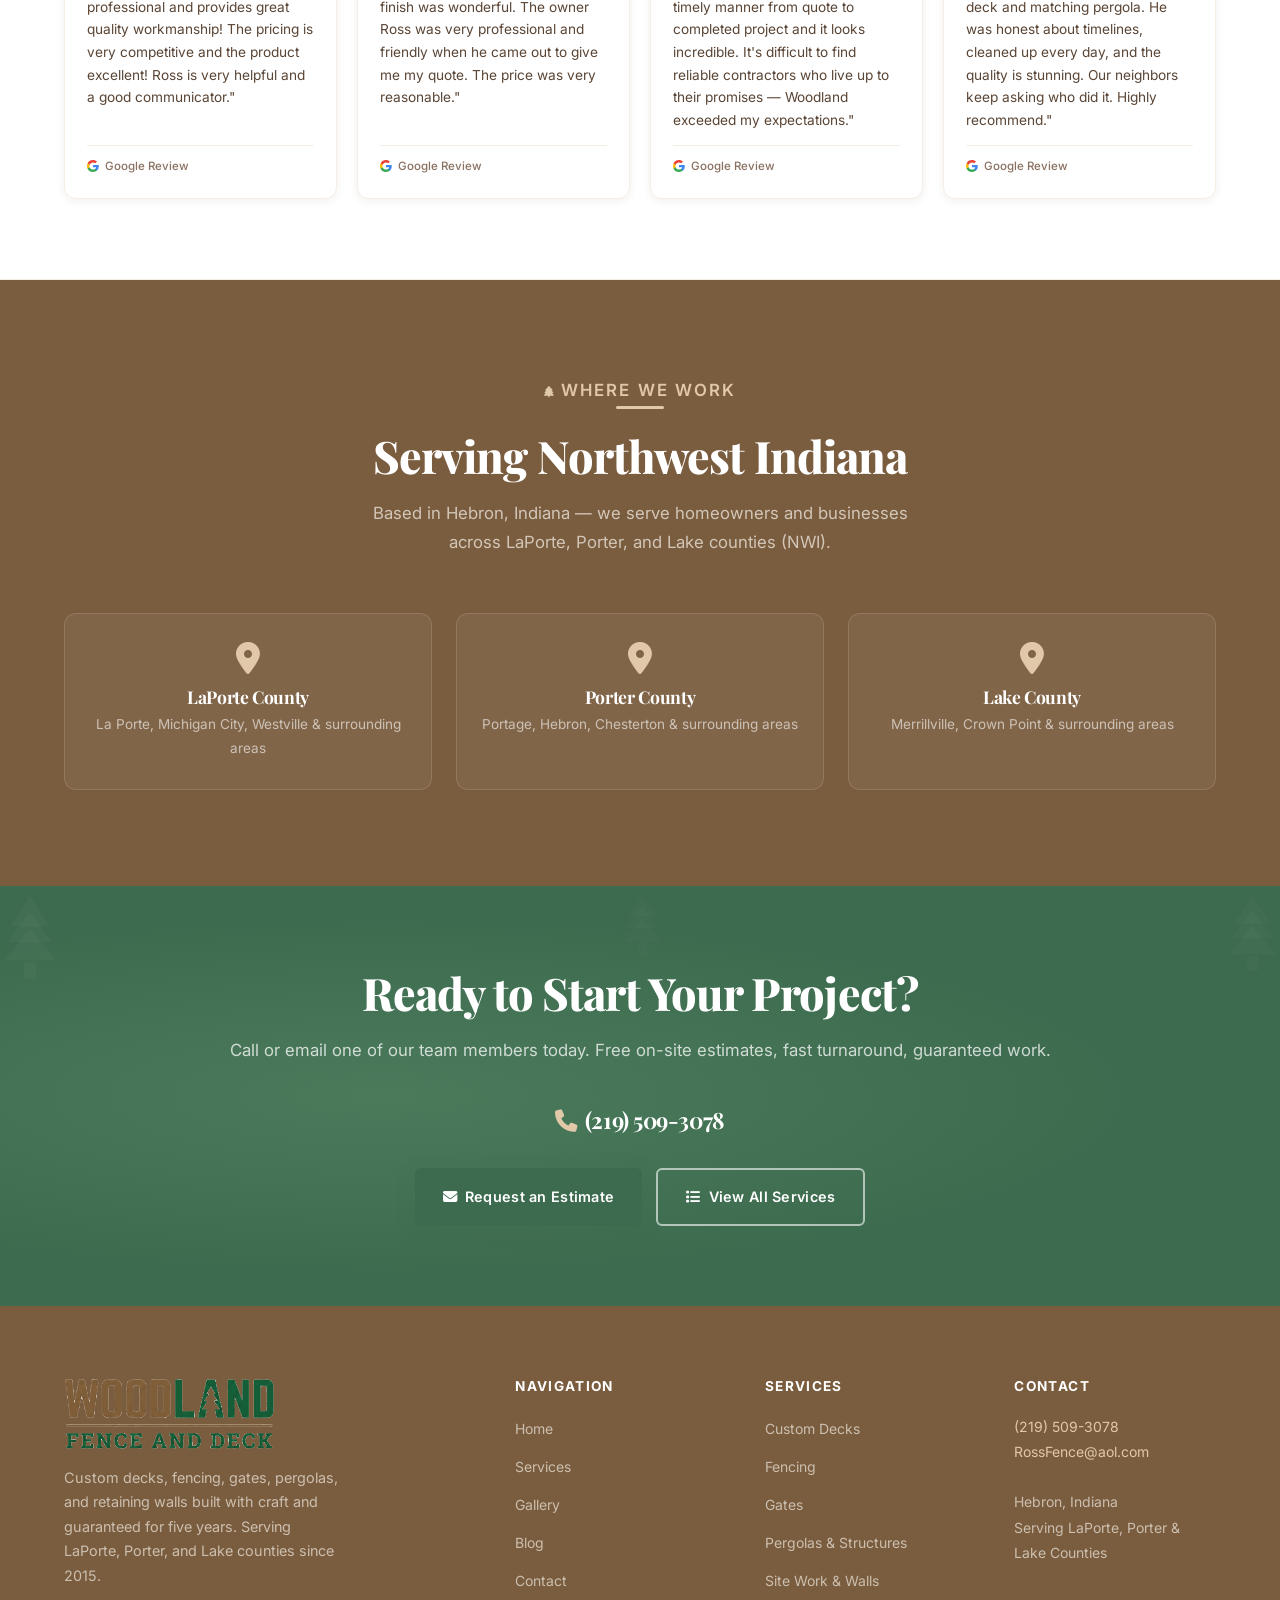
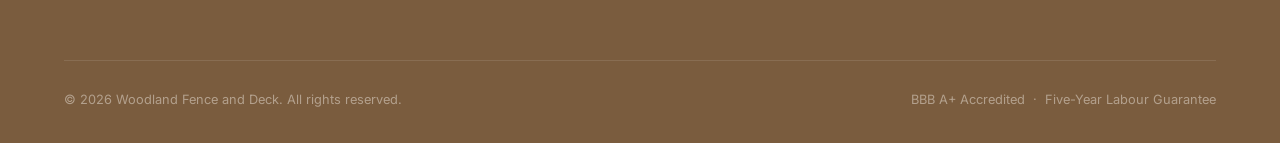
==== commit 5cf60e30: "Update brand to Woodland Fence and Deck - Swap SVG placeholder for cropped, transparent-bg logo PNG " ====
--- a/index.html
+++ b/index.html
@@ -20,7 +20,7 @@
 <header class="navbar" role="banner">
   <div class="navbar__inner">
     <a href="index.html" class="navbar__logo" aria-label="Woodland Fence and Deck — Home">
-      <img src="brand_assets/logo.svg" alt="Woodland Fence and Deck">
+      <img src="brand_assets/logo.png" alt="Woodland Fence and Deck">
     </a>
     <nav class="navbar__nav" role="navigation" aria-label="Main navigation">
       <a href="index.html" class="active">Home</a>
@@ -98,7 +98,7 @@
           <span>Accredited since 2015</span>
         </div>
       </div>
-      <a href="https://www.google.com/maps/place/Woodland+Restoration+LLC/@41.4905055,-86.8545975,15z/data=!4m8!3m7!1s0x88118ca13b58e86b:0x298c95c577c8dcf4!8m2!3d41.4905055!4d-86.8545975!9m1!1b1" target="_blank" rel="noopener" class="trust-item" style="text-decoration:none;color:inherit;">
+      <a href="https://www.google.com/maps/place/Woodland+Restoration+LLC/@41.4905493,-87.1842343,10z/data=!3m1!4b1!4m6!3m5!1s0x88118ca13b58e86b:0x298c95c577c8dcf4!8m2!3d41.4905055!4d-86.8545975!16s%2Fg%2F11cls83c4j?entry=ttu&g_ep=EgoyMDI2MDQxNS4wIKXMDSoASAFQAw%3D%3D" target="_blank" rel="noopener" class="trust-item" style="text-decoration:none;color:inherit;">
         <div class="trust-item__icon"><i class="fa-solid fa-star" aria-hidden="true"></i></div>
         <div class="trust-item__text">
           <strong>5-Star Reviews</strong>
@@ -215,7 +215,7 @@
 ══════════════════════════════════════ -->
 <section class="google-reviews-section" aria-labelledby="google-reviews-heading"
   data-api-key="AIzaSyCyKOPz4fMwB1M7jIHvjSwfUNyY9va1kc4"
-  data-maps-url="https://www.google.com/maps/place/Woodland+Restoration+LLC/@41.4905055,-86.8545975,15z/data=!4m8!3m7!1s0x88118ca13b58e86b:0x298c95c577c8dcf4!8m2!3d41.4905055!4d-86.8545975!9m1!1b1">
+  data-maps-url="https://www.google.com/maps/place/Woodland+Restoration+LLC/@41.4905493,-87.1842343,10z/data=!3m1!4b1!4m6!3m5!1s0x88118ca13b58e86b:0x298c95c577c8dcf4!8m2!3d41.4905055!4d-86.8545975!16s%2Fg%2F11cls83c4j?entry=ttu&g_ep=EgoyMDI2MDQxNS4wIKXMDSoASAFQAw%3D%3D">
   <div class="container">
     <div class="google-rating-header">
       <div class="google-rating-header__left">
@@ -241,7 +241,7 @@
           <span class="google-overall-rating__count">based on 19 reviews</span>
         </div>
       </div>
-      <a href="https://www.google.com/maps/place/Woodland+Restoration+LLC/@41.4905055,-86.8545975,15z/data=!4m8!3m7!1s0x88118ca13b58e86b:0x298c95c577c8dcf4!8m2!3d41.4905055!4d-86.8545975!9m1!1b1" class="google-view-all" target="_blank" rel="noopener" aria-label="View all Woodland Restoration reviews on Google">
+      <a href="https://www.google.com/maps/place/Woodland+Restoration+LLC/@41.4905493,-87.1842343,10z/data=!3m1!4b1!4m6!3m5!1s0x88118ca13b58e86b:0x298c95c577c8dcf4!8m2!3d41.4905055!4d-86.8545975!16s%2Fg%2F11cls83c4j?entry=ttu&g_ep=EgoyMDI2MDQxNS4wIKXMDSoASAFQAw%3D%3D" class="google-view-all" target="_blank" rel="noopener" aria-label="View all Woodland Fence and Deck reviews on Google">
         See all reviews
         <i class="fa-solid fa-arrow-up-right-from-square" aria-hidden="true" style="font-size:0.7rem;"></i>
       </a>
@@ -394,7 +394,7 @@
     <div class="footer__grid">
       <div class="footer__brand">
         <div class="footer__logo">
-          <img src="brand_assets/logo.svg" alt="Woodland Fence and Deck">
+          <img src="brand_assets/logo.png" alt="Woodland Fence and Deck">
         </div>
         <p>Custom decks, fencing, gates, pergolas, and retaining walls built with craft and guaranteed for five years. Serving LaPorte, Porter, and Lake counties since 2015.</p>
       </div>
@@ -422,8 +422,7 @@
         <h4>Contact</h4>
         <address>
           <a href="tel:2195093078">(219) 509-3078</a><br>
-          <a href="mailto:WoodlandRestorationLLC@gmail.com">WoodlandRestorationLLC@gmail.com</a><br>
-          <a href="mailto:Ross@AOL.com">Ross@AOL.com</a><br><br>
+          <a href="mailto:RossFence@aol.com">RossFence@aol.com</a><br><br>
           Hebron, Indiana<br>
           Serving LaPorte, Porter &amp;<br>Lake Counties
         </address>
--- a/style.css
+++ b/style.css
@@ -214,8 +214,13 @@
 }
 .navbar__logo img,
 .navbar__logo svg {
-  height: 80px;
+  height: 72px;
   width: auto;
+  transition: height 0.2s ease;
+}
+.navbar.scrolled .navbar__logo img,
+.navbar.scrolled .navbar__logo svg {
+  height: 52px;
 }
 .navbar__nav {
   display: flex;
@@ -619,8 +624,6 @@
 .footer__logo svg {
   height: 72px;
   width: auto;
-  filter: brightness(0) invert(1);
-  opacity: 0.85;
 }
 .footer__col h4 {
   color: var(--white);
@@ -1230,59 +1233,207 @@
 
 /* ── Vendor Section ── */
 .vendors-section {
-  padding: 80px 0;
-  background: var(--off-white);
-}
-.vendors-coming {
-  display: inline-flex;
-  align-items: center;
-  gap: 8px;
-  background: rgba(196,154,108,0.15);
-  border: 1px solid var(--brown-light);
-  border-radius: 999px;
-  padding: 6px 14px;
-  font-size: 0.75rem;
-  font-weight: 600;
-  letter-spacing: 0.08em;
-  text-transform: uppercase;
-  color: var(--brown-mid);
-  margin-bottom: 16px;
-}
+  position: relative;
+  padding: 96px 0 88px;
+  background:
+    radial-gradient(ellipse 60% 80% at 80% 0%, rgba(83, 122, 95, 0.08) 0%, transparent 60%),
+    radial-gradient(ellipse 60% 80% at 0% 100%, rgba(196, 154, 114, 0.10) 0%, transparent 60%),
+    linear-gradient(180deg, var(--off-white) 0%, var(--brown-pale) 100%);
+  border-top: 1px solid rgba(122, 92, 62, 0.14);
+  overflow: hidden;
+}
+.vendors-section::before {
+  content: '';
+  position: absolute;
+  inset: 0;
+  background-image: repeating-linear-gradient(
+    0deg,
+    transparent,
+    transparent 22px,
+    rgba(122, 92, 62, 0.035) 22px,
+    rgba(122, 92, 62, 0.035) 23px
+  );
+  pointer-events: none;
+}
+.vendors-section .container { position: relative; z-index: 1; }
 .vendors-grid {
   display: grid;
-  grid-template-columns: repeat(4, 1fr);
-  gap: 20px;
+  grid-template-columns: repeat(3, 1fr);
+  gap: 26px;
 }
 .vendor-card {
+  position: relative;
   background: var(--white);
-  border: 2px dashed var(--brown-pale);
+  border: 1px solid rgba(122, 92, 62, 0.18);
   border-radius: var(--radius-lg);
-  padding: 28px 24px;
-  text-align: center;
-  opacity: 0.75;
+  padding: 34px 28px 26px;
+  display: flex;
+  flex-direction: column;
+  text-decoration: none;
+  color: inherit;
+  box-shadow: 0 4px 18px rgba(92, 61, 33, 0.09);
+  overflow: hidden;
+  transition: transform 0.22s cubic-bezier(0.34, 1.56, 0.64, 1),
+              box-shadow 0.22s ease,
+              border-color 0.22s ease;
+}
+.vendor-card::before {
+  content: '';
+  position: absolute;
+  top: 0; left: 0; right: 0;
+  height: 3px;
+  background: linear-gradient(90deg, var(--brown-mid) 0%, var(--green-light) 50%, var(--brown-mid) 100%);
+}
+.vendor-card:hover {
+  transform: translateY(-6px);
+  box-shadow: 0 18px 40px rgba(61, 107, 79, 0.18);
+  border-color: var(--green-light);
+}
+.vendor-card:focus-visible {
+  outline: 2px solid var(--green-mid);
+  outline-offset: 3px;
 }
 .vendor-card__icon {
-  width: 48px;
-  height: 48px;
+  width: 60px;
+  height: 60px;
+  border-radius: 14px;
+  background: linear-gradient(135deg, var(--green-pale) 0%, #FAFDF9 100%);
+  border: 1px solid rgba(83, 122, 95, 0.20);
+  display: flex;
+  align-items: center;
+  justify-content: center;
+  font-size: 1.5rem;
+  color: var(--green-dark);
+  margin: 0 0 22px;
+  box-shadow: inset 0 0 0 4px rgba(255,255,255,0.5);
+}
+.vendor-card h4 {
+  font-size: 1.3rem;
+  color: var(--brown-dark);
+  margin: 0 0 6px;
+  font-family: var(--font-h);
+  letter-spacing: -0.01em;
+}
+.vendor-card__cat {
+  font-size: 0.72rem;
+  color: var(--green-mid);
+  font-weight: 700;
+  letter-spacing: 0.1em;
+  text-transform: uppercase;
+  margin: 0 0 14px;
+}
+.vendor-card__desc {
+  font-size: 0.9rem;
+  color: var(--text-mid);
+  line-height: 1.65;
+  margin: 0 0 22px;
+  flex: 1;
+}
+.vendor-card__cta {
+  font-size: 0.85rem;
+  color: var(--green-dark);
+  font-weight: 700;
+  display: inline-flex;
+  align-items: center;
+  gap: 8px;
+  padding-top: 16px;
+  border-top: 1px solid rgba(122, 92, 62, 0.14);
+  transition: gap 0.2s ease, color 0.2s ease;
+}
+.vendor-card:hover .vendor-card__cta {
+  color: var(--green-mid);
+  gap: 12px;
+}
+
+/* ── TEMPORARY: Gallery flag tool (remove before launch) ── */
+.flag-btn {
+  position: absolute;
+  top: 10px;
+  right: 10px;
+  width: 38px;
+  height: 38px;
+  border-radius: 50%;
+  background: rgba(255, 255, 255, 0.94);
+  color: var(--text-light);
+  border: 1.5px solid rgba(0, 0, 0, 0.08);
+  display: flex;
+  align-items: center;
+  justify-content: center;
+  font-size: 0.9rem;
+  z-index: 5;
+  box-shadow: 0 2px 10px rgba(0, 0, 0, 0.18);
+  cursor: pointer;
+  transition: transform 0.15s ease, background 0.15s ease, color 0.15s ease;
+}
+.flag-btn:hover {
+  transform: scale(1.1);
+  color: #c0392b;
+}
+.flag-btn.flagged {
+  background: #c0392b;
+  color: var(--white);
+  border-color: #c0392b;
+}
+.gallery-item.item-flagged {
+  outline: 3px solid #c0392b;
+  outline-offset: -3px;
+}
+.gallery-item.item-flagged img {
+  opacity: 0.55;
+}
+.flag-panel {
+  position: fixed;
+  bottom: 20px;
+  right: 20px;
+  z-index: 9999;
+  background: var(--brown-dark);
+  color: var(--cream);
+  padding: 16px 18px;
+  border-radius: var(--radius-lg);
+  box-shadow: 0 12px 32px rgba(0, 0, 0, 0.32);
+  min-width: 260px;
+  max-width: 380px;
+  font-size: 0.9rem;
+  font-family: var(--font-b);
+}
+.flag-panel__count {
+  font-weight: 600;
+  margin-bottom: 10px;
+}
+.flag-panel__count i { color: #F5A623; margin-right: 6px; }
+.flag-panel__actions {
+  display: flex;
+  gap: 6px;
+  flex-wrap: wrap;
+}
+.flag-panel__actions button {
+  background: rgba(255, 255, 255, 0.12);
+  color: var(--cream);
+  border: 1px solid rgba(255, 255, 255, 0.18);
   border-radius: var(--radius);
-  background: var(--off-white);
-  border: 1px solid var(--brown-pale);
-  display: flex;
-  align-items: center;
-  justify-content: center;
-  font-size: 1.2rem;
-  color: var(--brown-light);
-  margin: 0 auto 14px;
-}
-.vendor-card h4 {
-  font-size: 0.9rem;
-  color: var(--brown-mid);
-  margin-bottom: 6px;
-}
-.vendor-card p {
-  font-size: 0.78rem;
-  color: var(--text-light);
-}
+  padding: 7px 12px;
+  font-size: 0.8rem;
+  font-family: var(--font-b);
+  font-weight: 600;
+  cursor: pointer;
+  transition: background 0.15s ease;
+}
+.flag-panel__actions button:hover {
+  background: rgba(255, 255, 255, 0.22);
+}
+.flag-panel__list {
+  margin-top: 12px;
+  max-height: 280px;
+  overflow-y: auto;
+  font-family: monospace;
+  font-size: 0.76rem;
+  background: rgba(0, 0, 0, 0.22);
+  border-radius: var(--radius);
+  padding: 10px 12px;
+  line-height: 1.65;
+  word-break: break-all;
+}
+.flag-panel__list em { color: rgba(248, 244, 237, 0.55); font-style: italic; }
 
 /* ── Section Trees (decorative SVG silhouettes) ── */
 .section-trees {
@@ -1559,7 +1710,12 @@
 }
 
 @media (max-width: 768px) {
+  /* Tighter navbar on mobile — 100px is too tall */
+  :root { --nav-h: 72px; }
+  .navbar__logo img, .navbar__logo svg { height: 52px; }
+
   .section { padding: 64px 0; }
+  .section-header { margin-bottom: 40px; }
   .navbar__nav, .navbar__cta { display: none; }
   .navbar__hamburger { display: flex; }
   .services-grid { grid-template-columns: 1fr; }
@@ -1568,7 +1724,7 @@
   .areas-grid { grid-template-columns: 1fr; }
   .gallery-grid { grid-template-columns: 1fr; }
   .blog-grid { grid-template-columns: 1fr; }
-  .vendors-grid { grid-template-columns: repeat(2, 1fr); }
+  .vendors-grid { grid-template-columns: 1fr; }
   .process-grid { grid-template-columns: repeat(2, 1fr); }
   .service-detail__grid { grid-template-columns: 1fr; }
   .service-detail__grid.reverse .service-detail__img { order: unset; }
@@ -1580,6 +1736,16 @@
   .google-reviews-grid { grid-template-columns: 1fr; }
   .google-rating-header__left { flex-direction: column; align-items: flex-start; gap: 12px; }
 
+  /* Google reviews: fix overflow + reduce section padding */
+  .google-reviews-section { padding: 56px 0; }
+  .google-overall-rating__count { white-space: normal; }
+  .google-rating-header { margin-bottom: 32px; }
+  /* "See all reviews" full-width on mobile */
+  .google-view-all { width: 100%; justify-content: center; }
+
+  /* CTA banner: less vertical padding on mobile */
+  .cta-banner { padding: 56px 0; }
+
   /* iOS Safari: auto-zooms any input with font-size < 16px */
   .form-group input,
   .form-group select,
@@ -1597,19 +1763,16 @@
   .navbar__hamburger { padding: 11px 10px; min-width: 44px; min-height: 44px; justify-content: center; }
   .mobile-menu__close { min-width: 44px; min-height: 44px; display: flex; align-items: center; justify-content: center; }
 
-  /* Fix 1: Logo shrinks to fit 68px scrolled navbar (was 80px — overflowed on scroll) */
-  .navbar__logo img, .navbar__logo svg { height: 52px; }
-
-  /* Fix 3: Use dynamic viewport height so hero fills screen with mobile browser chrome visible */
+  /* Use dynamic viewport height so hero fills screen with mobile browser chrome visible */
   .hero { min-height: 100dvh; }
 
-  /* Fix 7: Mobile menu CTA button full-width */
+  /* Mobile menu CTA button full-width */
   .mobile-menu .btn { width: 100%; justify-content: center; }
 
-  /* Fix 8: Inner page hero — 140px top padding is too tall on a phone */
+  /* Inner page hero — 140px top padding is too tall on a phone */
   .page-hero { padding: 100px 0 48px; }
 
-  /* Fix 2: Article tables — scroll horizontally rather than cause page overflow */
+  /* Article tables — scroll horizontally rather than cause page overflow */
   .article-table { display: block; overflow-x: auto; -webkit-overflow-scrolling: touch; }
 }
 
@@ -1618,11 +1781,11 @@
 
   /* Section rhythm */
   .section { padding: 48px 0; }
-  .section-header { margin-bottom: 36px; }
+  .section-header { margin-bottom: 32px; }
 
   /* Hero: full-width CTA buttons, tighter spacing */
   .hero__content { padding: 0 4px; }
-  .hero__badge { margin-bottom: 16px; }
+  .hero__badge { margin-bottom: 16px; font-size: 0.72rem; }
   .hero__sub { font-size: 1rem; margin-bottom: 24px; }
   .hero__actions { align-items: stretch; }
   .hero__actions .btn { justify-content: center; width: 100%; }
@@ -1630,6 +1793,18 @@
   /* Trust bar: restore 2-column (overrides 768px 1-col rule) */
   .trust-bar__grid { grid-template-columns: repeat(2, 1fr); gap: 16px; }
   .trust-item { flex-direction: column; align-items: center; text-align: center; gap: 8px; }
+  .trust-item__icon { width: 40px; height: 40px; font-size: 1rem; }
+  .trust-item__text strong { font-size: 0.82rem; }
+  .trust-item__text span { font-size: 0.73rem; }
+
+  /* Service cards: reduce padding on small screens */
+  .service-card { padding: 22px 20px; }
+
+  /* Features: single column, left-aligned (centered looks odd at full width) */
+  .features-grid { grid-template-columns: 1fr; gap: 20px; }
+  .feature-item { text-align: left; display: flex; align-items: flex-start; gap: 16px; }
+  .feature-item__icon { margin: 0; flex-shrink: 0; width: 52px; height: 52px; font-size: 1.2rem; }
+  .feature-item h3 { font-size: 1rem; }
 
   /* Testimonials: reduce card padding */
   .testimonial-card { padding: 22px 20px; }
@@ -1646,9 +1821,6 @@
   .gallery-filters::-webkit-scrollbar { display: none; }
   .filter-btn { flex-shrink: 0; padding: 7px 14px; font-size: 0.78rem; }
 
-  /* Features: single column at tiny screens */
-  .features-grid { grid-template-columns: 1fr; }
-
   /* Process steps: single column */
   .process-grid { grid-template-columns: 1fr; }
 
@@ -1662,11 +1834,18 @@
   /* Blog cards */
   .blog-card__body { padding: 18px 16px; }
 
-  /* Fix 6: Tighten container padding — 24px each side leaves only 272px content on a 320px screen */
+  /* Tighten container padding — 24px each side leaves only 272px content on a 320px screen */
   .container { padding: 0 16px; }
 
-  /* Fix 4: CTA banner buttons stack full-width instead of staying inline-flex width */
+  /* CTA banner buttons stack full-width instead of staying inline-flex width */
   .cta-banner .btn { flex: 1 1 100%; }
+  .cta-banner { padding: 48px 0; }
+
+  /* Google reviews: tighter on small screens */
+  .google-reviews-section { padding: 44px 0; }
+  .google-rating-header { padding-bottom: 20px; margin-bottom: 24px; }
+  .google-review-card { padding: 18px 16px; }
+  .google-overall-rating__score { font-size: 1.6rem; }
 }
 
 /* ============================================================
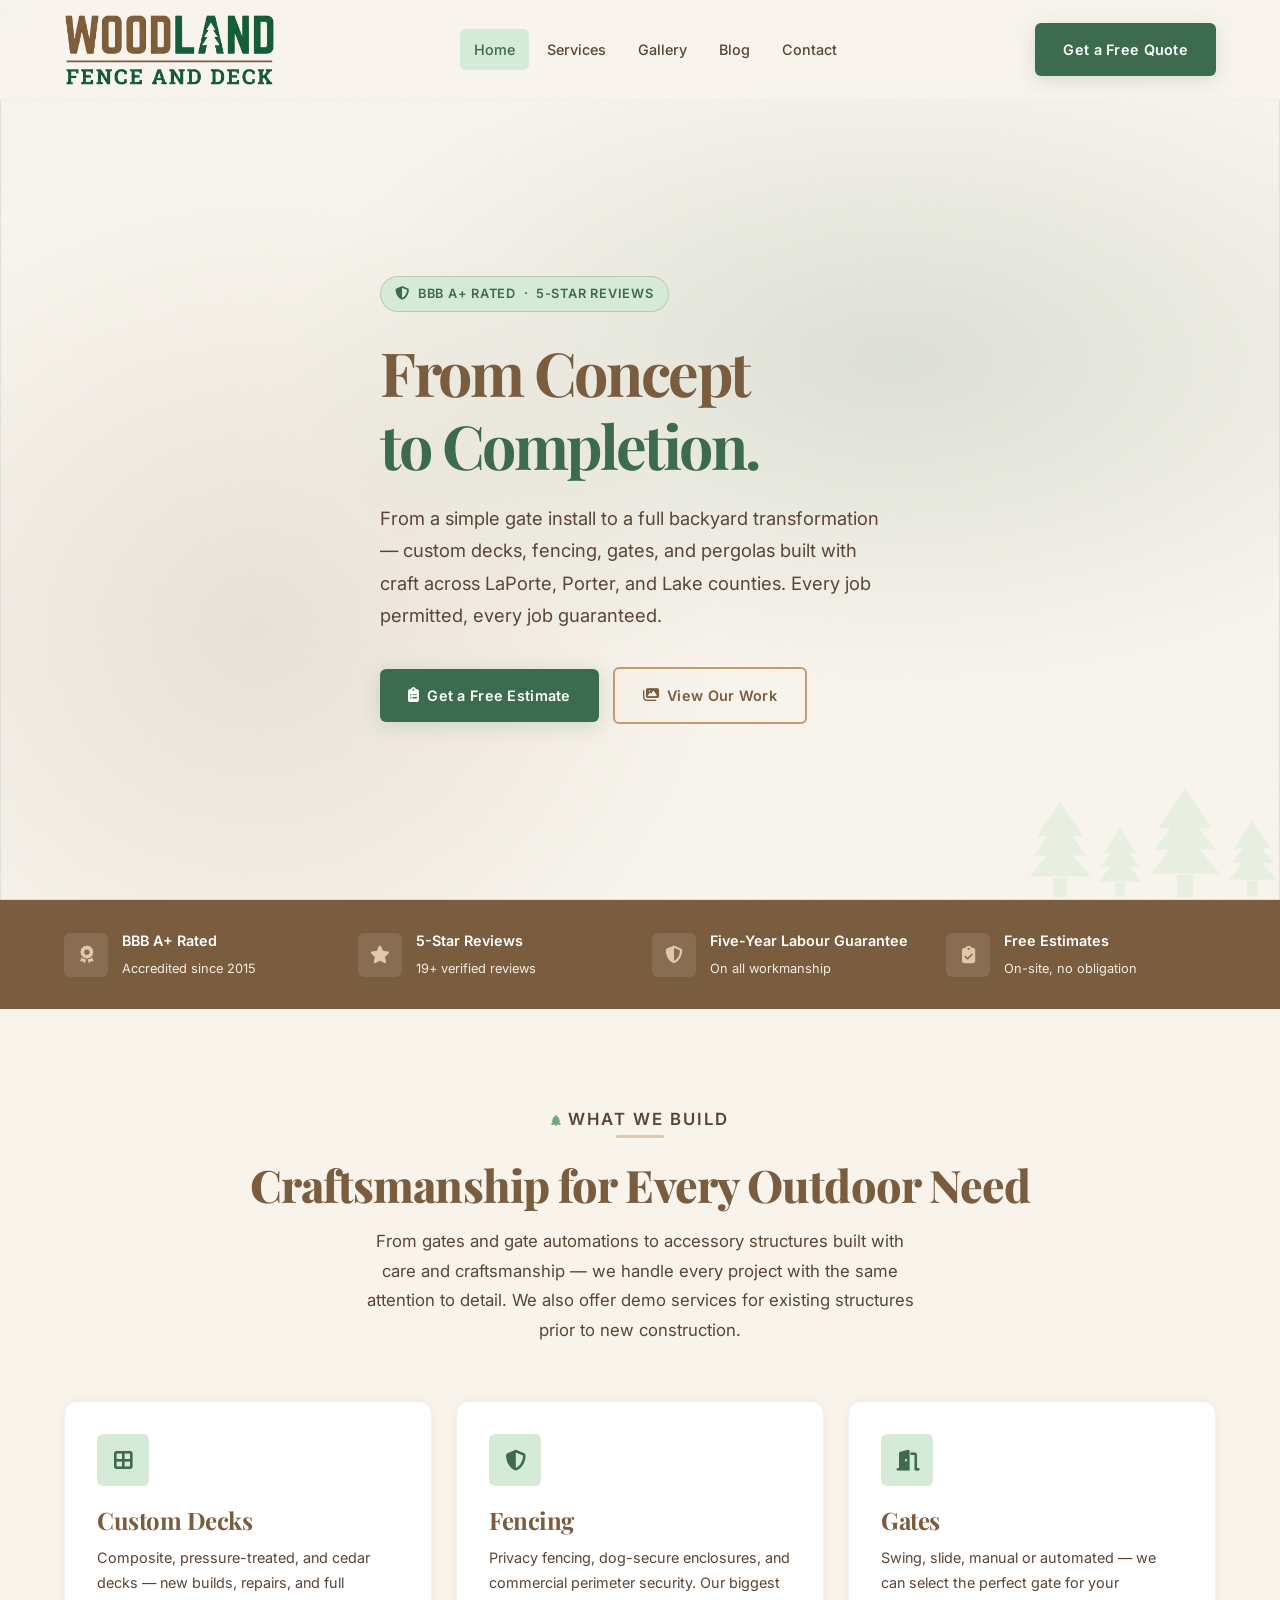
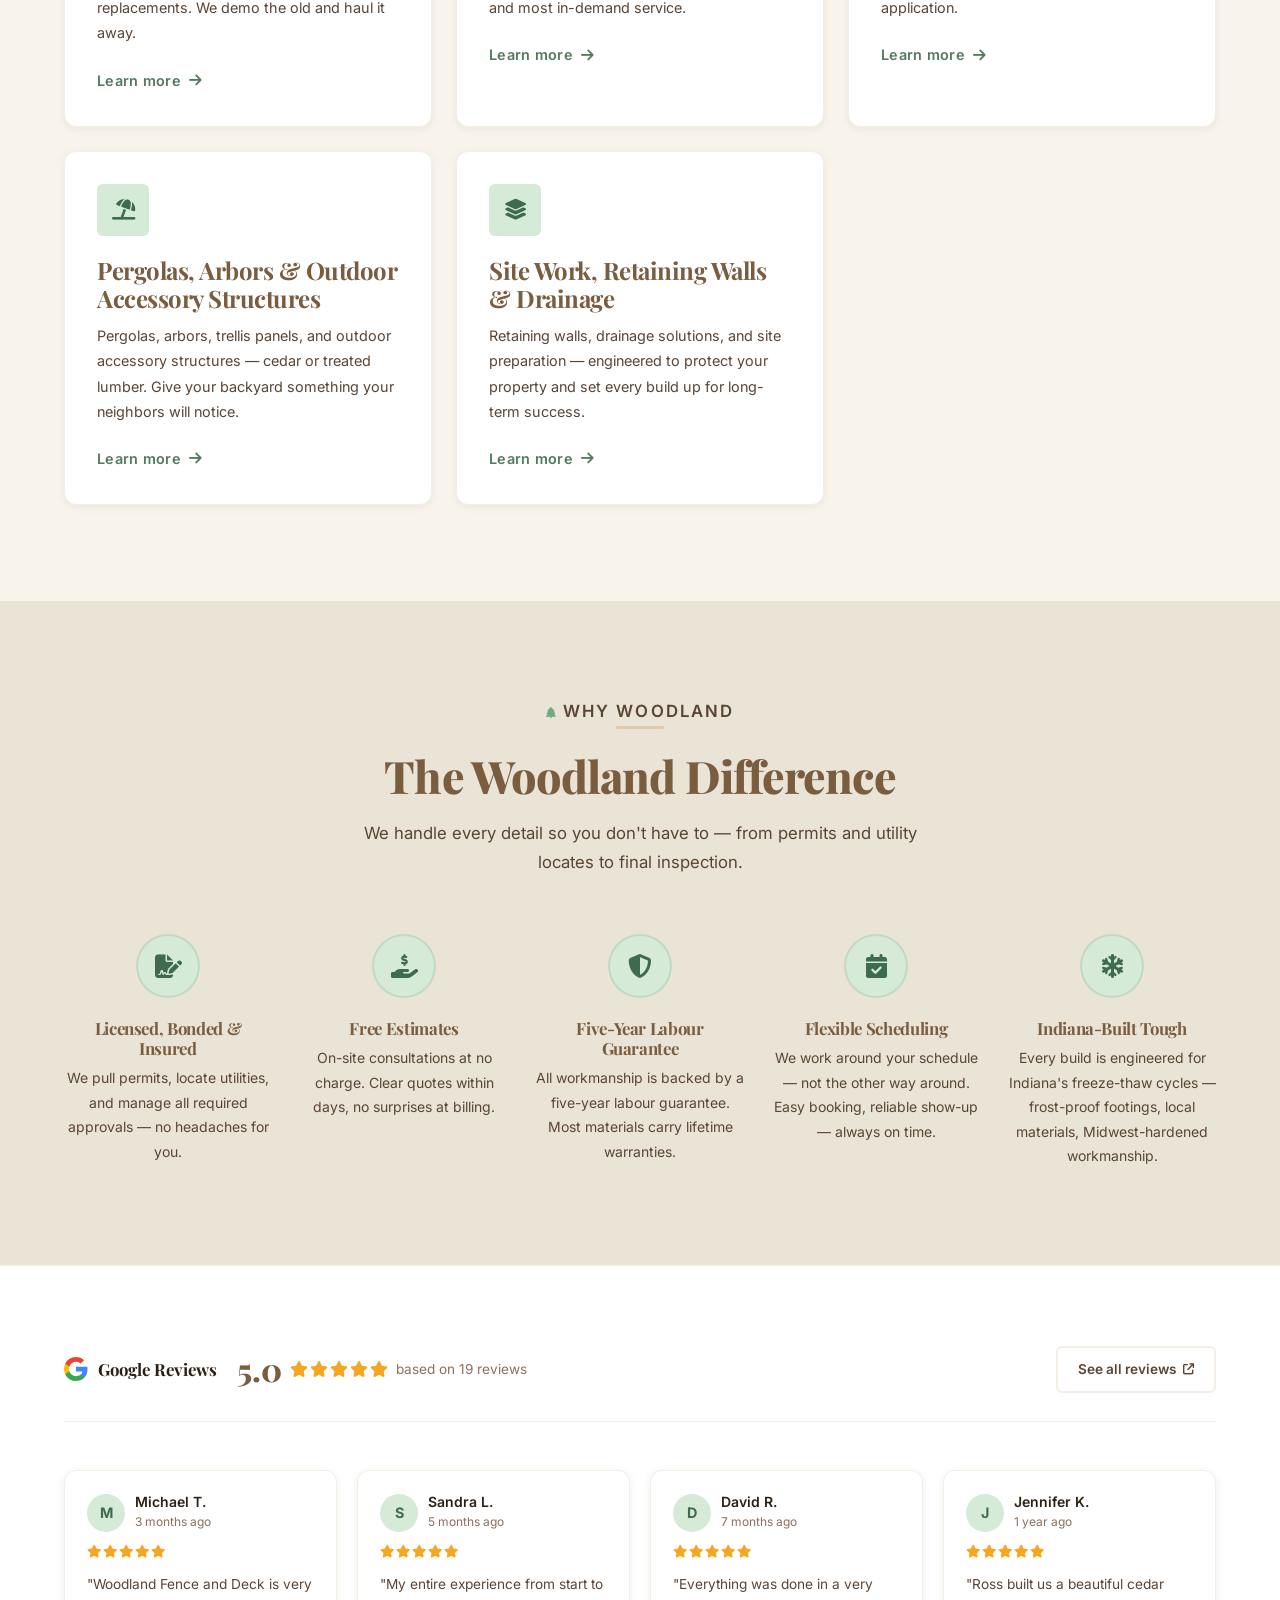
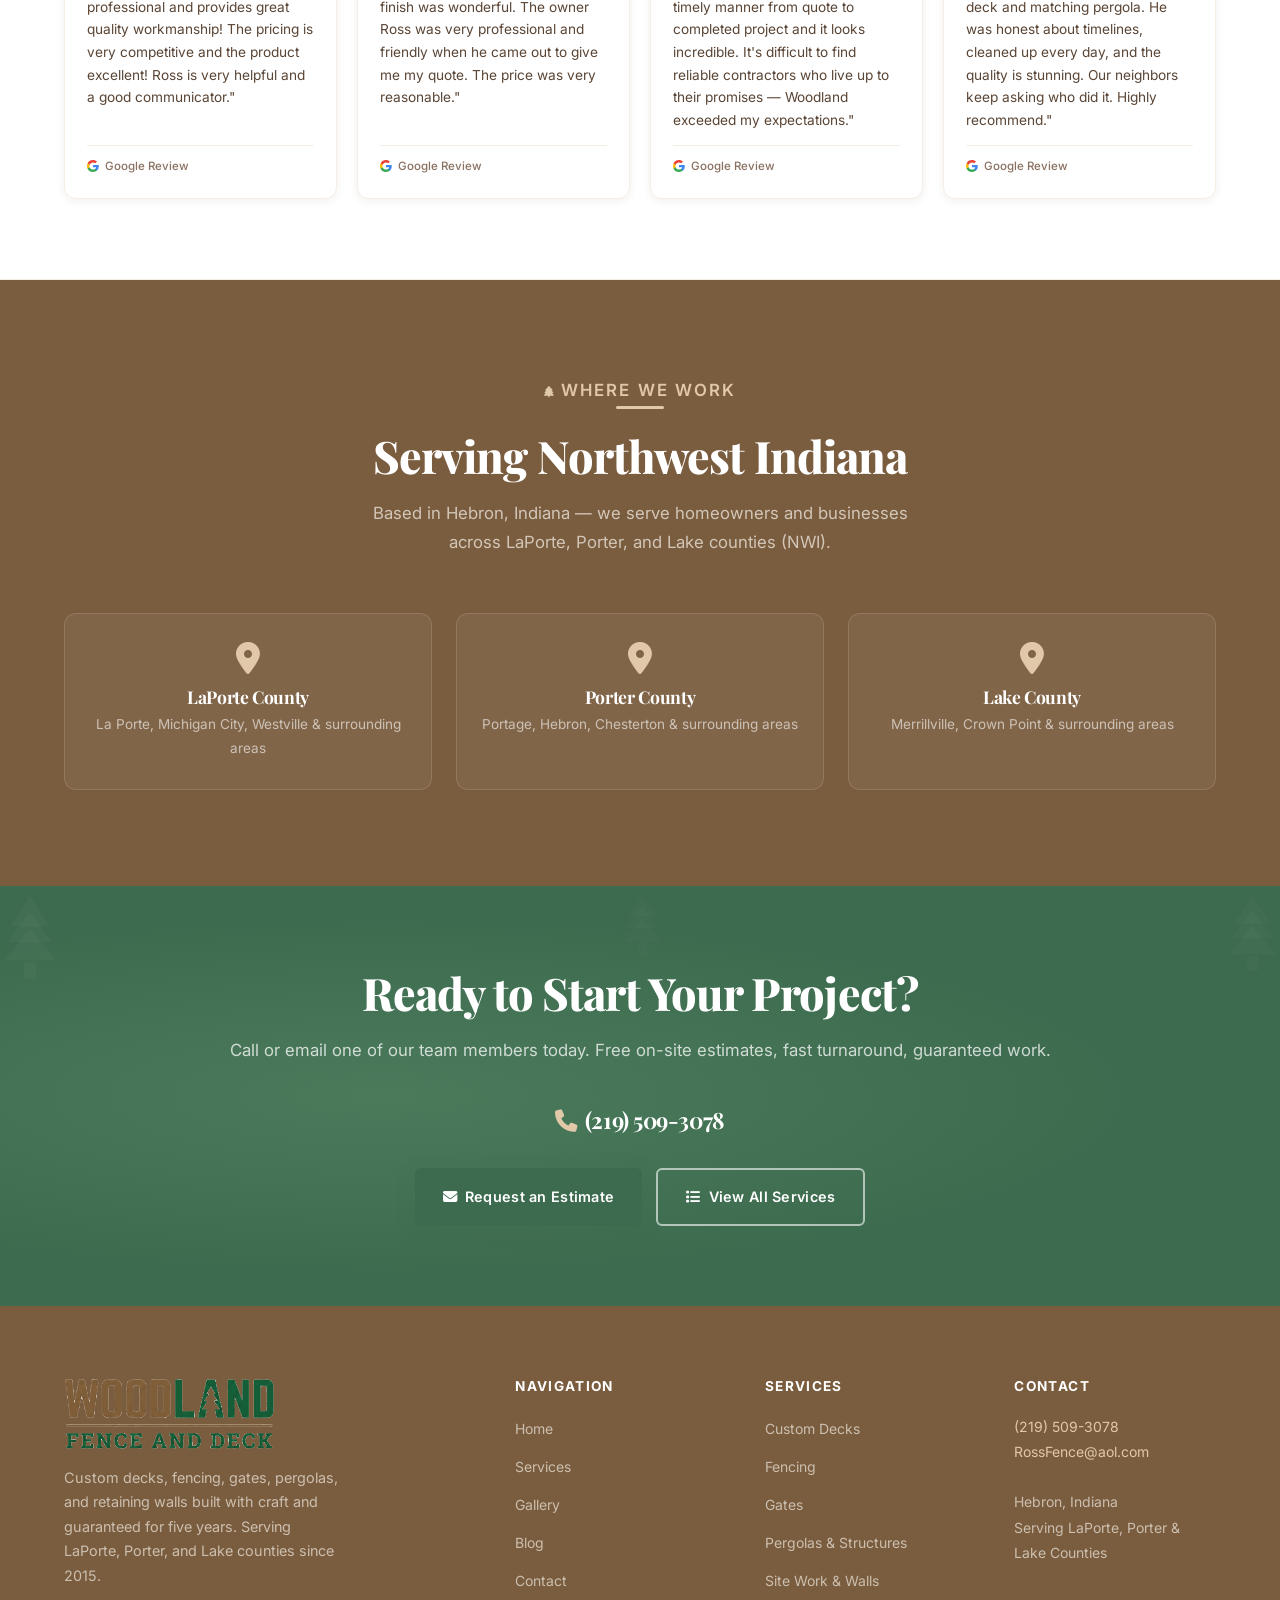
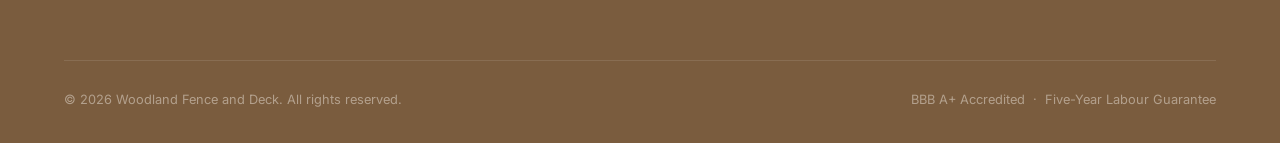
==== commit 2d089595: "Update Google review quote to new brand name Co-Authored-By: Claude Opus 4.7 (1M context) <noreply@a" ====
--- a/index.html
+++ b/index.html
@@ -259,7 +259,7 @@
         <div class="google-review-card__stars" aria-label="5 out of 5 stars">
           <i class="fa-solid fa-star" aria-hidden="true"></i><i class="fa-solid fa-star" aria-hidden="true"></i><i class="fa-solid fa-star" aria-hidden="true"></i><i class="fa-solid fa-star" aria-hidden="true"></i><i class="fa-solid fa-star" aria-hidden="true"></i>
         </div>
-        <p class="google-review-card__text">"Woodland Restoration is very professional and provides great quality workmanship! The pricing is very competitive and the product excellent! Ross is very helpful and a good communicator."</p>
+        <p class="google-review-card__text">"Woodland Fence and Deck is very professional and provides great quality workmanship! The pricing is very competitive and the product excellent! Ross is very helpful and a good communicator."</p>
         <div class="google-review-card__footer" aria-hidden="true">
           <svg width="12" height="12" viewBox="0 0 18 18" xmlns="http://www.w3.org/2000/svg"><path d="M17.64 9.2c0-.637-.057-1.251-.164-1.84H9v3.481h4.844a4.14 4.14 0 01-1.796 2.716v2.259h2.908c1.702-1.567 2.684-3.875 2.684-6.615z" fill="#4285F4"/><path d="M9 18c2.43 0 4.467-.806 5.956-2.18l-2.908-2.259c-.806.54-1.837.86-3.048.86-2.344 0-4.328-1.584-5.036-3.711H.957v2.332A8.997 8.997 0 009 18z" fill="#34A853"/><path d="M3.964 10.71A5.41 5.41 0 013.682 9c0-.593.102-1.17.282-1.71V4.958H.957A8.996 8.996 0 000 9c0 1.452.348 2.827.957 4.042l3.007-2.332z" fill="#FBBC05"/><path d="M9 3.58c1.321 0 2.508.454 3.44 1.345l2.582-2.58C13.463.891 11.426 0 9 0A8.997 8.997 0 00.957 4.958L3.964 7.29C4.672 5.163 6.656 3.58 9 3.58z" fill="#EA4335"/></svg>
           <span>Google Review</span>
